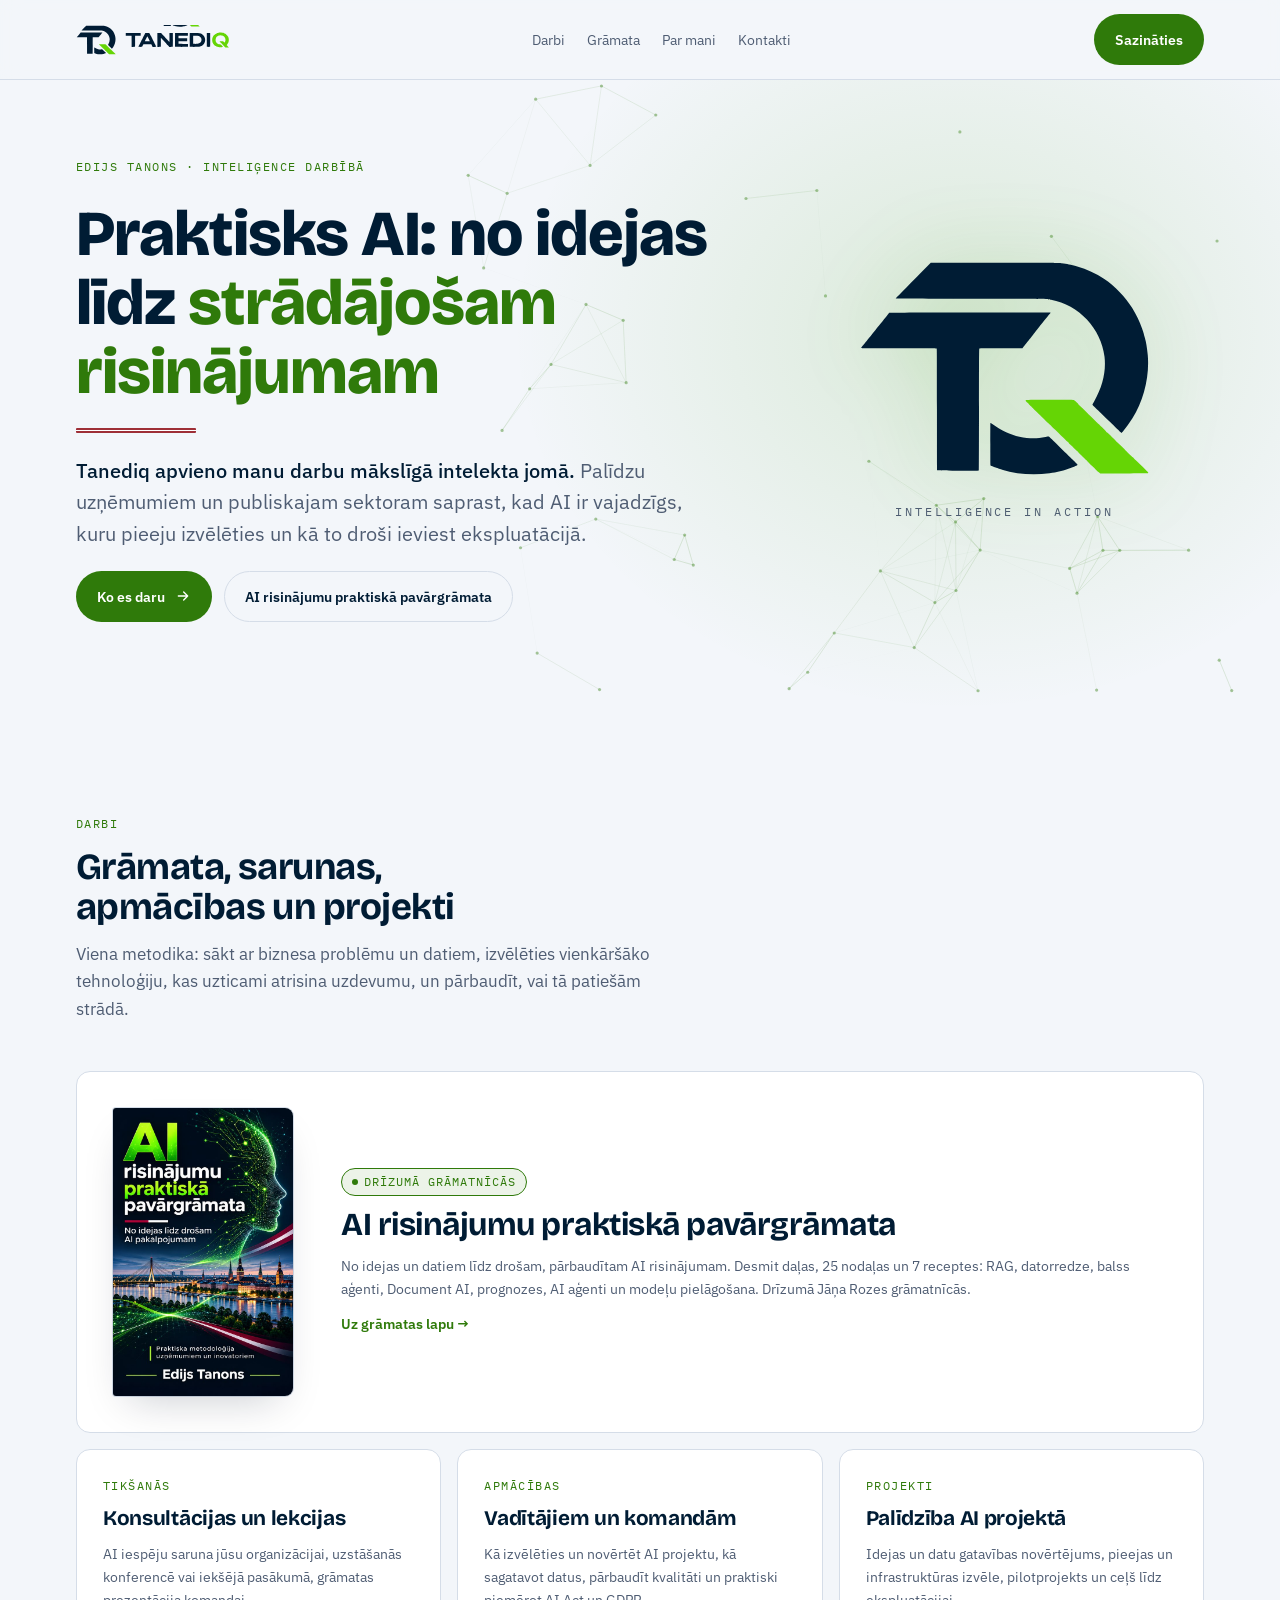
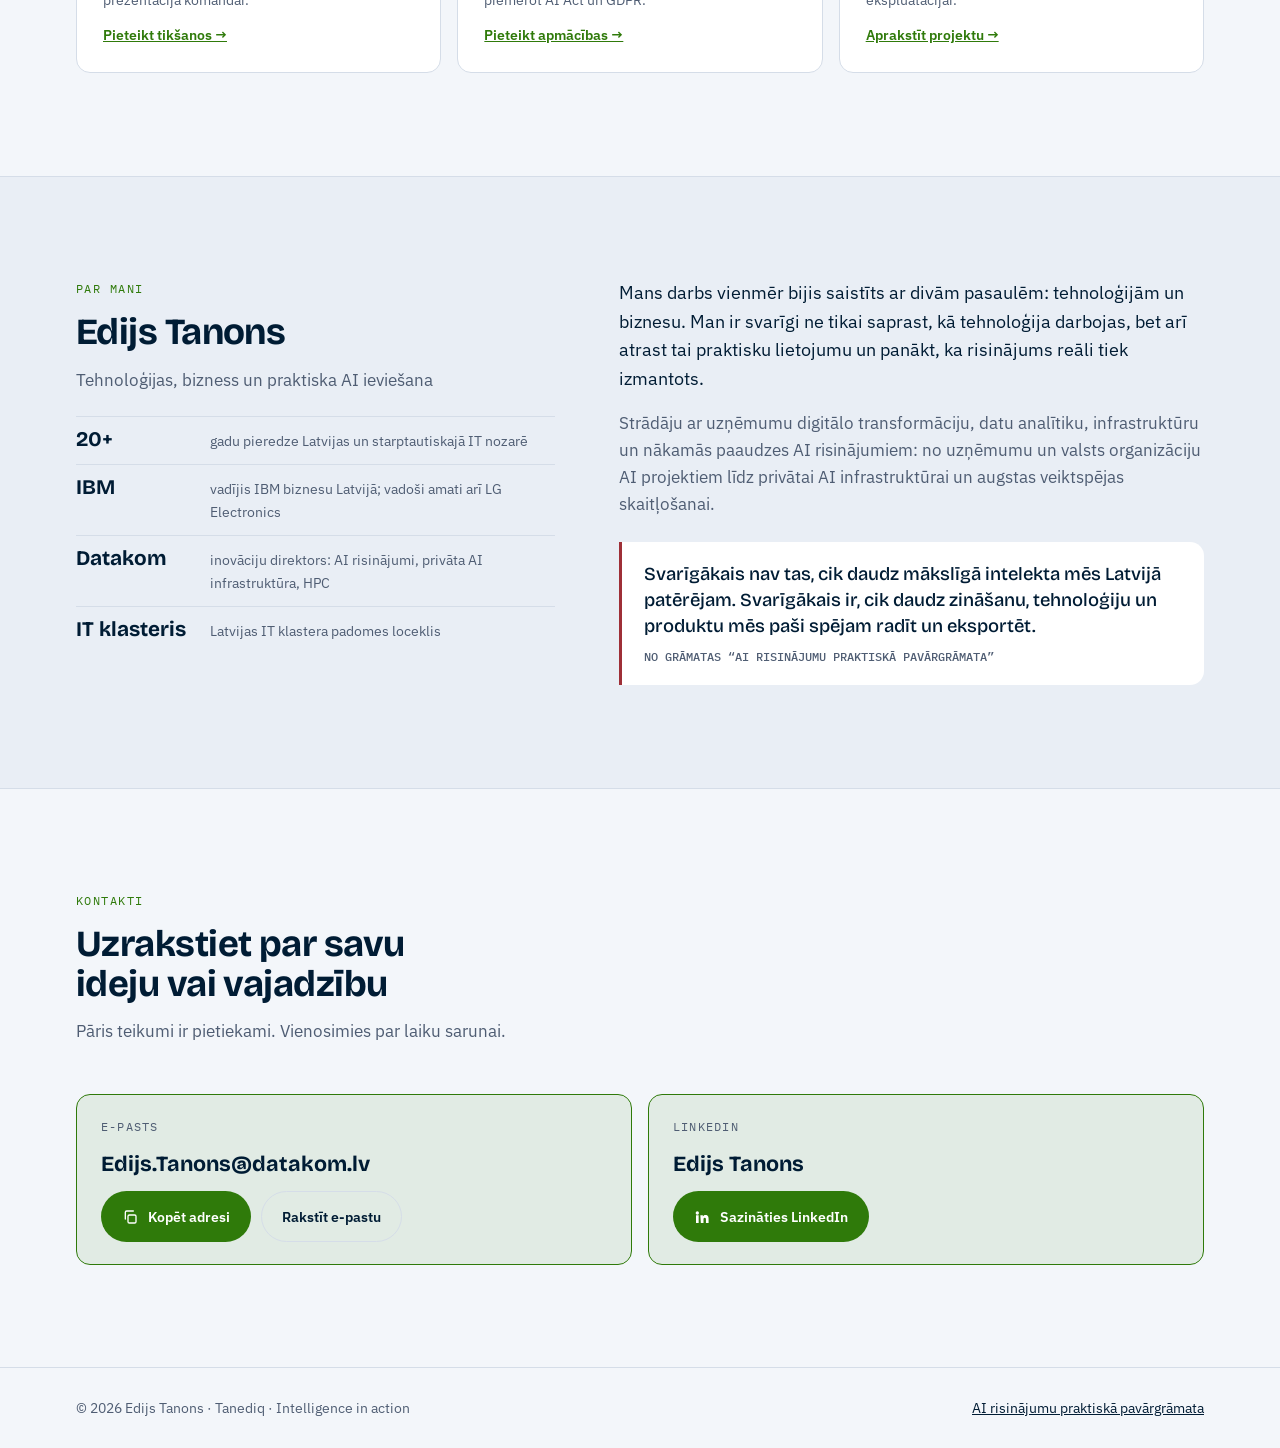
==== index.html @ 669501b0 "Sauklis "Intelligence in action" / "Inteliģence darbībā" - zem TQ zīmes sākumlapā (angliski), sākuml" ====
<!doctype html>
<html lang="lv">
<head>
<meta charset="utf-8">
<meta name="viewport" content="width=device-width, initial-scale=1, viewport-fit=cover">
<title>Tanediq · Inteliģence darbībā</title>
<meta name="description" content="Tanediq. Inteliģence darbībā: Edija Tanona darbs mākslīgā intelekta jomā. Grāmata, konsultācijas, apmācības un palīdzība AI projektiem.">
<link rel="canonical" href="https://tanediq.com/">
<meta property="og:type" content="website">
<meta property="og:title" content="Tanediq · Intelligence in action">
<meta property="og:description" content="Praktisks AI: no idejas līdz drošam, strādājošam risinājumam. Grāmata, konsultācijas, apmācības un AI projekti.">
<meta property="og:url" content="https://tanediq.com/">
<meta property="og:image" content="https://tanediq.com/assets/logo/tanediq-og.png">
<meta property="og:locale" content="lv_LV">
<link rel="preconnect" href="https://fonts.googleapis.com">
<link rel="preconnect" href="https://fonts.gstatic.com" crossorigin>
<link rel="stylesheet" href="https://fonts.googleapis.com/css2?family=Bricolage+Grotesque:opsz,wght@12..96,500;12..96,700;12..96,800&family=IBM+Plex+Sans:wght@400;500;600&family=IBM+Plex+Mono:wght@400;500&display=swap">
<link rel="stylesheet" href="assets/tanediq.css">
<link rel="icon" href="favicon.svg" type="image/svg+xml">
<link rel="icon" href="favicon.ico" sizes="any">
<link rel="apple-touch-icon" href="apple-touch-icon.png">
</head>
<body>
<header class="top">
  <div class="wrap">
    <a class="brand" href="./"><svg class="logo" viewBox="0 0 4763 929" aria-hidden="true" focusable="false"><g transform="scale(0.7938)"><g transform="translate(-1320,-756)"><g transform="translate(0.000000,3258.000000) scale(0.100000,-0.100000)" fill="currentColor"><path d="M16781 24308 c-223 -227 -617 -627 -876 -888 -468 -471 -565 -571 -565 -583 0 -4 1763 -8 3918 -10 4271 -3 3932 1 4252 -56 1460 -264 2644 -1525 2815 -2997 88 -761 -98 -1569 -540 -2339 -52 -91 -95 -174 -95 -184 0 -10 61 -75 138 -147 134 -126 260 -249 791 -769 536 -524 588 -575 598 -575 38 0 380 459 577 773 592 944 900 2205 808 3307 -21 254 -80 641 -122 800 -5 19 -25 98 -45 175 -50 197 -60 232 -85 300 -12 33 -34 96 -50 140 -137 394 -282 695 -525 1095 -332 548 -905 1142 -1461 1517 -441 297 -920 518 -1423 658 -348 97 -536 135 -821 168 -184 21 -198 21 -3535 24 l-3350 3 -404 -412z M19183 22100 c-2762 -3 -4175 -8 -4181 -15 -5 -5 -65 -80 -133 -164 -68 -85 -207 -259 -309 -385 -102 -127 -316 -393 -475 -591 -158 -198 -320 -398 -360 -445 -157 -188 -205 -250 -205 -265 0 -13 204 -15 1978 -15 1567 0 1982 -3 1995 -12 16 -12 17 -224 17 -3202 1 -2112 4 -3195 11 -3207 13 -26 2185 -30 2195 -5 3 8 6 1453 7 3211 2 2828 4 3197 17 3205 9 6 449 10 1141 10 l1127 0 55 73 c86 112 313 402 403 512 44 55 136 172 204 260 69 88 240 304 382 480 350 436 366 456 399 490 27 29 39 65 22 65 -5 1 -33 2 -63 3 -30 1 -1932 0 -4227 -3z M20320 16278 c0 -7 0 -507 -2 -1111 -1 -942 0 -1099 13 -1111 8 -7 77 -37 154 -66 192 -73 214 -81 265 -95 25 -7 110 -34 190 -60 732 -234 1656 -303 2495 -184 416 59 579 97 990 234 351 117 488 176 483 208 -2 11 -115 128 -253 261 -137 132 -472 458 -743 725 -272 267 -504 490 -515 495 -15 5 -74 -2 -177 -22 -479 -94 -859 -89 -1373 19 -458 96 -989 347 -1444 681 -53 39 -83 48 -83 26z M5845 11660 l-80 -5 0 -440 0 -440 895 -2 c819 -3 896 -4 907 -20 10 -12 13 -391 13 -1707 0 -1331 3 -1692 13 -1698 19 -12 1025 -10 1048 2 19 11 19 40 19 1703 0 1304 3 1696 12 1705 9 9 212 12 854 12 717 0 843 2 853 14 15 17 16 855 2 869 -9 9 -4396 16 -4536 7z M11839 11650 c-9 -8 -90 -159 -179 -335 -204 -401 -379 -743 -440 -860 -26 -49 -125 -243 -220 -430 -95 -187 -210 -412 -255 -500 -45 -88 -141 -275 -213 -415 -71 -140 -193 -379 -270 -530 -77 -151 -205 -403 -285 -560 -79 -157 -186 -365 -236 -463 -50 -98 -91 -184 -91 -191 0 -24 37 -26 598 -26 539 0 552 0 572 20 11 11 20 25 20 30 0 20 371 755 387 768 21 15 2403 18 2432 2 10 -5 28 -33 41 -62 12 -29 71 -149 129 -268 59 -118 131 -267 161 -330 29 -63 62 -125 73 -137 l20 -23 571 0 c354 0 577 4 586 10 17 11 -540 1134 -1180 2378 -49 94 -144 279 -211 410 -155 303 -243 470 -288 552 -20 36 -42 76 -49 90 -65 138 -440 861 -453 875 -18 18 -1199 13 -1220 -5z m891 -1566 c389 -780 492 -993 486 -1009 -5 -15 -1492 -24 -1530 -9 -9 3 -16 13 -16 21 0 14 175 368 540 1088 100 198 192 379 203 403 13 27 27 42 37 40 9 -2 120 -213 280 -534z M15568 11657 l-21 -7 5 -2146 c5 -1805 8 -2148 19 -2155 27 -17 1036 -11 1053 6 13 14 15 168 13 1396 -3 1518 -7 1430 56 1358 34 -37 363 -395 667 -723 332 -359 574 -624 794 -871 54 -60 133 -146 176 -190 42 -44 101 -107 131 -141 30 -33 180 -197 334 -364 154 -167 313 -340 354 -384 40 -45 81 -84 90 -88 27 -12 1094 -8 1109 4 18 15 18 4308 0 4309 -153 9 -1042 -2 -1049 -12 -6 -8 -7 -598 -4 -1392 7 -1563 14 -1438 -74 -1340 -25 28 -102 113 -170 190 -69 76 -154 170 -190 208 -36 39 -132 142 -212 230 -81 88 -250 272 -375 409 -126 138 -258 282 -294 321 -119 132 -394 429 -485 525 -50 52 -119 127 -155 165 -35 39 -143 153 -240 255 -97 102 -201 212 -230 245 -29 33 -83 92 -118 130 l-64 70 -550 0 c-302 0 -558 -3 -570 -8z M21065 11660 l-40 -5 -3 -2144 c-1 -1601 1 -2147 9 -2158 16 -19 3967 -19 3993 0 15 11 16 56 14 462 l-3 450 -1457 5 c-1008 3 -1460 8 -1468 16 -7 7 -9 139 -8 415 l3 404 90 7 c50 4 648 7 1330 6 682 -1 1246 1 1253 5 17 11 18 847 0 865 -9 9 -319 12 -1333 12 -1014 0 -1324 3 -1333 12 -21 21 -17 732 4 749 13 11 270 13 1443 14 784 0 1432 4 1439 8 14 10 18 862 3 871 -11 7 -3883 13 -3936 6z M25985 11662 c-246 -1 -393 -6 -399 -12 -15 -15 -19 -4279 -4 -4297 13 -17 2198 -19 2440 -3 695 47 1275 279 1707 686 645 607 812 1561 417 2389 -248 520 -753 920 -1401 1109 -33 10 -73 22 -90 28 -75 23 -275 57 -510 84 -152 18 -963 24 -2160 16z m1895 -896 c803 -18 1355 -526 1354 -1246 -1 -663 -497 -1151 -1254 -1235 -188 -21 -1317 -17 -1330 5 -12 18 -13 2449 -2 2467 12 18 601 23 1232 9z M30910 11660 l-45 -5 -3 -2144 c-1 -1576 1 -2147 9 -2157 16 -19 1018 -21 1037 -2 18 18 17 4293 0 4305 -14 9 -923 11 -998 3z"/></g><g transform="translate(0.000000,3258.000000) scale(0.100000,-0.100000)" class="logo-g"><path d="M22198 17498 c-53 -18 -13 -83 94 -155 20 -13 42 -38 48 -54 7 -16 27 -41 44 -55 33 -28 105 -98 659 -639 192 -187 358 -346 370 -355 12 -8 155 -148 318 -310 467 -465 669 -660 684 -660 7 0 25 -20 39 -44 14 -24 38 -51 53 -61 15 -10 106 -95 201 -189 95 -94 181 -175 190 -179 10 -5 26 -23 36 -40 10 -18 59 -68 108 -112 96 -86 115 -105 247 -237 47 -49 94 -90 103 -93 9 -4 20 -14 23 -24 3 -11 45 -56 93 -102 48 -46 130 -127 182 -179 52 -52 122 -121 155 -152 33 -32 80 -78 104 -103 25 -25 49 -45 54 -45 5 0 29 -16 53 -36 l44 -37 1243 -2 c683 -1 1252 1 1265 6 32 12 27 39 -16 84 -101 106 -632 617 -669 644 -23 17 -49 44 -57 60 -9 16 -30 41 -48 56 -46 37 -377 354 -408 389 -48 56 -116 122 -290 283 -96 90 -184 172 -195 184 -130 138 -437 434 -462 445 -18 8 -40 29 -49 47 -18 34 -413 425 -448 442 -12 6 -26 22 -33 35 -13 28 -412 415 -455 443 -16 10 -28 23 -28 31 0 16 -419 424 -452 440 -13 6 -30 26 -39 43 -9 18 -36 49 -60 69 -24 20 -69 62 -99 94 -40 43 -66 61 -97 69 -54 15 -2465 14 -2505 -1z M34850 11770 c-102 -4 -212 -13 -245 -19 -119 -22 -192 -39 -295 -68 -58 -17 -127 -36 -155 -44 -27 -7 -61 -21 -75 -30 -14 -10 -52 -25 -85 -35 -89 -25 -403 -194 -534 -288 -206 -146 -456 -392 -534 -525 -18 -29 -52 -83 -76 -120 -71 -106 -201 -374 -215 -445 -8 -34 -23 -94 -34 -132 -97 -323 -95 -943 3 -1174 9 -19 24 -64 34 -100 36 -122 107 -291 147 -350 17 -25 42 -65 55 -90 13 -25 41 -70 62 -100 21 -30 52 -75 69 -100 16 -25 50 -60 74 -78 24 -18 44 -39 44 -47 0 -37 420 -393 466 -395 7 0 35 -16 62 -35 248 -170 767 -333 1165 -365 259 -21 678 -6 742 27 17 8 57 17 90 19 59 5 118 16 183 36 36 11 66 56 55 84 -7 20 -76 97 -158 179 -34 33 -74 77 -89 98 -15 21 -38 43 -50 49 -13 5 -31 24 -41 41 -21 35 -264 304 -294 325 -12 9 -77 16 -183 22 -89 5 -192 16 -228 24 -312 70 -359 84 -430 126 -36 22 -76 43 -90 49 -14 5 -50 26 -80 45 -30 20 -60 36 -68 36 -17 0 -229 203 -262 251 -14 21 -48 70 -76 111 -42 61 -144 269 -144 294 0 4 -10 18 -22 31 -38 41 -63 445 -39 635 10 71 58 246 93 338 72 185 298 468 453 565 17 11 46 31 65 46 87 67 350 182 465 203 44 8 112 22 150 30 99 22 293 31 398 17 48 -6 126 -16 175 -21 98 -12 202 -35 247 -55 17 -7 59 -24 95 -36 36 -13 81 -33 100 -45 19 -12 58 -27 85 -34 28 -8 61 -24 75 -39 14 -15 48 -42 75 -60 28 -19 76 -58 107 -88 31 -29 60 -53 65 -53 5 0 23 -19 40 -42 17 -24 65 -88 107 -143 41 -55 87 -129 102 -165 15 -36 37 -83 49 -105 13 -22 26 -60 30 -85 4 -25 15 -75 25 -112 41 -151 51 -430 20 -553 -6 -22 -17 -75 -25 -118 -9 -47 -31 -114 -58 -170 -25 -51 -47 -104 -50 -118 -4 -14 -18 -38 -32 -53 -14 -15 -32 -41 -41 -59 -21 -42 -64 -87 -83 -87 -8 0 -49 35 -90 78 -42 43 -85 85 -96 93 -18 13 -46 47 -138 167 -48 64 -38 63 -590 63 -541 1 -576 -2 -577 -53 0 -10 110 -120 148 -147 18 -12 39 -36 48 -53 8 -16 77 -92 152 -168 75 -77 160 -166 187 -199 28 -34 65 -70 83 -82 18 -12 40 -33 49 -48 9 -14 40 -51 70 -81 29 -30 85 -91 124 -135 39 -44 91 -96 116 -116 24 -19 52 -49 63 -66 10 -17 35 -46 56 -65 20 -18 46 -44 58 -57 11 -13 40 -44 63 -70 22 -25 74 -84 115 -130 137 -158 420 -449 442 -455 35 -9 938 -6 980 3 51 12 63 25 45 49 -66 91 -110 145 -153 188 -105 106 -156 160 -156 167 0 5 -42 56 -94 115 -195 221 -216 247 -216 264 0 9 36 57 79 105 44 48 93 106 110 128 115 152 241 341 241 362 0 7 11 30 24 51 23 37 132 353 160 467 60 241 57 697 -5 950 -5 22 -16 67 -24 100 -18 75 -62 215 -74 229 -4 6 -20 44 -35 83 -15 40 -32 76 -37 79 -6 3 -21 29 -33 57 -23 51 -39 75 -178 269 -120 169 -319 365 -468 463 -25 16 -60 42 -78 57 -18 15 -51 38 -73 50 -22 13 -66 38 -97 55 -87 50 -218 112 -307 145 -151 58 -307 108 -336 108 -15 0 -40 5 -56 11 -30 11 -137 33 -278 55 -112 18 -459 25 -705 14z"/></g></g></g><g transform="translate(1510.7,206.4)"><g transform="translate(-546,-2052)"><g transform="translate(0.000000,3258.000000) scale(0.100000,-0.100000)" fill="currentColor"><path d="M16781 24308 c-223 -227 -617 -627 -876 -888 -468 -471 -565 -571 -565 -583 0 -4 1763 -8 3918 -10 4271 -3 3932 1 4252 -56 1460 -264 2644 -1525 2815 -2997 88 -761 -98 -1569 -540 -2339 -52 -91 -95 -174 -95 -184 0 -10 61 -75 138 -147 134 -126 260 -249 791 -769 536 -524 588 -575 598 -575 38 0 380 459 577 773 592 944 900 2205 808 3307 -21 254 -80 641 -122 800 -5 19 -25 98 -45 175 -50 197 -60 232 -85 300 -12 33 -34 96 -50 140 -137 394 -282 695 -525 1095 -332 548 -905 1142 -1461 1517 -441 297 -920 518 -1423 658 -348 97 -536 135 -821 168 -184 21 -198 21 -3535 24 l-3350 3 -404 -412z M19183 22100 c-2762 -3 -4175 -8 -4181 -15 -5 -5 -65 -80 -133 -164 -68 -85 -207 -259 -309 -385 -102 -127 -316 -393 -475 -591 -158 -198 -320 -398 -360 -445 -157 -188 -205 -250 -205 -265 0 -13 204 -15 1978 -15 1567 0 1982 -3 1995 -12 16 -12 17 -224 17 -3202 1 -2112 4 -3195 11 -3207 13 -26 2185 -30 2195 -5 3 8 6 1453 7 3211 2 2828 4 3197 17 3205 9 6 449 10 1141 10 l1127 0 55 73 c86 112 313 402 403 512 44 55 136 172 204 260 69 88 240 304 382 480 350 436 366 456 399 490 27 29 39 65 22 65 -5 1 -33 2 -63 3 -30 1 -1932 0 -4227 -3z M20320 16278 c0 -7 0 -507 -2 -1111 -1 -942 0 -1099 13 -1111 8 -7 77 -37 154 -66 192 -73 214 -81 265 -95 25 -7 110 -34 190 -60 732 -234 1656 -303 2495 -184 416 59 579 97 990 234 351 117 488 176 483 208 -2 11 -115 128 -253 261 -137 132 -472 458 -743 725 -272 267 -504 490 -515 495 -15 5 -74 -2 -177 -22 -479 -94 -859 -89 -1373 19 -458 96 -989 347 -1444 681 -53 39 -83 48 -83 26z M5845 11660 l-80 -5 0 -440 0 -440 895 -2 c819 -3 896 -4 907 -20 10 -12 13 -391 13 -1707 0 -1331 3 -1692 13 -1698 19 -12 1025 -10 1048 2 19 11 19 40 19 1703 0 1304 3 1696 12 1705 9 9 212 12 854 12 717 0 843 2 853 14 15 17 16 855 2 869 -9 9 -4396 16 -4536 7z M11839 11650 c-9 -8 -90 -159 -179 -335 -204 -401 -379 -743 -440 -860 -26 -49 -125 -243 -220 -430 -95 -187 -210 -412 -255 -500 -45 -88 -141 -275 -213 -415 -71 -140 -193 -379 -270 -530 -77 -151 -205 -403 -285 -560 -79 -157 -186 -365 -236 -463 -50 -98 -91 -184 -91 -191 0 -24 37 -26 598 -26 539 0 552 0 572 20 11 11 20 25 20 30 0 20 371 755 387 768 21 15 2403 18 2432 2 10 -5 28 -33 41 -62 12 -29 71 -149 129 -268 59 -118 131 -267 161 -330 29 -63 62 -125 73 -137 l20 -23 571 0 c354 0 577 4 586 10 17 11 -540 1134 -1180 2378 -49 94 -144 279 -211 410 -155 303 -243 470 -288 552 -20 36 -42 76 -49 90 -65 138 -440 861 -453 875 -18 18 -1199 13 -1220 -5z m891 -1566 c389 -780 492 -993 486 -1009 -5 -15 -1492 -24 -1530 -9 -9 3 -16 13 -16 21 0 14 175 368 540 1088 100 198 192 379 203 403 13 27 27 42 37 40 9 -2 120 -213 280 -534z M15568 11657 l-21 -7 5 -2146 c5 -1805 8 -2148 19 -2155 27 -17 1036 -11 1053 6 13 14 15 168 13 1396 -3 1518 -7 1430 56 1358 34 -37 363 -395 667 -723 332 -359 574 -624 794 -871 54 -60 133 -146 176 -190 42 -44 101 -107 131 -141 30 -33 180 -197 334 -364 154 -167 313 -340 354 -384 40 -45 81 -84 90 -88 27 -12 1094 -8 1109 4 18 15 18 4308 0 4309 -153 9 -1042 -2 -1049 -12 -6 -8 -7 -598 -4 -1392 7 -1563 14 -1438 -74 -1340 -25 28 -102 113 -170 190 -69 76 -154 170 -190 208 -36 39 -132 142 -212 230 -81 88 -250 272 -375 409 -126 138 -258 282 -294 321 -119 132 -394 429 -485 525 -50 52 -119 127 -155 165 -35 39 -143 153 -240 255 -97 102 -201 212 -230 245 -29 33 -83 92 -118 130 l-64 70 -550 0 c-302 0 -558 -3 -570 -8z M21065 11660 l-40 -5 -3 -2144 c-1 -1601 1 -2147 9 -2158 16 -19 3967 -19 3993 0 15 11 16 56 14 462 l-3 450 -1457 5 c-1008 3 -1460 8 -1468 16 -7 7 -9 139 -8 415 l3 404 90 7 c50 4 648 7 1330 6 682 -1 1246 1 1253 5 17 11 18 847 0 865 -9 9 -319 12 -1333 12 -1014 0 -1324 3 -1333 12 -21 21 -17 732 4 749 13 11 270 13 1443 14 784 0 1432 4 1439 8 14 10 18 862 3 871 -11 7 -3883 13 -3936 6z M25985 11662 c-246 -1 -393 -6 -399 -12 -15 -15 -19 -4279 -4 -4297 13 -17 2198 -19 2440 -3 695 47 1275 279 1707 686 645 607 812 1561 417 2389 -248 520 -753 920 -1401 1109 -33 10 -73 22 -90 28 -75 23 -275 57 -510 84 -152 18 -963 24 -2160 16z m1895 -896 c803 -18 1355 -526 1354 -1246 -1 -663 -497 -1151 -1254 -1235 -188 -21 -1317 -17 -1330 5 -12 18 -13 2449 -2 2467 12 18 601 23 1232 9z M30910 11660 l-45 -5 -3 -2144 c-1 -1576 1 -2147 9 -2157 16 -19 1018 -21 1037 -2 18 18 17 4293 0 4305 -14 9 -923 11 -998 3z"/></g><g transform="translate(0.000000,3258.000000) scale(0.100000,-0.100000)" class="logo-g"><path d="M22198 17498 c-53 -18 -13 -83 94 -155 20 -13 42 -38 48 -54 7 -16 27 -41 44 -55 33 -28 105 -98 659 -639 192 -187 358 -346 370 -355 12 -8 155 -148 318 -310 467 -465 669 -660 684 -660 7 0 25 -20 39 -44 14 -24 38 -51 53 -61 15 -10 106 -95 201 -189 95 -94 181 -175 190 -179 10 -5 26 -23 36 -40 10 -18 59 -68 108 -112 96 -86 115 -105 247 -237 47 -49 94 -90 103 -93 9 -4 20 -14 23 -24 3 -11 45 -56 93 -102 48 -46 130 -127 182 -179 52 -52 122 -121 155 -152 33 -32 80 -78 104 -103 25 -25 49 -45 54 -45 5 0 29 -16 53 -36 l44 -37 1243 -2 c683 -1 1252 1 1265 6 32 12 27 39 -16 84 -101 106 -632 617 -669 644 -23 17 -49 44 -57 60 -9 16 -30 41 -48 56 -46 37 -377 354 -408 389 -48 56 -116 122 -290 283 -96 90 -184 172 -195 184 -130 138 -437 434 -462 445 -18 8 -40 29 -49 47 -18 34 -413 425 -448 442 -12 6 -26 22 -33 35 -13 28 -412 415 -455 443 -16 10 -28 23 -28 31 0 16 -419 424 -452 440 -13 6 -30 26 -39 43 -9 18 -36 49 -60 69 -24 20 -69 62 -99 94 -40 43 -66 61 -97 69 -54 15 -2465 14 -2505 -1z M34850 11770 c-102 -4 -212 -13 -245 -19 -119 -22 -192 -39 -295 -68 -58 -17 -127 -36 -155 -44 -27 -7 -61 -21 -75 -30 -14 -10 -52 -25 -85 -35 -89 -25 -403 -194 -534 -288 -206 -146 -456 -392 -534 -525 -18 -29 -52 -83 -76 -120 -71 -106 -201 -374 -215 -445 -8 -34 -23 -94 -34 -132 -97 -323 -95 -943 3 -1174 9 -19 24 -64 34 -100 36 -122 107 -291 147 -350 17 -25 42 -65 55 -90 13 -25 41 -70 62 -100 21 -30 52 -75 69 -100 16 -25 50 -60 74 -78 24 -18 44 -39 44 -47 0 -37 420 -393 466 -395 7 0 35 -16 62 -35 248 -170 767 -333 1165 -365 259 -21 678 -6 742 27 17 8 57 17 90 19 59 5 118 16 183 36 36 11 66 56 55 84 -7 20 -76 97 -158 179 -34 33 -74 77 -89 98 -15 21 -38 43 -50 49 -13 5 -31 24 -41 41 -21 35 -264 304 -294 325 -12 9 -77 16 -183 22 -89 5 -192 16 -228 24 -312 70 -359 84 -430 126 -36 22 -76 43 -90 49 -14 5 -50 26 -80 45 -30 20 -60 36 -68 36 -17 0 -229 203 -262 251 -14 21 -48 70 -76 111 -42 61 -144 269 -144 294 0 4 -10 18 -22 31 -38 41 -63 445 -39 635 10 71 58 246 93 338 72 185 298 468 453 565 17 11 46 31 65 46 87 67 350 182 465 203 44 8 112 22 150 30 99 22 293 31 398 17 48 -6 126 -16 175 -21 98 -12 202 -35 247 -55 17 -7 59 -24 95 -36 36 -13 81 -33 100 -45 19 -12 58 -27 85 -34 28 -8 61 -24 75 -39 14 -15 48 -42 75 -60 28 -19 76 -58 107 -88 31 -29 60 -53 65 -53 5 0 23 -19 40 -42 17 -24 65 -88 107 -143 41 -55 87 -129 102 -165 15 -36 37 -83 49 -105 13 -22 26 -60 30 -85 4 -25 15 -75 25 -112 41 -151 51 -430 20 -553 -6 -22 -17 -75 -25 -118 -9 -47 -31 -114 -58 -170 -25 -51 -47 -104 -50 -118 -4 -14 -18 -38 -32 -53 -14 -15 -32 -41 -41 -59 -21 -42 -64 -87 -83 -87 -8 0 -49 35 -90 78 -42 43 -85 85 -96 93 -18 13 -46 47 -138 167 -48 64 -38 63 -590 63 -541 1 -576 -2 -577 -53 0 -10 110 -120 148 -147 18 -12 39 -36 48 -53 8 -16 77 -92 152 -168 75 -77 160 -166 187 -199 28 -34 65 -70 83 -82 18 -12 40 -33 49 -48 9 -14 40 -51 70 -81 29 -30 85 -91 124 -135 39 -44 91 -96 116 -116 24 -19 52 -49 63 -66 10 -17 35 -46 56 -65 20 -18 46 -44 58 -57 11 -13 40 -44 63 -70 22 -25 74 -84 115 -130 137 -158 420 -449 442 -455 35 -9 938 -6 980 3 51 12 63 25 45 49 -66 91 -110 145 -153 188 -105 106 -156 160 -156 167 0 5 -42 56 -94 115 -195 221 -216 247 -216 264 0 9 36 57 79 105 44 48 93 106 110 128 115 152 241 341 241 362 0 7 11 30 24 51 23 37 132 353 160 467 60 241 57 697 -5 950 -5 22 -16 67 -24 100 -18 75 -62 215 -74 229 -4 6 -20 44 -35 83 -15 40 -32 76 -37 79 -6 3 -21 29 -33 57 -23 51 -39 75 -178 269 -120 169 -319 365 -468 463 -25 16 -60 42 -78 57 -18 15 -51 38 -73 50 -22 13 -66 38 -97 55 -87 50 -218 112 -307 145 -151 58 -307 108 -336 108 -15 0 -40 5 -56 11 -30 11 -137 33 -278 55 -112 18 -459 25 -705 14z"/></g></g></g></svg><span class="sr-only">Tanediq</span></a>
    <nav class="links" aria-label="Lapas sadaļas">
      <a href="#darbi">Darbi</a>
      <a href="gramata/">Grāmata</a>
      <a href="#par-mani">Par mani</a>
      <a href="#kontakti">Kontakti</a>
    </nav>
    <a class="btn btn-primary" href="#kontakti">Sazināties</a>
  </div>
</header>

<main id="top">
  <section class="hero home-hero" aria-labelledby="hero-title">
    <canvas id="net" aria-hidden="true"></canvas>
    <div class="wrap hero-grid">
      <div class="hero-copy">
        <span class="eyebrow">Edijs Tanons · Inteliģence darbībā</span>
        <h1 id="hero-title">Praktisks AI: no idejas līdz <em>strādājošam risinājumam</em></h1>
        <span class="flag" aria-hidden="true"></span>
        <p class="lede"><strong>Tanediq apvieno manu darbu mākslīgā intelekta jomā.</strong> Palīdzu uzņēmumiem un publiskajam sektoram saprast, kad AI ir vajadzīgs, kuru pieeju izvēlēties un kā to droši ieviest ekspluatācijā.</p>
        <div class="cta-row">
          <a class="btn btn-primary" href="#darbi">Ko es daru
            <svg viewBox="0 0 24 24" fill="none" stroke="currentColor" stroke-width="2" stroke-linecap="round" stroke-linejoin="round" aria-hidden="true"><path d="M5 12h14M13 6l6 6-6 6"/></svg></a>
          <a class="btn btn-ghost" href="gramata/">AI risinājumu praktiskā pavārgrāmata</a>
        </div>
      </div>
      <div class="hero-mark"><svg class="logo-mark" viewBox="0 0 1578 1170" role="img" aria-label="Tanediq zīme"><g transform="translate(-1320,-756)"><g transform="translate(0.000000,3258.000000) scale(0.100000,-0.100000)" fill="currentColor"><path d="M16781 24308 c-223 -227 -617 -627 -876 -888 -468 -471 -565 -571 -565 -583 0 -4 1763 -8 3918 -10 4271 -3 3932 1 4252 -56 1460 -264 2644 -1525 2815 -2997 88 -761 -98 -1569 -540 -2339 -52 -91 -95 -174 -95 -184 0 -10 61 -75 138 -147 134 -126 260 -249 791 -769 536 -524 588 -575 598 -575 38 0 380 459 577 773 592 944 900 2205 808 3307 -21 254 -80 641 -122 800 -5 19 -25 98 -45 175 -50 197 -60 232 -85 300 -12 33 -34 96 -50 140 -137 394 -282 695 -525 1095 -332 548 -905 1142 -1461 1517 -441 297 -920 518 -1423 658 -348 97 -536 135 -821 168 -184 21 -198 21 -3535 24 l-3350 3 -404 -412z M19183 22100 c-2762 -3 -4175 -8 -4181 -15 -5 -5 -65 -80 -133 -164 -68 -85 -207 -259 -309 -385 -102 -127 -316 -393 -475 -591 -158 -198 -320 -398 -360 -445 -157 -188 -205 -250 -205 -265 0 -13 204 -15 1978 -15 1567 0 1982 -3 1995 -12 16 -12 17 -224 17 -3202 1 -2112 4 -3195 11 -3207 13 -26 2185 -30 2195 -5 3 8 6 1453 7 3211 2 2828 4 3197 17 3205 9 6 449 10 1141 10 l1127 0 55 73 c86 112 313 402 403 512 44 55 136 172 204 260 69 88 240 304 382 480 350 436 366 456 399 490 27 29 39 65 22 65 -5 1 -33 2 -63 3 -30 1 -1932 0 -4227 -3z M20320 16278 c0 -7 0 -507 -2 -1111 -1 -942 0 -1099 13 -1111 8 -7 77 -37 154 -66 192 -73 214 -81 265 -95 25 -7 110 -34 190 -60 732 -234 1656 -303 2495 -184 416 59 579 97 990 234 351 117 488 176 483 208 -2 11 -115 128 -253 261 -137 132 -472 458 -743 725 -272 267 -504 490 -515 495 -15 5 -74 -2 -177 -22 -479 -94 -859 -89 -1373 19 -458 96 -989 347 -1444 681 -53 39 -83 48 -83 26z M5845 11660 l-80 -5 0 -440 0 -440 895 -2 c819 -3 896 -4 907 -20 10 -12 13 -391 13 -1707 0 -1331 3 -1692 13 -1698 19 -12 1025 -10 1048 2 19 11 19 40 19 1703 0 1304 3 1696 12 1705 9 9 212 12 854 12 717 0 843 2 853 14 15 17 16 855 2 869 -9 9 -4396 16 -4536 7z M11839 11650 c-9 -8 -90 -159 -179 -335 -204 -401 -379 -743 -440 -860 -26 -49 -125 -243 -220 -430 -95 -187 -210 -412 -255 -500 -45 -88 -141 -275 -213 -415 -71 -140 -193 -379 -270 -530 -77 -151 -205 -403 -285 -560 -79 -157 -186 -365 -236 -463 -50 -98 -91 -184 -91 -191 0 -24 37 -26 598 -26 539 0 552 0 572 20 11 11 20 25 20 30 0 20 371 755 387 768 21 15 2403 18 2432 2 10 -5 28 -33 41 -62 12 -29 71 -149 129 -268 59 -118 131 -267 161 -330 29 -63 62 -125 73 -137 l20 -23 571 0 c354 0 577 4 586 10 17 11 -540 1134 -1180 2378 -49 94 -144 279 -211 410 -155 303 -243 470 -288 552 -20 36 -42 76 -49 90 -65 138 -440 861 -453 875 -18 18 -1199 13 -1220 -5z m891 -1566 c389 -780 492 -993 486 -1009 -5 -15 -1492 -24 -1530 -9 -9 3 -16 13 -16 21 0 14 175 368 540 1088 100 198 192 379 203 403 13 27 27 42 37 40 9 -2 120 -213 280 -534z M15568 11657 l-21 -7 5 -2146 c5 -1805 8 -2148 19 -2155 27 -17 1036 -11 1053 6 13 14 15 168 13 1396 -3 1518 -7 1430 56 1358 34 -37 363 -395 667 -723 332 -359 574 -624 794 -871 54 -60 133 -146 176 -190 42 -44 101 -107 131 -141 30 -33 180 -197 334 -364 154 -167 313 -340 354 -384 40 -45 81 -84 90 -88 27 -12 1094 -8 1109 4 18 15 18 4308 0 4309 -153 9 -1042 -2 -1049 -12 -6 -8 -7 -598 -4 -1392 7 -1563 14 -1438 -74 -1340 -25 28 -102 113 -170 190 -69 76 -154 170 -190 208 -36 39 -132 142 -212 230 -81 88 -250 272 -375 409 -126 138 -258 282 -294 321 -119 132 -394 429 -485 525 -50 52 -119 127 -155 165 -35 39 -143 153 -240 255 -97 102 -201 212 -230 245 -29 33 -83 92 -118 130 l-64 70 -550 0 c-302 0 -558 -3 -570 -8z M21065 11660 l-40 -5 -3 -2144 c-1 -1601 1 -2147 9 -2158 16 -19 3967 -19 3993 0 15 11 16 56 14 462 l-3 450 -1457 5 c-1008 3 -1460 8 -1468 16 -7 7 -9 139 -8 415 l3 404 90 7 c50 4 648 7 1330 6 682 -1 1246 1 1253 5 17 11 18 847 0 865 -9 9 -319 12 -1333 12 -1014 0 -1324 3 -1333 12 -21 21 -17 732 4 749 13 11 270 13 1443 14 784 0 1432 4 1439 8 14 10 18 862 3 871 -11 7 -3883 13 -3936 6z M25985 11662 c-246 -1 -393 -6 -399 -12 -15 -15 -19 -4279 -4 -4297 13 -17 2198 -19 2440 -3 695 47 1275 279 1707 686 645 607 812 1561 417 2389 -248 520 -753 920 -1401 1109 -33 10 -73 22 -90 28 -75 23 -275 57 -510 84 -152 18 -963 24 -2160 16z m1895 -896 c803 -18 1355 -526 1354 -1246 -1 -663 -497 -1151 -1254 -1235 -188 -21 -1317 -17 -1330 5 -12 18 -13 2449 -2 2467 12 18 601 23 1232 9z M30910 11660 l-45 -5 -3 -2144 c-1 -1576 1 -2147 9 -2157 16 -19 1018 -21 1037 -2 18 18 17 4293 0 4305 -14 9 -923 11 -998 3z"/></g><g transform="translate(0.000000,3258.000000) scale(0.100000,-0.100000)" class="logo-g"><path d="M22198 17498 c-53 -18 -13 -83 94 -155 20 -13 42 -38 48 -54 7 -16 27 -41 44 -55 33 -28 105 -98 659 -639 192 -187 358 -346 370 -355 12 -8 155 -148 318 -310 467 -465 669 -660 684 -660 7 0 25 -20 39 -44 14 -24 38 -51 53 -61 15 -10 106 -95 201 -189 95 -94 181 -175 190 -179 10 -5 26 -23 36 -40 10 -18 59 -68 108 -112 96 -86 115 -105 247 -237 47 -49 94 -90 103 -93 9 -4 20 -14 23 -24 3 -11 45 -56 93 -102 48 -46 130 -127 182 -179 52 -52 122 -121 155 -152 33 -32 80 -78 104 -103 25 -25 49 -45 54 -45 5 0 29 -16 53 -36 l44 -37 1243 -2 c683 -1 1252 1 1265 6 32 12 27 39 -16 84 -101 106 -632 617 -669 644 -23 17 -49 44 -57 60 -9 16 -30 41 -48 56 -46 37 -377 354 -408 389 -48 56 -116 122 -290 283 -96 90 -184 172 -195 184 -130 138 -437 434 -462 445 -18 8 -40 29 -49 47 -18 34 -413 425 -448 442 -12 6 -26 22 -33 35 -13 28 -412 415 -455 443 -16 10 -28 23 -28 31 0 16 -419 424 -452 440 -13 6 -30 26 -39 43 -9 18 -36 49 -60 69 -24 20 -69 62 -99 94 -40 43 -66 61 -97 69 -54 15 -2465 14 -2505 -1z M34850 11770 c-102 -4 -212 -13 -245 -19 -119 -22 -192 -39 -295 -68 -58 -17 -127 -36 -155 -44 -27 -7 -61 -21 -75 -30 -14 -10 -52 -25 -85 -35 -89 -25 -403 -194 -534 -288 -206 -146 -456 -392 -534 -525 -18 -29 -52 -83 -76 -120 -71 -106 -201 -374 -215 -445 -8 -34 -23 -94 -34 -132 -97 -323 -95 -943 3 -1174 9 -19 24 -64 34 -100 36 -122 107 -291 147 -350 17 -25 42 -65 55 -90 13 -25 41 -70 62 -100 21 -30 52 -75 69 -100 16 -25 50 -60 74 -78 24 -18 44 -39 44 -47 0 -37 420 -393 466 -395 7 0 35 -16 62 -35 248 -170 767 -333 1165 -365 259 -21 678 -6 742 27 17 8 57 17 90 19 59 5 118 16 183 36 36 11 66 56 55 84 -7 20 -76 97 -158 179 -34 33 -74 77 -89 98 -15 21 -38 43 -50 49 -13 5 -31 24 -41 41 -21 35 -264 304 -294 325 -12 9 -77 16 -183 22 -89 5 -192 16 -228 24 -312 70 -359 84 -430 126 -36 22 -76 43 -90 49 -14 5 -50 26 -80 45 -30 20 -60 36 -68 36 -17 0 -229 203 -262 251 -14 21 -48 70 -76 111 -42 61 -144 269 -144 294 0 4 -10 18 -22 31 -38 41 -63 445 -39 635 10 71 58 246 93 338 72 185 298 468 453 565 17 11 46 31 65 46 87 67 350 182 465 203 44 8 112 22 150 30 99 22 293 31 398 17 48 -6 126 -16 175 -21 98 -12 202 -35 247 -55 17 -7 59 -24 95 -36 36 -13 81 -33 100 -45 19 -12 58 -27 85 -34 28 -8 61 -24 75 -39 14 -15 48 -42 75 -60 28 -19 76 -58 107 -88 31 -29 60 -53 65 -53 5 0 23 -19 40 -42 17 -24 65 -88 107 -143 41 -55 87 -129 102 -165 15 -36 37 -83 49 -105 13 -22 26 -60 30 -85 4 -25 15 -75 25 -112 41 -151 51 -430 20 -553 -6 -22 -17 -75 -25 -118 -9 -47 -31 -114 -58 -170 -25 -51 -47 -104 -50 -118 -4 -14 -18 -38 -32 -53 -14 -15 -32 -41 -41 -59 -21 -42 -64 -87 -83 -87 -8 0 -49 35 -90 78 -42 43 -85 85 -96 93 -18 13 -46 47 -138 167 -48 64 -38 63 -590 63 -541 1 -576 -2 -577 -53 0 -10 110 -120 148 -147 18 -12 39 -36 48 -53 8 -16 77 -92 152 -168 75 -77 160 -166 187 -199 28 -34 65 -70 83 -82 18 -12 40 -33 49 -48 9 -14 40 -51 70 -81 29 -30 85 -91 124 -135 39 -44 91 -96 116 -116 24 -19 52 -49 63 -66 10 -17 35 -46 56 -65 20 -18 46 -44 58 -57 11 -13 40 -44 63 -70 22 -25 74 -84 115 -130 137 -158 420 -449 442 -455 35 -9 938 -6 980 3 51 12 63 25 45 49 -66 91 -110 145 -153 188 -105 106 -156 160 -156 167 0 5 -42 56 -94 115 -195 221 -216 247 -216 264 0 9 36 57 79 105 44 48 93 106 110 128 115 152 241 341 241 362 0 7 11 30 24 51 23 37 132 353 160 467 60 241 57 697 -5 950 -5 22 -16 67 -24 100 -18 75 -62 215 -74 229 -4 6 -20 44 -35 83 -15 40 -32 76 -37 79 -6 3 -21 29 -33 57 -23 51 -39 75 -178 269 -120 169 -319 365 -468 463 -25 16 -60 42 -78 57 -18 15 -51 38 -73 50 -22 13 -66 38 -97 55 -87 50 -218 112 -307 145 -151 58 -307 108 -336 108 -15 0 -40 5 -56 11 -30 11 -137 33 -278 55 -112 18 -459 25 -705 14z"/></g></g></svg><span class="tagline" lang="en">Intelligence in action</span></div>
    </div>
  </section>

  <section id="darbi" aria-labelledby="darbi-title">
    <div class="wrap">
      <div class="sec-head">
        <span class="eyebrow">Darbi</span>
        <h2 id="darbi-title">Grāmata, sarunas, apmācības un projekti</h2>
        <p>Viena metodika: sākt ar biznesa problēmu un datiem, izvēlēties vienkāršāko tehnoloģiju, kas uzticami atrisina uzdevumu, un pārbaudīt, vai tā patiešām strādā.</p>
      </div>
      <div class="works">
        <a class="work work-book" href="gramata/">
          <img src="assets/cover.jpg" alt="Grāmatas vāks: AI risinājumu praktiskā pavārgrāmata" width="620" height="991" loading="lazy">
          <div class="txt">
            <span class="chip">Drīzumā grāmatnīcās</span>
            <h3>AI risinājumu praktiskā pavārgrāmata</h3>
            <p>No idejas un datiem līdz drošam, pārbaudītam AI risinājumam. Desmit daļas, 25 nodaļas un 7 receptes: RAG, datorredze, balss aģenti, Document AI, prognozes, AI aģenti un modeļu pielāgošana. Drīzumā Jāņa Rozes grāmatnīcās.</p>
            <span class="go">Uz grāmatas lapu →</span>
          </div>
        </a>
        <article class="work">
          <span class="eyebrow">Tikšanās</span>
          <h3>Konsultācijas un lekcijas</h3>
          <p>AI iespēju saruna jūsu organizācijai, uzstāšanās konferencē vai iekšējā pasākumā, grāmatas prezentācija komandai.</p>
          <a class="go write" data-subject="Tikšanās" href="#kontakti">Pieteikt tikšanos →</a>
        </article>
        <article class="work">
          <span class="eyebrow">Apmācības</span>
          <h3>Vadītājiem un komandām</h3>
          <p>Kā izvēlēties un novērtēt AI projektu, kā sagatavot datus, pārbaudīt kvalitāti un praktiski piemērot AI Act un GDPR.</p>
          <a class="go write" data-subject="Apmācības" href="#kontakti">Pieteikt apmācības →</a>
        </article>
        <article class="work">
          <span class="eyebrow">Projekti</span>
          <h3>Palīdzība AI projektā</h3>
          <p>Idejas un datu gatavības novērtējums, pieejas un infrastruktūras izvēle, pilotprojekts un ceļš līdz ekspluatācijai.</p>
          <a class="go write" data-subject="Palīdzība AI projektā" href="#kontakti">Aprakstīt projektu →</a>
        </article>
      </div>
    </div>
  </section>

  <section id="par-mani" class="buy" aria-labelledby="par-title">
    <div class="wrap author-grid">
      <div class="author-side">
        <div class="sec-head" style="margin:0">
          <span class="eyebrow">Par mani</span>
          <h2 id="par-title">Edijs Tanons</h2>
          <p>Tehnoloģijas, bizness un praktiska AI ieviešana</p>
        </div>
        <ul class="facts">
          <li><b>20+</b><span>gadu pieredze Latvijas un starptautiskajā IT nozarē</span></li>
          <li><b>IBM</b><span>vadījis IBM biznesu Latvijā; vadoši amati arī LG Electronics</span></li>
          <li><b>Datakom</b><span>inovāciju direktors: AI risinājumi, privāta AI infrastruktūra, HPC</span></li>
          <li><b>IT klasteris</b><span>Latvijas IT klastera padomes loceklis</span></li>
        </ul>
      </div>
      <div class="bio">
        <p>Mans darbs vienmēr bijis saistīts ar divām pasaulēm: tehnoloģijām un biznesu. Man ir svarīgi ne tikai saprast, kā tehnoloģija darbojas, bet arī atrast tai praktisku lietojumu un panākt, ka risinājums reāli tiek izmantots.</p>
        <p>Strādāju ar uzņēmumu digitālo transformāciju, datu analītiku, infrastruktūru un nākamās paaudzes AI risinājumiem: no uzņēmumu un valsts organizāciju AI projektiem līdz privātai AI infrastruktūrai un augstas veiktspējas skaitļošanai.</p>
        <blockquote class="quote">Svarīgākais nav tas, cik daudz mākslīgā intelekta mēs Latvijā patērējam. Svarīgākais ir, cik daudz zināšanu, tehnoloģiju un produktu mēs paši spējam radīt un eksportēt.
          <cite>NO GRĀMATAS “AI RISINĀJUMU PRAKTISKĀ PAVĀRGRĀMATA”</cite></blockquote>
      </div>
    </div>
  </section>

  <section id="kontakti" aria-labelledby="kontakti-title">
    <div class="wrap">
      <div class="sec-head">
        <span class="eyebrow">Kontakti</span>
        <h2 id="kontakti-title">Uzrakstiet par savu ideju vai vajadzību</h2>
        <p>Pāris teikumi ir pietiekami. Vienosimies par laiku sarunai.</p>
      </div>
      <div class="contact">
        <div class="contact-card">
          <span class="label">E-pasts</span>
          <span class="value" id="email">Edijs.Tanons@datakom.lv</span>
          <div class="row">
            <button class="btn btn-primary" id="copy-email" type="button">
              <svg viewBox="0 0 24 24" fill="none" stroke="currentColor" stroke-width="2" stroke-linecap="round" stroke-linejoin="round" aria-hidden="true"><rect x="9" y="9" width="12" height="12" rx="2"/><path d="M5 15V5a2 2 0 0 1 2-2h10"/></svg>
              Kopēt adresi</button>
            <a class="btn btn-ghost" href="mailto:Edijs.Tanons@datakom.lv">Rakstīt e-pastu</a>
            <span class="copied" id="copied" role="status" aria-live="polite"></span>
          </div>
        </div>
        <div class="contact-card">
          <span class="label">LinkedIn</span>
          <span class="value">Edijs Tanons</span>
          <div class="row">
            <a class="btn btn-primary" href="https://www.linkedin.com/in/tanons" target="_blank" rel="noopener">
              <svg viewBox="0 0 24 24" fill="currentColor" aria-hidden="true"><path d="M4.98 3.5a2.5 2.5 0 1 1 0 5 2.5 2.5 0 0 1 0-5zM3 9.5h4V21H3zM9.5 9.5h3.8v1.6h.06c.53-1 1.83-2.06 3.77-2.06 4.03 0 4.77 2.65 4.77 6.1V21h-4v-5.1c0-1.22-.02-2.79-1.7-2.79-1.7 0-1.96 1.33-1.96 2.7V21h-4z"/></svg>
              Sazināties LinkedIn</a>
          </div>
        </div>
      </div>
    </div>
  </section>
</main>

<footer>
  <div class="wrap">
    <span>© 2026 Edijs Tanons · Tanediq · <span lang="en">Intelligence in action</span></span>
    <span><a href="gramata/">AI risinājumu praktiskā pavārgrāmata</a></span>
  </div>
</footer>
<script src="assets/tanediq.js"></script>
</body>
</html>
---- assets/tanediq.css ----
/* Layout: a book-launch page in the cover's world — night-blue ground, circuit-green signal,
   Latvian carmine as a thin flag rule. Hero = title + cover; then the build path, recipes,
   contents, author, cooperation. Dark-first, with a cool paper light variant. */
:root{
  --bg:#050c1b; --bg-2:#0a1528; --surface:#0e1b33; --fg:#e8eef7; --muted:#97a6bd;
  --line:#1d2c48; --accent:#65d505; --brand:#65d505; --accent-ink:#04160a; --accent-soft:rgba(101,213,5,.12);
  --carmine:#a8343c; --flag-white:#f4f4f2; --glow:rgba(101,213,5,.2); --shadow:rgba(0,0,0,.55);
  --f-display:"Bricolage Grotesque","Segoe UI",system-ui,sans-serif;
  --f-body:"IBM Plex Sans","Segoe UI",system-ui,-apple-system,sans-serif;
  --f-mono:"IBM Plex Mono",ui-monospace,"SFMono-Regular",Menlo,monospace;
  --t-xs:.78rem; --t-s:.9rem; --t-m:1.0625rem; --t-l:1.3rem; --t-xl:clamp(1.6rem,3.2vw,2.3rem); --t-hero:clamp(2.5rem,6.2vw,4.6rem);
  --r:14px; --wrap:1160px;
  color-scheme:dark;
}
@media (prefers-color-scheme: light){
  :root:not([data-theme="dark"]){
    --bg:#f3f6fa; --bg-2:#e9eef5; --surface:#ffffff; --fg:#001c34; --muted:#4f5d73;
    --line:#d5dde8; --accent:#2f7a0a; --accent-ink:#ffffff; --accent-soft:rgba(47,122,10,.09);
    --carmine:#9e2f37; --flag-white:#ffffff; --glow:rgba(70,160,20,.14); --shadow:rgba(10,20,40,.22);
    color-scheme:light;
  }
}
:root[data-theme="light"]{
  --bg:#f3f6fa; --bg-2:#e9eef5; --surface:#ffffff; --fg:#001c34; --muted:#4f5d73;
  --line:#d5dde8; --accent:#2f7a0a; --accent-ink:#ffffff; --accent-soft:rgba(47,122,10,.09);
  --carmine:#9e2f37; --flag-white:#ffffff; --glow:rgba(70,160,20,.14); --shadow:rgba(10,20,40,.22);
  color-scheme:light;
}

*{box-sizing:border-box}
html{color-scheme:dark}
:root{padding-top:env(safe-area-inset-top,0px);padding-bottom:env(safe-area-inset-bottom,0px)}
body{margin:0}
img{max-width:100%}
[hidden]{display:none!important}
html{scroll-behavior:smooth}
body{background:var(--bg);color:var(--fg);font-family:var(--f-body);font-size:var(--t-m);line-height:1.6;-webkit-font-smoothing:antialiased}
body::before{content:"";position:fixed;inset:0 0 auto;height:env(safe-area-inset-top,0px);z-index:10;background:var(--bg)}
a{color:inherit}
.wrap{max-width:var(--wrap);margin-inline:auto;padding-left:max(16px,env(safe-area-inset-left,0px));padding-right:max(16px,env(safe-area-inset-right,0px))}
h1,h2,h3{font-family:var(--f-display);line-height:1.08;text-wrap:balance;margin:0;letter-spacing:-.015em}
h2{font-size:var(--t-xl);font-weight:700}
h3{font-size:var(--t-l);font-weight:700}
p{margin:0}
.eyebrow{font-family:var(--f-mono);font-size:var(--t-xs);letter-spacing:.12em;text-transform:uppercase;color:var(--accent)}
.muted{color:var(--muted)}
section{padding-block:clamp(56px,8vw,104px)}
.sec-head{display:grid;gap:14px;max-width:62ch;margin-bottom:clamp(28px,4vw,48px)}
.sec-head p{color:var(--muted)}
:focus-visible{outline:2px solid var(--accent);outline-offset:3px;border-radius:6px}

/* flag rule — carmine / white / carmine, 2:1:2 */
.flag{display:block;width:120px;height:5px;background:linear-gradient(to bottom,var(--carmine) 0 40%,var(--flag-white) 40% 60%,var(--carmine) 60% 100%);border-radius:1px}

/* buttons */
.btn{display:inline-flex;align-items:center;gap:10px;font-family:var(--f-body);font-weight:600;font-size:var(--t-s);padding:13px 20px;border-radius:999px;text-decoration:none;border:1px solid transparent;cursor:pointer;transition:transform .15s ease,background .15s ease,border-color .15s ease}
.btn-primary{background:var(--accent);color:var(--accent-ink)}
.btn-primary:hover{transform:translateY(-1px)}
.btn-ghost{border-color:var(--line);color:var(--fg);background:transparent}
.btn-ghost:hover{border-color:var(--accent)}
.btn svg{width:16px;height:16px;flex:none}

/* header */
header.top{position:sticky;top:env(safe-area-inset-top,0px);z-index:20;background:color-mix(in srgb,var(--bg) 86%,transparent);backdrop-filter:blur(10px);-webkit-backdrop-filter:blur(10px);border-bottom:1px solid var(--line)}
header.top .wrap{display:flex;align-items:center;justify-content:space-between;gap:16px;padding-block:14px}
.brand{font-family:var(--f-display);font-weight:800;font-size:1.05rem;text-decoration:none;letter-spacing:-.01em}
.brand span{color:var(--accent)}
nav.links{display:flex;gap:22px;font-size:var(--t-s)}
nav.links a{text-decoration:none;color:var(--muted)}
nav.links a:hover{color:var(--fg)}
@media (max-width:760px){nav.links{display:none}}

/* hero */
.hero{position:relative;overflow:hidden;padding-block:clamp(40px,6vw,80px) clamp(56px,7vw,96px)}
.hero canvas{position:absolute;inset:0;width:100%;height:100%;pointer-events:none;opacity:.9}
.hero::after{content:"";position:absolute;right:-10%;top:-20%;width:70%;height:120%;background:radial-gradient(closest-side,var(--glow),transparent);pointer-events:none}
.hero-grid{position:relative;z-index:1;display:grid;grid-template-columns:minmax(0,1.15fr) minmax(0,.85fr);gap:clamp(32px,5vw,72px);align-items:center}
.hero-copy{display:grid;gap:22px;min-width:0}
.hero h1{font-size:var(--t-hero);font-weight:800}
.hero h1 .ai{color:var(--accent);display:block;font-size:1.35em;line-height:.95}
.hero .lede{font-size:clamp(1.05rem,1.6vw,1.22rem);color:var(--muted);max-width:52ch}
.hero .lede strong{color:var(--fg);font-weight:500}
.cta-row{display:flex;flex-wrap:wrap;gap:12px}
.meta{display:flex;flex-wrap:wrap;gap:8px 22px;font-family:var(--f-mono);font-size:var(--t-xs);color:var(--muted);padding-top:6px}
.meta b{color:var(--fg);font-weight:500}
.cover-wrap{justify-self:center;width:min(360px,100%);perspective:1400px}
.cover{display:block;width:100%;height:auto;aspect-ratio:620/991;border-radius:4px 10px 10px 4px;box-shadow:0 30px 60px -20px var(--shadow),0 0 0 1px var(--line),-6px 0 0 -2px rgba(0,0,0,.25) inset;transform:rotateY(-12deg) rotateX(2deg);transition:transform .6s ease;animation:rise .9s ease-out both}
.cover-wrap:hover .cover{transform:rotateY(-4deg) rotateX(1deg)}
@keyframes rise{from{transform:translateY(14px) rotateY(-18deg)}to{transform:rotateY(-12deg) rotateX(2deg)}}
@media (max-width:860px){
  .hero-grid{grid-template-columns:1fr}
  .cover-wrap{order:-1;width:min(240px,62vw)}
}

/* principle band */
.principle{background:var(--bg-2);border-block:1px solid var(--line);padding-block:clamp(36px,5vw,56px)}
.principle .wrap{display:grid;grid-template-columns:auto minmax(0,1fr);gap:24px;align-items:center}
.principle blockquote{margin:0;font-family:var(--f-display);font-weight:600;font-size:clamp(1.3rem,2.6vw,1.9rem);line-height:1.25;text-wrap:balance;max-width:40ch}
.principle cite{display:block;margin-top:10px;font-style:normal;font-family:var(--f-mono);font-size:var(--t-xs);color:var(--muted);letter-spacing:.06em}
.principle .mark{font-family:var(--f-display);font-size:5rem;line-height:.6;color:var(--accent)}
@media (max-width:560px){.principle .wrap{grid-template-columns:1fr;gap:6px}}

/* audience */
.aud{display:grid;grid-template-columns:repeat(5,minmax(0,1fr));gap:14px}
@media (max-width:1000px){.aud{grid-template-columns:repeat(auto-fit,minmax(min(100%,230px),1fr))}}
.aud div{padding:18px 20px;border:1px solid var(--line);border-radius:var(--r);background:var(--surface)}
.aud b{display:block;font-family:var(--f-display);font-size:1.08rem;margin-bottom:4px}
.aud span{color:var(--muted);font-size:var(--t-s)}

/* build path */
.path{list-style:none;margin:0;padding:0;display:grid;grid-template-columns:repeat(4,minmax(0,1fr));gap:0;counter-reset:step;border:1px solid var(--line);border-radius:var(--r);overflow:hidden;background:var(--surface)}
.path li{counter-increment:step;padding:22px 20px 24px;border-right:1px solid var(--line);border-bottom:1px solid var(--line);display:grid;gap:6px;position:relative}
.path li:nth-child(4n){border-right:0}
.path li:nth-last-child(-n+4){border-bottom:0}
.path li::before{content:counter(step,decimal-leading-zero);font-family:var(--f-mono);font-size:var(--t-xs);color:var(--accent)}
.path li b{font-family:var(--f-mono);font-weight:500;letter-spacing:.06em;font-size:.95rem}
.path li span{color:var(--muted);font-size:var(--t-s);line-height:1.45}
@media (max-width:820px){
  .path{grid-template-columns:repeat(2,minmax(0,1fr))}
  .path li:nth-child(4n){border-right:1px solid var(--line)}
  .path li:nth-child(2n){border-right:0}
  .path li:nth-last-child(-n+4){border-bottom:1px solid var(--line)}
  .path li:nth-last-child(-n+2){border-bottom:0}
}

/* recipes */
.recipes{display:grid;grid-template-columns:repeat(4,minmax(0,1fr));gap:16px}
@media (max-width:1100px){.recipes{grid-template-columns:repeat(2,minmax(0,1fr))}}
@media (max-width:620px){.recipes{grid-template-columns:1fr}}
.recipe{display:grid;grid-template-rows:auto auto 1fr auto;gap:10px;padding:22px;border:1px solid var(--line);border-radius:var(--r);background:var(--surface);transition:border-color .2s ease,transform .2s ease}
.recipe:hover{border-color:var(--accent);transform:translateY(-2px)}
.recipe .no{font-family:var(--f-mono);font-size:var(--t-xs);color:var(--accent);letter-spacing:.08em}
.recipe p{color:var(--muted);font-size:var(--t-s)}
.chain{display:flex;flex-wrap:wrap;gap:4px 6px;align-items:center;font-family:var(--f-mono);font-size:.7rem;letter-spacing:.03em;padding-top:12px;border-top:1px dashed var(--line);color:var(--fg)}
.chain i{font-style:normal;color:var(--accent)}
.recipe.more{background:transparent;border-style:dashed;align-content:center}
.recipe.more:hover{transform:none}

/* contents */
.parts{display:grid;grid-template-columns:repeat(2,minmax(0,1fr));gap:0 40px}
.part{display:grid;grid-template-columns:3.2rem minmax(0,1fr);gap:14px;padding-block:18px;border-top:1px solid var(--line)}
.part .num{font-family:var(--f-display);font-weight:800;font-size:1.5rem;color:var(--accent);line-height:1}
.part b{display:block;font-weight:600;margin-bottom:4px}
.part span{color:var(--muted);font-size:var(--t-s);line-height:1.5}
@media (max-width:760px){.parts{grid-template-columns:1fr}}

/* buy */
.buy{background:var(--bg-2);border-block:1px solid var(--line)}
.buy-grid{display:grid;grid-template-columns:minmax(0,1.2fr) minmax(0,.8fr);gap:clamp(24px,4vw,56px);align-items:center}
.buy-card{padding:28px;border-radius:var(--r);background:var(--surface);border:1px solid var(--line);display:grid;gap:14px}
.buy-card .store{font-family:var(--f-display);font-size:1.5rem;font-weight:700}
.spec{display:grid;grid-template-columns:auto 1fr;gap:6px 18px;font-size:var(--t-s);margin:0}
.spec dt{color:var(--muted);font-family:var(--f-mono);font-size:var(--t-xs);letter-spacing:.06em;text-transform:uppercase;padding-top:2px}
.spec dd{margin:0;font-variant-numeric:tabular-nums}
@media (max-width:760px){.buy-grid{grid-template-columns:1fr}}

/* author */
.author-grid{display:grid;grid-template-columns:minmax(0,.9fr) minmax(0,1.1fr);gap:clamp(28px,5vw,72px)}
.author-side{display:grid;gap:22px;align-content:start}
.monogram{width:96px;height:96px;border-radius:50%;display:grid;place-items:center;font-family:var(--f-display);font-weight:800;font-size:2rem;color:var(--accent);background:var(--accent-soft);border:1px solid var(--line)}
.facts{list-style:none;margin:0;padding:0;display:grid;gap:0}
.facts li{display:grid;grid-template-columns:7.5rem minmax(0,1fr);gap:14px;padding-block:12px;border-top:1px solid var(--line);font-size:var(--t-s)}
.facts li b{font-family:var(--f-display);font-size:1.3rem;color:var(--fg);line-height:1.1}
.facts li span{color:var(--muted)}
.bio{display:grid;gap:16px;max-width:64ch}
.bio p{color:var(--muted)}
.bio p:first-child{color:var(--fg);font-size:1.12rem}
.quote{margin:8px 0 0;padding:20px 22px;border-left:3px solid var(--carmine);background:var(--surface);border-radius:0 var(--r) var(--r) 0;font-family:var(--f-display);font-weight:500;font-size:1.15rem;line-height:1.4}
.quote cite{display:block;margin-top:8px;font-family:var(--f-mono);font-style:normal;font-size:var(--t-xs);color:var(--muted)}
@media (max-width:860px){.author-grid{grid-template-columns:1fr}}

/* cooperation */
.offers{display:grid;grid-template-columns:repeat(3,minmax(0,1fr));gap:16px;margin-bottom:28px}
.offer{display:grid;grid-template-rows:auto auto 1fr auto;gap:12px;padding:26px;border-radius:var(--r);border:1px solid var(--line);background:var(--surface)}
.offer .ico{width:40px;height:40px;border-radius:10px;display:grid;place-items:center;background:var(--accent-soft);color:var(--accent)}
.offer .ico svg{width:22px;height:22px}
.offer ul{margin:0;padding-left:1.1em;color:var(--muted);font-size:var(--t-s);display:grid;gap:4px}
.offer a.write{font-weight:600;font-size:var(--t-s);color:var(--accent);text-decoration:none}
.offer a.write:hover{text-decoration:underline}
@media (max-width:900px){.offers{grid-template-columns:1fr}}
.contact{display:grid;grid-template-columns:repeat(2,minmax(0,1fr));gap:16px}
.contact-card{display:grid;gap:10px;padding:22px 24px;border-radius:var(--r);border:1px solid var(--accent);background:var(--accent-soft);min-width:0}
.contact-card .label{font-family:var(--f-mono);font-size:var(--t-xs);letter-spacing:.1em;text-transform:uppercase;color:var(--muted)}
.contact-card .value{font-family:var(--f-display);font-weight:700;font-size:clamp(1.05rem,2.2vw,1.35rem);overflow-wrap:anywhere;user-select:all}
.contact-card .row{display:flex;flex-wrap:wrap;gap:10px}
.copied{font-size:var(--t-xs);color:var(--accent);font-family:var(--f-mono);align-self:center}
@media (max-width:700px){.contact{grid-template-columns:1fr}}

footer{border-top:1px solid var(--line);padding-block:28px;font-size:var(--t-s);color:var(--muted)}
footer .wrap{display:flex;flex-wrap:wrap;gap:10px 24px;justify-content:space-between;align-items:center}

@media (prefers-reduced-motion:reduce){
  html{scroll-behavior:auto}
  .cover{animation:none;transition:none}
  .recipe,.btn{transition:none}
}

/* ---- shared additions ---- */
.chip{display:inline-flex;align-items:center;gap:6px;width:max-content;font-family:var(--f-mono);font-size:var(--t-xs);letter-spacing:.08em;text-transform:uppercase;color:var(--accent);background:var(--accent-soft);border:1px solid var(--accent);border-radius:999px;padding:3px 10px;margin-right:8px;vertical-align:middle}
.chip::before{content:"";width:6px;height:6px;border-radius:50%;background:var(--accent)}
footer a{color:var(--fg)}

/* ---- tanediq.com home ---- */
.home-hero h1{font-size:clamp(2.2rem,5.4vw,4rem);font-weight:800;max-width:17ch}
.home-hero h1 em{font-style:normal;color:var(--accent)}
.works{display:grid;grid-template-columns:repeat(3,minmax(0,1fr));gap:16px}
.work{display:grid;grid-template-rows:auto auto 1fr auto;gap:12px;padding:26px;border-radius:var(--r);border:1px solid var(--line);background:var(--surface);text-decoration:none;color:var(--fg);transition:border-color .2s ease,transform .2s ease}
a.work:hover{border-color:var(--accent);transform:translateY(-2px)}
.work p{color:var(--muted);font-size:var(--t-s)}
.work .go{font-weight:600;font-size:var(--t-s);color:var(--accent)}
.work-book{grid-column:1/-1;grid-template-columns:minmax(0,180px) minmax(0,1fr);grid-template-rows:auto;align-items:center;gap:clamp(20px,4vw,48px);padding:clamp(22px,3vw,36px)}
.work-book img{width:100%;height:auto;border-radius:3px 8px 8px 3px;box-shadow:0 18px 40px -16px var(--shadow),0 0 0 1px var(--line)}
.work-book .txt{display:grid;gap:12px;min-width:0}
.work-book h3{font-size:clamp(1.4rem,2.6vw,2rem)}
@media (max-width:900px){.works{grid-template-columns:1fr}}
@media (max-width:560px){.work-book{grid-template-columns:1fr}.work-book img{width:150px}}

/* ---- logo ---- */
.sr-only{position:absolute;width:1px;height:1px;padding:0;margin:-1px;overflow:hidden;clip:rect(0,0,0,0);white-space:nowrap;border:0}
.brand{display:inline-flex;align-items:center;color:var(--fg)}
.brand .logo{display:block;height:30px;width:auto}
.logo-g{fill:var(--brand)}
.hero-mark{justify-self:center;width:min(300px,100%);color:var(--fg);display:grid;justify-items:center;gap:22px}
.tagline{font-family:var(--f-mono);font-size:var(--t-xs);letter-spacing:.24em;text-transform:uppercase;color:var(--muted);text-align:center;white-space:nowrap}
.hero-mark .logo-mark{display:block;width:100%;height:auto;filter:drop-shadow(0 0 40px var(--glow))}
.home-hero .hero-grid{grid-template-columns:minmax(0,1.25fr) minmax(0,.75fr)}
@media (max-width:860px){.home-hero .hero-grid{grid-template-columns:1fr}.hero-mark{order:-1;width:120px;justify-self:start;justify-items:start;gap:10px}.tagline{font-size:.62rem;letter-spacing:.16em}}
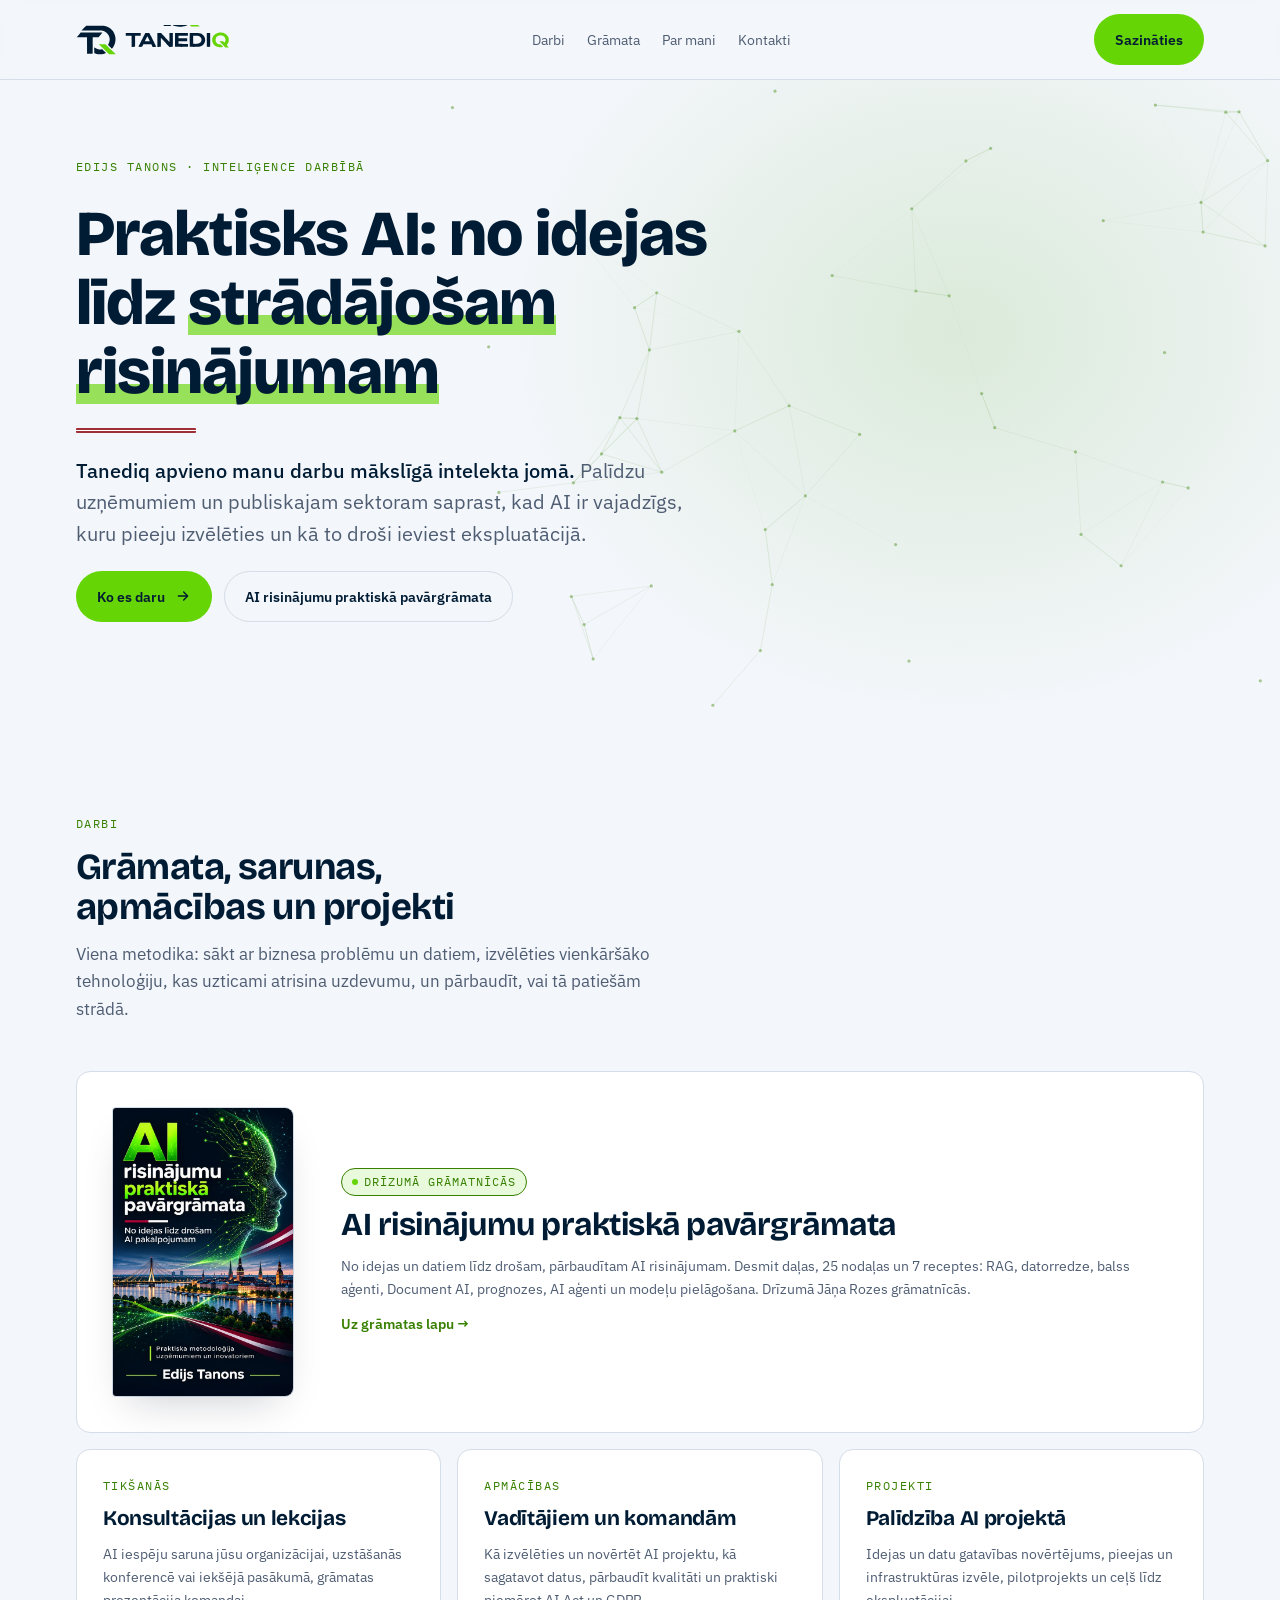
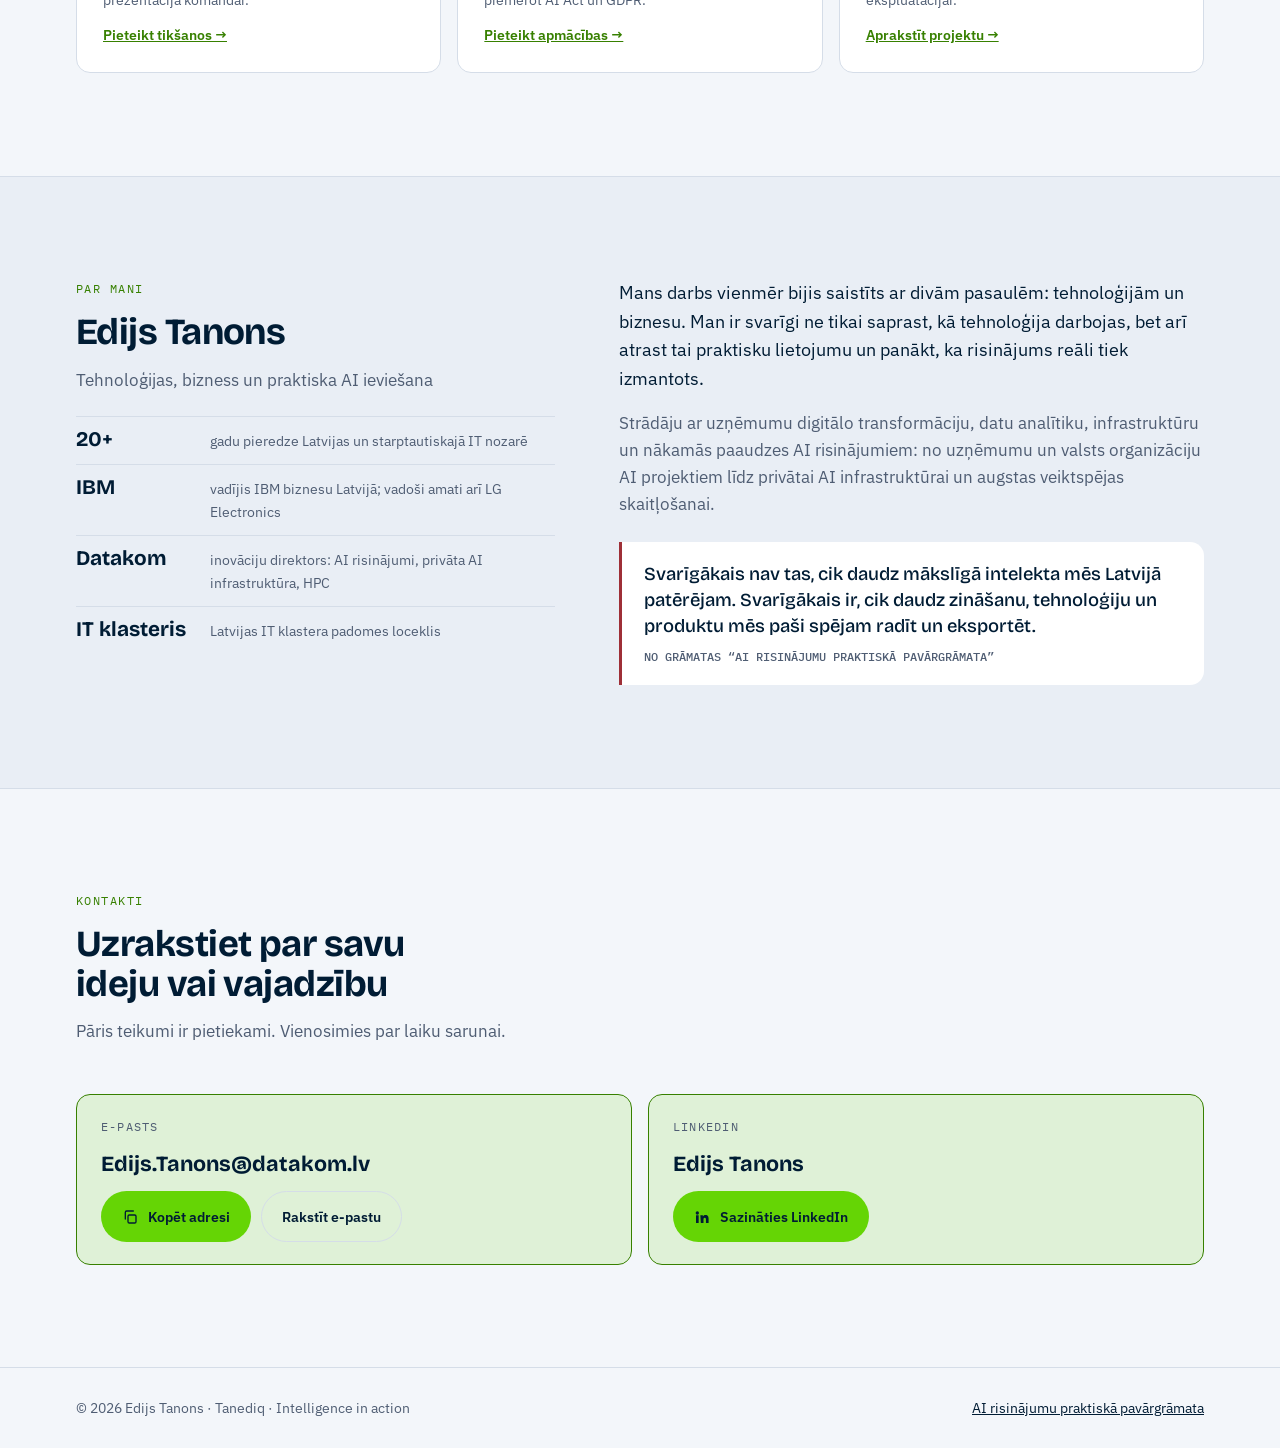
==== commit 4af17d44: "Noņemta lielā logotipa zīme; zīmola zaļā arī gaišajā režīmā - sākumlapas augšdaļā vairs nav lielās T" ====
--- a/index.html
+++ b/index.html
@@ -15,7 +15,7 @@
 <link rel="preconnect" href="https://fonts.googleapis.com">
 <link rel="preconnect" href="https://fonts.gstatic.com" crossorigin>
 <link rel="stylesheet" href="https://fonts.googleapis.com/css2?family=Bricolage+Grotesque:opsz,wght@12..96,500;12..96,700;12..96,800&family=IBM+Plex+Sans:wght@400;500;600&family=IBM+Plex+Mono:wght@400;500&display=swap">
-<link rel="stylesheet" href="assets/tanediq.css">
+<link rel="stylesheet" href="assets/tanediq.css?v=4">
 <link rel="icon" href="favicon.svg" type="image/svg+xml">
 <link rel="icon" href="favicon.ico" sizes="any">
 <link rel="apple-touch-icon" href="apple-touch-icon.png">
@@ -49,7 +49,6 @@
           <a class="btn btn-ghost" href="gramata/">AI risinājumu praktiskā pavārgrāmata</a>
         </div>
       </div>
-      <div class="hero-mark"><svg class="logo-mark" viewBox="0 0 1578 1170" role="img" aria-label="Tanediq zīme"><g transform="translate(-1320,-756)"><g transform="translate(0.000000,3258.000000) scale(0.100000,-0.100000)" fill="currentColor"><path d="M16781 24308 c-223 -227 -617 -627 -876 -888 -468 -471 -565 -571 -565 -583 0 -4 1763 -8 3918 -10 4271 -3 3932 1 4252 -56 1460 -264 2644 -1525 2815 -2997 88 -761 -98 -1569 -540 -2339 -52 -91 -95 -174 -95 -184 0 -10 61 -75 138 -147 134 -126 260 -249 791 -769 536 -524 588 -575 598 -575 38 0 380 459 577 773 592 944 900 2205 808 3307 -21 254 -80 641 -122 800 -5 19 -25 98 -45 175 -50 197 -60 232 -85 300 -12 33 -34 96 -50 140 -137 394 -282 695 -525 1095 -332 548 -905 1142 -1461 1517 -441 297 -920 518 -1423 658 -348 97 -536 135 -821 168 -184 21 -198 21 -3535 24 l-3350 3 -404 -412z M19183 22100 c-2762 -3 -4175 -8 -4181 -15 -5 -5 -65 -80 -133 -164 -68 -85 -207 -259 -309 -385 -102 -127 -316 -393 -475 -591 -158 -198 -320 -398 -360 -445 -157 -188 -205 -250 -205 -265 0 -13 204 -15 1978 -15 1567 0 1982 -3 1995 -12 16 -12 17 -224 17 -3202 1 -2112 4 -3195 11 -3207 13 -26 2185 -30 2195 -5 3 8 6 1453 7 3211 2 2828 4 3197 17 3205 9 6 449 10 1141 10 l1127 0 55 73 c86 112 313 402 403 512 44 55 136 172 204 260 69 88 240 304 382 480 350 436 366 456 399 490 27 29 39 65 22 65 -5 1 -33 2 -63 3 -30 1 -1932 0 -4227 -3z M20320 16278 c0 -7 0 -507 -2 -1111 -1 -942 0 -1099 13 -1111 8 -7 77 -37 154 -66 192 -73 214 -81 265 -95 25 -7 110 -34 190 -60 732 -234 1656 -303 2495 -184 416 59 579 97 990 234 351 117 488 176 483 208 -2 11 -115 128 -253 261 -137 132 -472 458 -743 725 -272 267 -504 490 -515 495 -15 5 -74 -2 -177 -22 -479 -94 -859 -89 -1373 19 -458 96 -989 347 -1444 681 -53 39 -83 48 -83 26z M5845 11660 l-80 -5 0 -440 0 -440 895 -2 c819 -3 896 -4 907 -20 10 -12 13 -391 13 -1707 0 -1331 3 -1692 13 -1698 19 -12 1025 -10 1048 2 19 11 19 40 19 1703 0 1304 3 1696 12 1705 9 9 212 12 854 12 717 0 843 2 853 14 15 17 16 855 2 869 -9 9 -4396 16 -4536 7z M11839 11650 c-9 -8 -90 -159 -179 -335 -204 -401 -379 -743 -440 -860 -26 -49 -125 -243 -220 -430 -95 -187 -210 -412 -255 -500 -45 -88 -141 -275 -213 -415 -71 -140 -193 -379 -270 -530 -77 -151 -205 -403 -285 -560 -79 -157 -186 -365 -236 -463 -50 -98 -91 -184 -91 -191 0 -24 37 -26 598 -26 539 0 552 0 572 20 11 11 20 25 20 30 0 20 371 755 387 768 21 15 2403 18 2432 2 10 -5 28 -33 41 -62 12 -29 71 -149 129 -268 59 -118 131 -267 161 -330 29 -63 62 -125 73 -137 l20 -23 571 0 c354 0 577 4 586 10 17 11 -540 1134 -1180 2378 -49 94 -144 279 -211 410 -155 303 -243 470 -288 552 -20 36 -42 76 -49 90 -65 138 -440 861 -453 875 -18 18 -1199 13 -1220 -5z m891 -1566 c389 -780 492 -993 486 -1009 -5 -15 -1492 -24 -1530 -9 -9 3 -16 13 -16 21 0 14 175 368 540 1088 100 198 192 379 203 403 13 27 27 42 37 40 9 -2 120 -213 280 -534z M15568 11657 l-21 -7 5 -2146 c5 -1805 8 -2148 19 -2155 27 -17 1036 -11 1053 6 13 14 15 168 13 1396 -3 1518 -7 1430 56 1358 34 -37 363 -395 667 -723 332 -359 574 -624 794 -871 54 -60 133 -146 176 -190 42 -44 101 -107 131 -141 30 -33 180 -197 334 -364 154 -167 313 -340 354 -384 40 -45 81 -84 90 -88 27 -12 1094 -8 1109 4 18 15 18 4308 0 4309 -153 9 -1042 -2 -1049 -12 -6 -8 -7 -598 -4 -1392 7 -1563 14 -1438 -74 -1340 -25 28 -102 113 -170 190 -69 76 -154 170 -190 208 -36 39 -132 142 -212 230 -81 88 -250 272 -375 409 -126 138 -258 282 -294 321 -119 132 -394 429 -485 525 -50 52 -119 127 -155 165 -35 39 -143 153 -240 255 -97 102 -201 212 -230 245 -29 33 -83 92 -118 130 l-64 70 -550 0 c-302 0 -558 -3 -570 -8z M21065 11660 l-40 -5 -3 -2144 c-1 -1601 1 -2147 9 -2158 16 -19 3967 -19 3993 0 15 11 16 56 14 462 l-3 450 -1457 5 c-1008 3 -1460 8 -1468 16 -7 7 -9 139 -8 415 l3 404 90 7 c50 4 648 7 1330 6 682 -1 1246 1 1253 5 17 11 18 847 0 865 -9 9 -319 12 -1333 12 -1014 0 -1324 3 -1333 12 -21 21 -17 732 4 749 13 11 270 13 1443 14 784 0 1432 4 1439 8 14 10 18 862 3 871 -11 7 -3883 13 -3936 6z M25985 11662 c-246 -1 -393 -6 -399 -12 -15 -15 -19 -4279 -4 -4297 13 -17 2198 -19 2440 -3 695 47 1275 279 1707 686 645 607 812 1561 417 2389 -248 520 -753 920 -1401 1109 -33 10 -73 22 -90 28 -75 23 -275 57 -510 84 -152 18 -963 24 -2160 16z m1895 -896 c803 -18 1355 -526 1354 -1246 -1 -663 -497 -1151 -1254 -1235 -188 -21 -1317 -17 -1330 5 -12 18 -13 2449 -2 2467 12 18 601 23 1232 9z M30910 11660 l-45 -5 -3 -2144 c-1 -1576 1 -2147 9 -2157 16 -19 1018 -21 1037 -2 18 18 17 4293 0 4305 -14 9 -923 11 -998 3z"/></g><g transform="translate(0.000000,3258.000000) scale(0.100000,-0.100000)" class="logo-g"><path d="M22198 17498 c-53 -18 -13 -83 94 -155 20 -13 42 -38 48 -54 7 -16 27 -41 44 -55 33 -28 105 -98 659 -639 192 -187 358 -346 370 -355 12 -8 155 -148 318 -310 467 -465 669 -660 684 -660 7 0 25 -20 39 -44 14 -24 38 -51 53 -61 15 -10 106 -95 201 -189 95 -94 181 -175 190 -179 10 -5 26 -23 36 -40 10 -18 59 -68 108 -112 96 -86 115 -105 247 -237 47 -49 94 -90 103 -93 9 -4 20 -14 23 -24 3 -11 45 -56 93 -102 48 -46 130 -127 182 -179 52 -52 122 -121 155 -152 33 -32 80 -78 104 -103 25 -25 49 -45 54 -45 5 0 29 -16 53 -36 l44 -37 1243 -2 c683 -1 1252 1 1265 6 32 12 27 39 -16 84 -101 106 -632 617 -669 644 -23 17 -49 44 -57 60 -9 16 -30 41 -48 56 -46 37 -377 354 -408 389 -48 56 -116 122 -290 283 -96 90 -184 172 -195 184 -130 138 -437 434 -462 445 -18 8 -40 29 -49 47 -18 34 -413 425 -448 442 -12 6 -26 22 -33 35 -13 28 -412 415 -455 443 -16 10 -28 23 -28 31 0 16 -419 424 -452 440 -13 6 -30 26 -39 43 -9 18 -36 49 -60 69 -24 20 -69 62 -99 94 -40 43 -66 61 -97 69 -54 15 -2465 14 -2505 -1z M34850 11770 c-102 -4 -212 -13 -245 -19 -119 -22 -192 -39 -295 -68 -58 -17 -127 -36 -155 -44 -27 -7 -61 -21 -75 -30 -14 -10 -52 -25 -85 -35 -89 -25 -403 -194 -534 -288 -206 -146 -456 -392 -534 -525 -18 -29 -52 -83 -76 -120 -71 -106 -201 -374 -215 -445 -8 -34 -23 -94 -34 -132 -97 -323 -95 -943 3 -1174 9 -19 24 -64 34 -100 36 -122 107 -291 147 -350 17 -25 42 -65 55 -90 13 -25 41 -70 62 -100 21 -30 52 -75 69 -100 16 -25 50 -60 74 -78 24 -18 44 -39 44 -47 0 -37 420 -393 466 -395 7 0 35 -16 62 -35 248 -170 767 -333 1165 -365 259 -21 678 -6 742 27 17 8 57 17 90 19 59 5 118 16 183 36 36 11 66 56 55 84 -7 20 -76 97 -158 179 -34 33 -74 77 -89 98 -15 21 -38 43 -50 49 -13 5 -31 24 -41 41 -21 35 -264 304 -294 325 -12 9 -77 16 -183 22 -89 5 -192 16 -228 24 -312 70 -359 84 -430 126 -36 22 -76 43 -90 49 -14 5 -50 26 -80 45 -30 20 -60 36 -68 36 -17 0 -229 203 -262 251 -14 21 -48 70 -76 111 -42 61 -144 269 -144 294 0 4 -10 18 -22 31 -38 41 -63 445 -39 635 10 71 58 246 93 338 72 185 298 468 453 565 17 11 46 31 65 46 87 67 350 182 465 203 44 8 112 22 150 30 99 22 293 31 398 17 48 -6 126 -16 175 -21 98 -12 202 -35 247 -55 17 -7 59 -24 95 -36 36 -13 81 -33 100 -45 19 -12 58 -27 85 -34 28 -8 61 -24 75 -39 14 -15 48 -42 75 -60 28 -19 76 -58 107 -88 31 -29 60 -53 65 -53 5 0 23 -19 40 -42 17 -24 65 -88 107 -143 41 -55 87 -129 102 -165 15 -36 37 -83 49 -105 13 -22 26 -60 30 -85 4 -25 15 -75 25 -112 41 -151 51 -430 20 -553 -6 -22 -17 -75 -25 -118 -9 -47 -31 -114 -58 -170 -25 -51 -47 -104 -50 -118 -4 -14 -18 -38 -32 -53 -14 -15 -32 -41 -41 -59 -21 -42 -64 -87 -83 -87 -8 0 -49 35 -90 78 -42 43 -85 85 -96 93 -18 13 -46 47 -138 167 -48 64 -38 63 -590 63 -541 1 -576 -2 -577 -53 0 -10 110 -120 148 -147 18 -12 39 -36 48 -53 8 -16 77 -92 152 -168 75 -77 160 -166 187 -199 28 -34 65 -70 83 -82 18 -12 40 -33 49 -48 9 -14 40 -51 70 -81 29 -30 85 -91 124 -135 39 -44 91 -96 116 -116 24 -19 52 -49 63 -66 10 -17 35 -46 56 -65 20 -18 46 -44 58 -57 11 -13 40 -44 63 -70 22 -25 74 -84 115 -130 137 -158 420 -449 442 -455 35 -9 938 -6 980 3 51 12 63 25 45 49 -66 91 -110 145 -153 188 -105 106 -156 160 -156 167 0 5 -42 56 -94 115 -195 221 -216 247 -216 264 0 9 36 57 79 105 44 48 93 106 110 128 115 152 241 341 241 362 0 7 11 30 24 51 23 37 132 353 160 467 60 241 57 697 -5 950 -5 22 -16 67 -24 100 -18 75 -62 215 -74 229 -4 6 -20 44 -35 83 -15 40 -32 76 -37 79 -6 3 -21 29 -33 57 -23 51 -39 75 -178 269 -120 169 -319 365 -468 463 -25 16 -60 42 -78 57 -18 15 -51 38 -73 50 -22 13 -66 38 -97 55 -87 50 -218 112 -307 145 -151 58 -307 108 -336 108 -15 0 -40 5 -56 11 -30 11 -137 33 -278 55 -112 18 -459 25 -705 14z"/></g></g></svg><span class="tagline" lang="en">Intelligence in action</span></div>
     </div>
   </section>
 
@@ -155,6 +154,6 @@
     <span><a href="gramata/">AI risinājumu praktiskā pavārgrāmata</a></span>
   </div>
 </footer>
-<script src="assets/tanediq.js"></script>
+<script src="assets/tanediq.js?v=4"></script>
 </body>
 </html>
--- a/assets/tanediq.css
+++ b/assets/tanediq.css
@@ -4,6 +4,7 @@
 :root{
   --bg:#050c1b; --bg-2:#0a1528; --surface:#0e1b33; --fg:#e8eef7; --muted:#97a6bd;
   --line:#1d2c48; --accent:#65d505; --brand:#65d505; --accent-ink:#04160a; --accent-soft:rgba(101,213,5,.12);
+  --fill:#65d505; --fill-ink:#001c34; --em-fg:#65d505; --em-mark:transparent;
   --carmine:#a8343c; --flag-white:#f4f4f2; --glow:rgba(101,213,5,.2); --shadow:rgba(0,0,0,.55);
   --f-display:"Bricolage Grotesque","Segoe UI",system-ui,sans-serif;
   --f-body:"IBM Plex Sans","Segoe UI",system-ui,-apple-system,sans-serif;
@@ -15,14 +16,14 @@
 @media (prefers-color-scheme: light){
   :root:not([data-theme="dark"]){
     --bg:#f3f6fa; --bg-2:#e9eef5; --surface:#ffffff; --fg:#001c34; --muted:#4f5d73;
-    --line:#d5dde8; --accent:#2f7a0a; --accent-ink:#ffffff; --accent-soft:rgba(47,122,10,.09);
+    --line:#d5dde8; --accent:#378000; --accent-ink:#001c34; --accent-soft:rgba(101,213,5,.14); --em-fg:#001c34; --em-mark:rgba(101,213,5,.65);
     --carmine:#9e2f37; --flag-white:#ffffff; --glow:rgba(70,160,20,.14); --shadow:rgba(10,20,40,.22);
     color-scheme:light;
   }
 }
 :root[data-theme="light"]{
   --bg:#f3f6fa; --bg-2:#e9eef5; --surface:#ffffff; --fg:#001c34; --muted:#4f5d73;
-  --line:#d5dde8; --accent:#2f7a0a; --accent-ink:#ffffff; --accent-soft:rgba(47,122,10,.09);
+  --line:#d5dde8; --accent:#378000; --accent-ink:#001c34; --accent-soft:rgba(101,213,5,.14); --em-fg:#001c34; --em-mark:rgba(101,213,5,.65);
   --carmine:#9e2f37; --flag-white:#ffffff; --glow:rgba(70,160,20,.14); --shadow:rgba(10,20,40,.22);
   color-scheme:light;
 }
@@ -54,7 +55,7 @@
 
 /* buttons */
 .btn{display:inline-flex;align-items:center;gap:10px;font-family:var(--f-body);font-weight:600;font-size:var(--t-s);padding:13px 20px;border-radius:999px;text-decoration:none;border:1px solid transparent;cursor:pointer;transition:transform .15s ease,background .15s ease,border-color .15s ease}
-.btn-primary{background:var(--accent);color:var(--accent-ink)}
+.btn-primary{background:var(--fill);color:var(--fill-ink)}
 .btn-primary:hover{transform:translateY(-1px)}
 .btn-ghost{border-color:var(--line);color:var(--fg);background:transparent}
 .btn-ghost:hover{border-color:var(--accent)}
@@ -77,7 +78,7 @@
 .hero-grid{position:relative;z-index:1;display:grid;grid-template-columns:minmax(0,1.15fr) minmax(0,.85fr);gap:clamp(32px,5vw,72px);align-items:center}
 .hero-copy{display:grid;gap:22px;min-width:0}
 .hero h1{font-size:var(--t-hero);font-weight:800}
-.hero h1 .ai{color:var(--accent);display:block;font-size:1.35em;line-height:.95}
+.hero h1 .ai{color:var(--em-fg);display:block;width:max-content;font-size:1.35em;line-height:.95;background:linear-gradient(transparent 68%,var(--em-mark) 68%,var(--em-mark) 90%,transparent 90%)}
 .hero .lede{font-size:clamp(1.05rem,1.6vw,1.22rem);color:var(--muted);max-width:52ch}
 .hero .lede strong{color:var(--fg);font-weight:500}
 .cta-row{display:flex;flex-wrap:wrap;gap:12px}
@@ -197,12 +198,12 @@
 
 /* ---- shared additions ---- */
 .chip{display:inline-flex;align-items:center;gap:6px;width:max-content;font-family:var(--f-mono);font-size:var(--t-xs);letter-spacing:.08em;text-transform:uppercase;color:var(--accent);background:var(--accent-soft);border:1px solid var(--accent);border-radius:999px;padding:3px 10px;margin-right:8px;vertical-align:middle}
-.chip::before{content:"";width:6px;height:6px;border-radius:50%;background:var(--accent)}
+.chip::before{content:"";width:6px;height:6px;border-radius:50%;background:var(--brand)}
 footer a{color:var(--fg)}
 
 /* ---- tanediq.com home ---- */
 .home-hero h1{font-size:clamp(2.2rem,5.4vw,4rem);font-weight:800;max-width:17ch}
-.home-hero h1 em{font-style:normal;color:var(--accent)}
+.home-hero h1 em{font-style:normal;color:var(--em-fg);background:linear-gradient(transparent 66%,var(--em-mark) 66%,var(--em-mark) 92%,transparent 92%);-webkit-box-decoration-break:clone;box-decoration-break:clone}
 .works{display:grid;grid-template-columns:repeat(3,minmax(0,1fr));gap:16px}
 .work{display:grid;grid-template-rows:auto auto 1fr auto;gap:12px;padding:26px;border-radius:var(--r);border:1px solid var(--line);background:var(--surface);text-decoration:none;color:var(--fg);transition:border-color .2s ease,transform .2s ease}
 a.work:hover{border-color:var(--accent);transform:translateY(-2px)}
@@ -220,8 +221,4 @@
 .brand{display:inline-flex;align-items:center;color:var(--fg)}
 .brand .logo{display:block;height:30px;width:auto}
 .logo-g{fill:var(--brand)}
-.hero-mark{justify-self:center;width:min(300px,100%);color:var(--fg);display:grid;justify-items:center;gap:22px}
-.tagline{font-family:var(--f-mono);font-size:var(--t-xs);letter-spacing:.24em;text-transform:uppercase;color:var(--muted);text-align:center;white-space:nowrap}
-.hero-mark .logo-mark{display:block;width:100%;height:auto;filter:drop-shadow(0 0 40px var(--glow))}
-.home-hero .hero-grid{grid-template-columns:minmax(0,1.25fr) minmax(0,.75fr)}
-@media (max-width:860px){.home-hero .hero-grid{grid-template-columns:1fr}.hero-mark{order:-1;width:120px;justify-self:start;justify-items:start;gap:10px}.tagline{font-size:.62rem;letter-spacing:.16em}}
+.home-hero .hero-grid{grid-template-columns:minmax(0,1fr)}
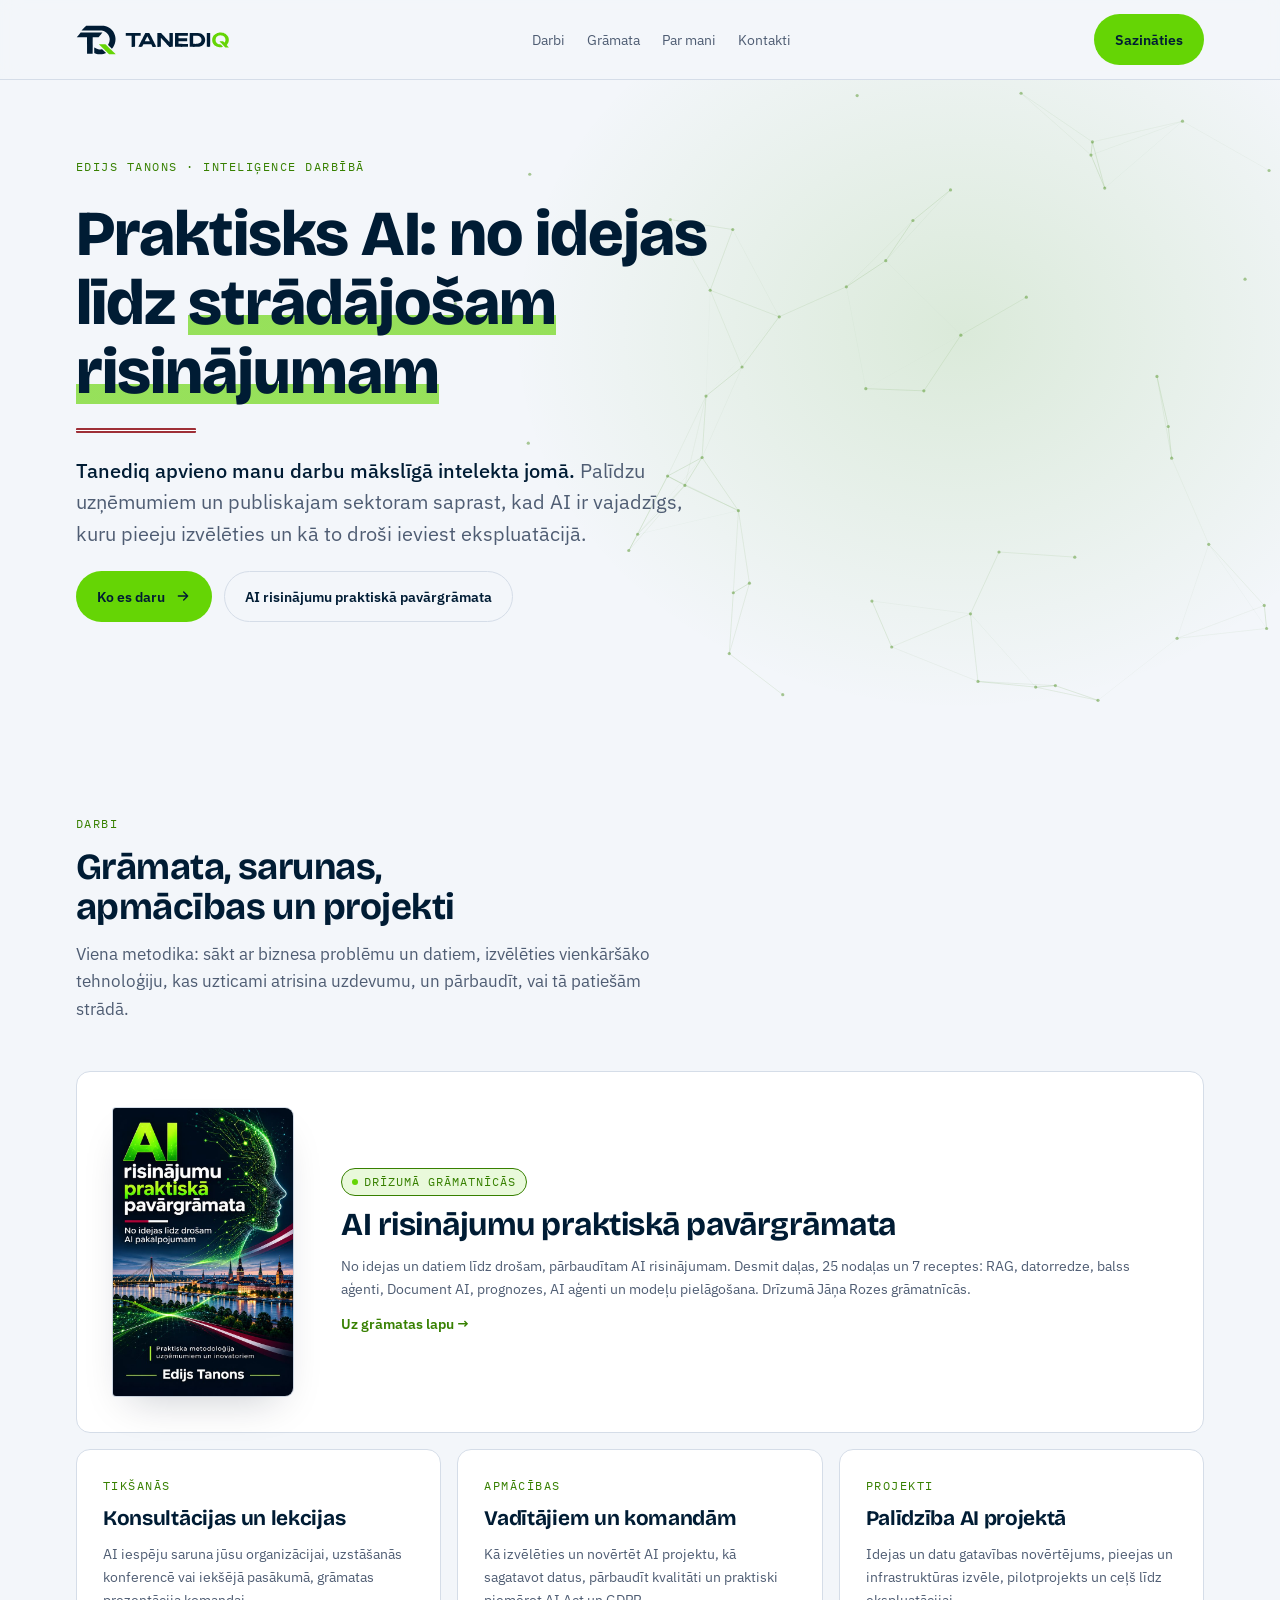
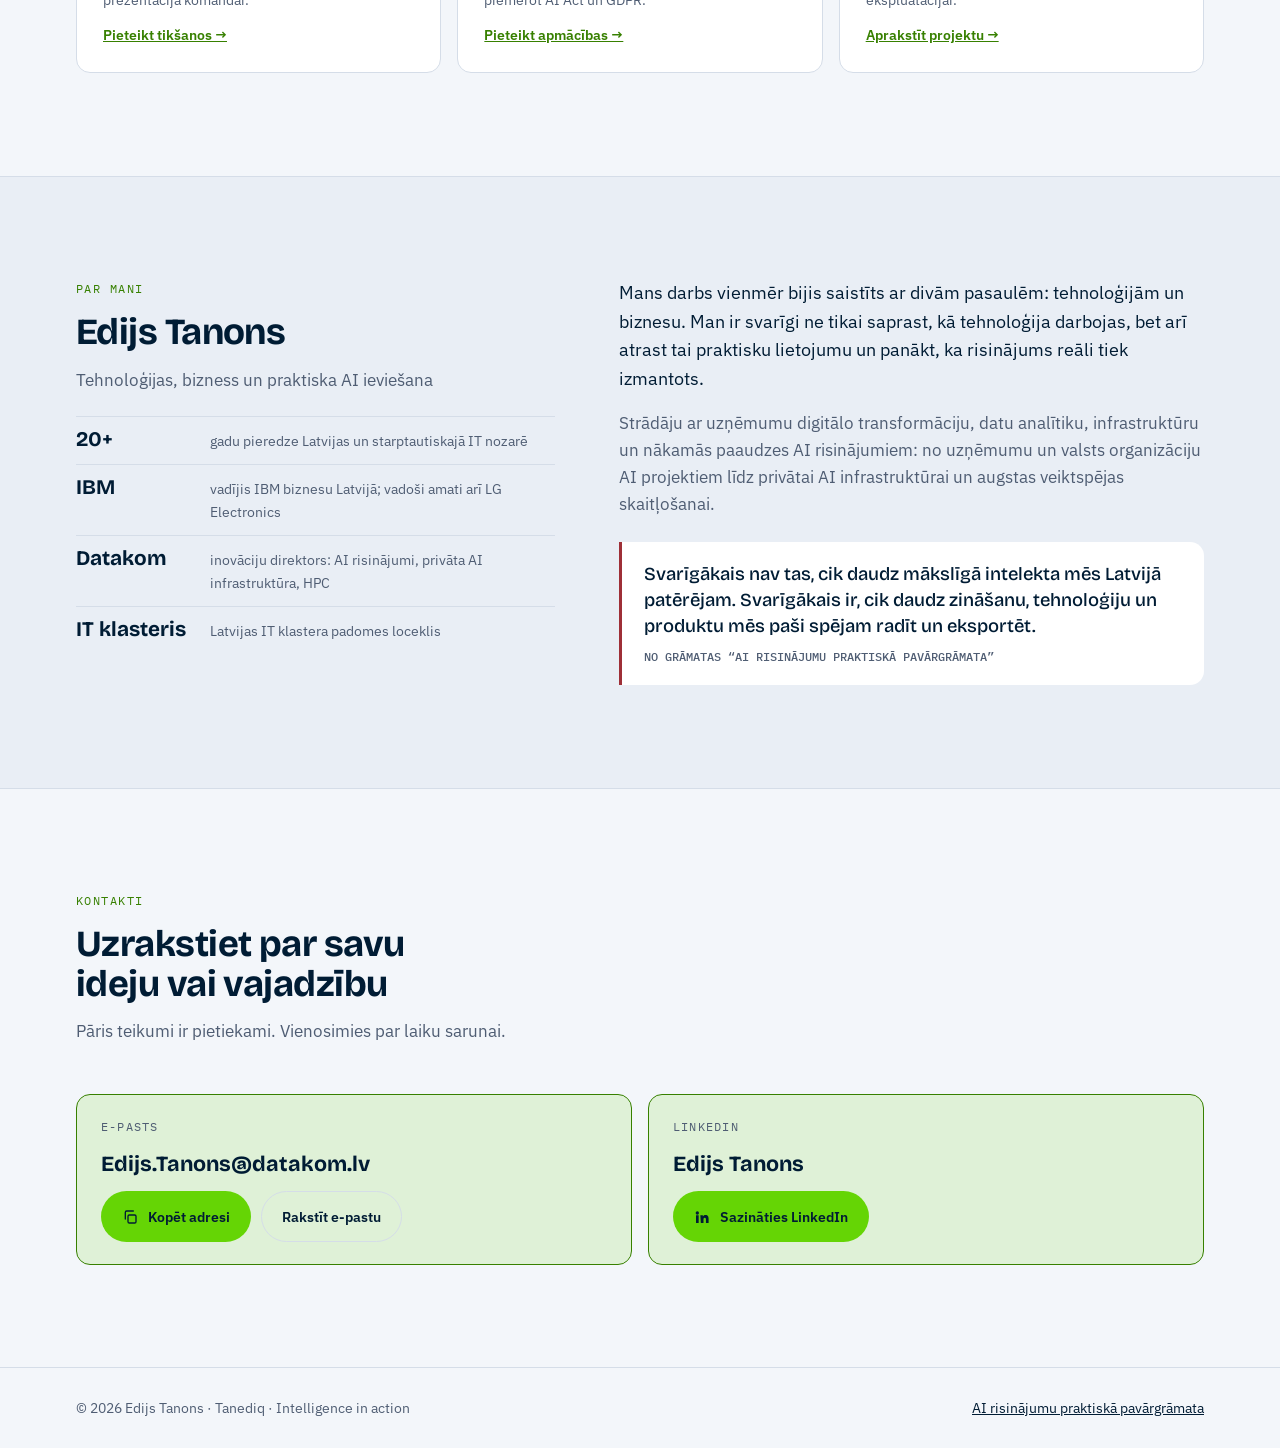
==== commit 36e5e4a9: "Logotipa labojums: horizontālajā versijā vairs nav lieku fragmentu virs NED Horizontālajā logotipā (" ====
--- a/index.html
+++ b/index.html
@@ -15,7 +15,7 @@
 <link rel="preconnect" href="https://fonts.googleapis.com">
 <link rel="preconnect" href="https://fonts.gstatic.com" crossorigin>
 <link rel="stylesheet" href="https://fonts.googleapis.com/css2?family=Bricolage+Grotesque:opsz,wght@12..96,500;12..96,700;12..96,800&family=IBM+Plex+Sans:wght@400;500;600&family=IBM+Plex+Mono:wght@400;500&display=swap">
-<link rel="stylesheet" href="assets/tanediq.css?v=4">
+<link rel="stylesheet" href="assets/tanediq.css?v=5">
 <link rel="icon" href="favicon.svg" type="image/svg+xml">
 <link rel="icon" href="favicon.ico" sizes="any">
 <link rel="apple-touch-icon" href="apple-touch-icon.png">
@@ -23,7 +23,7 @@
 <body>
 <header class="top">
   <div class="wrap">
-    <a class="brand" href="./"><svg class="logo" viewBox="0 0 4763 929" aria-hidden="true" focusable="false"><g transform="scale(0.7938)"><g transform="translate(-1320,-756)"><g transform="translate(0.000000,3258.000000) scale(0.100000,-0.100000)" fill="currentColor"><path d="M16781 24308 c-223 -227 -617 -627 -876 -888 -468 -471 -565 -571 -565 -583 0 -4 1763 -8 3918 -10 4271 -3 3932 1 4252 -56 1460 -264 2644 -1525 2815 -2997 88 -761 -98 -1569 -540 -2339 -52 -91 -95 -174 -95 -184 0 -10 61 -75 138 -147 134 -126 260 -249 791 -769 536 -524 588 -575 598 -575 38 0 380 459 577 773 592 944 900 2205 808 3307 -21 254 -80 641 -122 800 -5 19 -25 98 -45 175 -50 197 -60 232 -85 300 -12 33 -34 96 -50 140 -137 394 -282 695 -525 1095 -332 548 -905 1142 -1461 1517 -441 297 -920 518 -1423 658 -348 97 -536 135 -821 168 -184 21 -198 21 -3535 24 l-3350 3 -404 -412z M19183 22100 c-2762 -3 -4175 -8 -4181 -15 -5 -5 -65 -80 -133 -164 -68 -85 -207 -259 -309 -385 -102 -127 -316 -393 -475 -591 -158 -198 -320 -398 -360 -445 -157 -188 -205 -250 -205 -265 0 -13 204 -15 1978 -15 1567 0 1982 -3 1995 -12 16 -12 17 -224 17 -3202 1 -2112 4 -3195 11 -3207 13 -26 2185 -30 2195 -5 3 8 6 1453 7 3211 2 2828 4 3197 17 3205 9 6 449 10 1141 10 l1127 0 55 73 c86 112 313 402 403 512 44 55 136 172 204 260 69 88 240 304 382 480 350 436 366 456 399 490 27 29 39 65 22 65 -5 1 -33 2 -63 3 -30 1 -1932 0 -4227 -3z M20320 16278 c0 -7 0 -507 -2 -1111 -1 -942 0 -1099 13 -1111 8 -7 77 -37 154 -66 192 -73 214 -81 265 -95 25 -7 110 -34 190 -60 732 -234 1656 -303 2495 -184 416 59 579 97 990 234 351 117 488 176 483 208 -2 11 -115 128 -253 261 -137 132 -472 458 -743 725 -272 267 -504 490 -515 495 -15 5 -74 -2 -177 -22 -479 -94 -859 -89 -1373 19 -458 96 -989 347 -1444 681 -53 39 -83 48 -83 26z M5845 11660 l-80 -5 0 -440 0 -440 895 -2 c819 -3 896 -4 907 -20 10 -12 13 -391 13 -1707 0 -1331 3 -1692 13 -1698 19 -12 1025 -10 1048 2 19 11 19 40 19 1703 0 1304 3 1696 12 1705 9 9 212 12 854 12 717 0 843 2 853 14 15 17 16 855 2 869 -9 9 -4396 16 -4536 7z M11839 11650 c-9 -8 -90 -159 -179 -335 -204 -401 -379 -743 -440 -860 -26 -49 -125 -243 -220 -430 -95 -187 -210 -412 -255 -500 -45 -88 -141 -275 -213 -415 -71 -140 -193 -379 -270 -530 -77 -151 -205 -403 -285 -560 -79 -157 -186 -365 -236 -463 -50 -98 -91 -184 -91 -191 0 -24 37 -26 598 -26 539 0 552 0 572 20 11 11 20 25 20 30 0 20 371 755 387 768 21 15 2403 18 2432 2 10 -5 28 -33 41 -62 12 -29 71 -149 129 -268 59 -118 131 -267 161 -330 29 -63 62 -125 73 -137 l20 -23 571 0 c354 0 577 4 586 10 17 11 -540 1134 -1180 2378 -49 94 -144 279 -211 410 -155 303 -243 470 -288 552 -20 36 -42 76 -49 90 -65 138 -440 861 -453 875 -18 18 -1199 13 -1220 -5z m891 -1566 c389 -780 492 -993 486 -1009 -5 -15 -1492 -24 -1530 -9 -9 3 -16 13 -16 21 0 14 175 368 540 1088 100 198 192 379 203 403 13 27 27 42 37 40 9 -2 120 -213 280 -534z M15568 11657 l-21 -7 5 -2146 c5 -1805 8 -2148 19 -2155 27 -17 1036 -11 1053 6 13 14 15 168 13 1396 -3 1518 -7 1430 56 1358 34 -37 363 -395 667 -723 332 -359 574 -624 794 -871 54 -60 133 -146 176 -190 42 -44 101 -107 131 -141 30 -33 180 -197 334 -364 154 -167 313 -340 354 -384 40 -45 81 -84 90 -88 27 -12 1094 -8 1109 4 18 15 18 4308 0 4309 -153 9 -1042 -2 -1049 -12 -6 -8 -7 -598 -4 -1392 7 -1563 14 -1438 -74 -1340 -25 28 -102 113 -170 190 -69 76 -154 170 -190 208 -36 39 -132 142 -212 230 -81 88 -250 272 -375 409 -126 138 -258 282 -294 321 -119 132 -394 429 -485 525 -50 52 -119 127 -155 165 -35 39 -143 153 -240 255 -97 102 -201 212 -230 245 -29 33 -83 92 -118 130 l-64 70 -550 0 c-302 0 -558 -3 -570 -8z M21065 11660 l-40 -5 -3 -2144 c-1 -1601 1 -2147 9 -2158 16 -19 3967 -19 3993 0 15 11 16 56 14 462 l-3 450 -1457 5 c-1008 3 -1460 8 -1468 16 -7 7 -9 139 -8 415 l3 404 90 7 c50 4 648 7 1330 6 682 -1 1246 1 1253 5 17 11 18 847 0 865 -9 9 -319 12 -1333 12 -1014 0 -1324 3 -1333 12 -21 21 -17 732 4 749 13 11 270 13 1443 14 784 0 1432 4 1439 8 14 10 18 862 3 871 -11 7 -3883 13 -3936 6z M25985 11662 c-246 -1 -393 -6 -399 -12 -15 -15 -19 -4279 -4 -4297 13 -17 2198 -19 2440 -3 695 47 1275 279 1707 686 645 607 812 1561 417 2389 -248 520 -753 920 -1401 1109 -33 10 -73 22 -90 28 -75 23 -275 57 -510 84 -152 18 -963 24 -2160 16z m1895 -896 c803 -18 1355 -526 1354 -1246 -1 -663 -497 -1151 -1254 -1235 -188 -21 -1317 -17 -1330 5 -12 18 -13 2449 -2 2467 12 18 601 23 1232 9z M30910 11660 l-45 -5 -3 -2144 c-1 -1576 1 -2147 9 -2157 16 -19 1018 -21 1037 -2 18 18 17 4293 0 4305 -14 9 -923 11 -998 3z"/></g><g transform="translate(0.000000,3258.000000) scale(0.100000,-0.100000)" class="logo-g"><path d="M22198 17498 c-53 -18 -13 -83 94 -155 20 -13 42 -38 48 -54 7 -16 27 -41 44 -55 33 -28 105 -98 659 -639 192 -187 358 -346 370 -355 12 -8 155 -148 318 -310 467 -465 669 -660 684 -660 7 0 25 -20 39 -44 14 -24 38 -51 53 -61 15 -10 106 -95 201 -189 95 -94 181 -175 190 -179 10 -5 26 -23 36 -40 10 -18 59 -68 108 -112 96 -86 115 -105 247 -237 47 -49 94 -90 103 -93 9 -4 20 -14 23 -24 3 -11 45 -56 93 -102 48 -46 130 -127 182 -179 52 -52 122 -121 155 -152 33 -32 80 -78 104 -103 25 -25 49 -45 54 -45 5 0 29 -16 53 -36 l44 -37 1243 -2 c683 -1 1252 1 1265 6 32 12 27 39 -16 84 -101 106 -632 617 -669 644 -23 17 -49 44 -57 60 -9 16 -30 41 -48 56 -46 37 -377 354 -408 389 -48 56 -116 122 -290 283 -96 90 -184 172 -195 184 -130 138 -437 434 -462 445 -18 8 -40 29 -49 47 -18 34 -413 425 -448 442 -12 6 -26 22 -33 35 -13 28 -412 415 -455 443 -16 10 -28 23 -28 31 0 16 -419 424 -452 440 -13 6 -30 26 -39 43 -9 18 -36 49 -60 69 -24 20 -69 62 -99 94 -40 43 -66 61 -97 69 -54 15 -2465 14 -2505 -1z M34850 11770 c-102 -4 -212 -13 -245 -19 -119 -22 -192 -39 -295 -68 -58 -17 -127 -36 -155 -44 -27 -7 -61 -21 -75 -30 -14 -10 -52 -25 -85 -35 -89 -25 -403 -194 -534 -288 -206 -146 -456 -392 -534 -525 -18 -29 -52 -83 -76 -120 -71 -106 -201 -374 -215 -445 -8 -34 -23 -94 -34 -132 -97 -323 -95 -943 3 -1174 9 -19 24 -64 34 -100 36 -122 107 -291 147 -350 17 -25 42 -65 55 -90 13 -25 41 -70 62 -100 21 -30 52 -75 69 -100 16 -25 50 -60 74 -78 24 -18 44 -39 44 -47 0 -37 420 -393 466 -395 7 0 35 -16 62 -35 248 -170 767 -333 1165 -365 259 -21 678 -6 742 27 17 8 57 17 90 19 59 5 118 16 183 36 36 11 66 56 55 84 -7 20 -76 97 -158 179 -34 33 -74 77 -89 98 -15 21 -38 43 -50 49 -13 5 -31 24 -41 41 -21 35 -264 304 -294 325 -12 9 -77 16 -183 22 -89 5 -192 16 -228 24 -312 70 -359 84 -430 126 -36 22 -76 43 -90 49 -14 5 -50 26 -80 45 -30 20 -60 36 -68 36 -17 0 -229 203 -262 251 -14 21 -48 70 -76 111 -42 61 -144 269 -144 294 0 4 -10 18 -22 31 -38 41 -63 445 -39 635 10 71 58 246 93 338 72 185 298 468 453 565 17 11 46 31 65 46 87 67 350 182 465 203 44 8 112 22 150 30 99 22 293 31 398 17 48 -6 126 -16 175 -21 98 -12 202 -35 247 -55 17 -7 59 -24 95 -36 36 -13 81 -33 100 -45 19 -12 58 -27 85 -34 28 -8 61 -24 75 -39 14 -15 48 -42 75 -60 28 -19 76 -58 107 -88 31 -29 60 -53 65 -53 5 0 23 -19 40 -42 17 -24 65 -88 107 -143 41 -55 87 -129 102 -165 15 -36 37 -83 49 -105 13 -22 26 -60 30 -85 4 -25 15 -75 25 -112 41 -151 51 -430 20 -553 -6 -22 -17 -75 -25 -118 -9 -47 -31 -114 -58 -170 -25 -51 -47 -104 -50 -118 -4 -14 -18 -38 -32 -53 -14 -15 -32 -41 -41 -59 -21 -42 -64 -87 -83 -87 -8 0 -49 35 -90 78 -42 43 -85 85 -96 93 -18 13 -46 47 -138 167 -48 64 -38 63 -590 63 -541 1 -576 -2 -577 -53 0 -10 110 -120 148 -147 18 -12 39 -36 48 -53 8 -16 77 -92 152 -168 75 -77 160 -166 187 -199 28 -34 65 -70 83 -82 18 -12 40 -33 49 -48 9 -14 40 -51 70 -81 29 -30 85 -91 124 -135 39 -44 91 -96 116 -116 24 -19 52 -49 63 -66 10 -17 35 -46 56 -65 20 -18 46 -44 58 -57 11 -13 40 -44 63 -70 22 -25 74 -84 115 -130 137 -158 420 -449 442 -455 35 -9 938 -6 980 3 51 12 63 25 45 49 -66 91 -110 145 -153 188 -105 106 -156 160 -156 167 0 5 -42 56 -94 115 -195 221 -216 247 -216 264 0 9 36 57 79 105 44 48 93 106 110 128 115 152 241 341 241 362 0 7 11 30 24 51 23 37 132 353 160 467 60 241 57 697 -5 950 -5 22 -16 67 -24 100 -18 75 -62 215 -74 229 -4 6 -20 44 -35 83 -15 40 -32 76 -37 79 -6 3 -21 29 -33 57 -23 51 -39 75 -178 269 -120 169 -319 365 -468 463 -25 16 -60 42 -78 57 -18 15 -51 38 -73 50 -22 13 -66 38 -97 55 -87 50 -218 112 -307 145 -151 58 -307 108 -336 108 -15 0 -40 5 -56 11 -30 11 -137 33 -278 55 -112 18 -459 25 -705 14z"/></g></g></g><g transform="translate(1510.7,206.4)"><g transform="translate(-546,-2052)"><g transform="translate(0.000000,3258.000000) scale(0.100000,-0.100000)" fill="currentColor"><path d="M16781 24308 c-223 -227 -617 -627 -876 -888 -468 -471 -565 -571 -565 -583 0 -4 1763 -8 3918 -10 4271 -3 3932 1 4252 -56 1460 -264 2644 -1525 2815 -2997 88 -761 -98 -1569 -540 -2339 -52 -91 -95 -174 -95 -184 0 -10 61 -75 138 -147 134 -126 260 -249 791 -769 536 -524 588 -575 598 -575 38 0 380 459 577 773 592 944 900 2205 808 3307 -21 254 -80 641 -122 800 -5 19 -25 98 -45 175 -50 197 -60 232 -85 300 -12 33 -34 96 -50 140 -137 394 -282 695 -525 1095 -332 548 -905 1142 -1461 1517 -441 297 -920 518 -1423 658 -348 97 -536 135 -821 168 -184 21 -198 21 -3535 24 l-3350 3 -404 -412z M19183 22100 c-2762 -3 -4175 -8 -4181 -15 -5 -5 -65 -80 -133 -164 -68 -85 -207 -259 -309 -385 -102 -127 -316 -393 -475 -591 -158 -198 -320 -398 -360 -445 -157 -188 -205 -250 -205 -265 0 -13 204 -15 1978 -15 1567 0 1982 -3 1995 -12 16 -12 17 -224 17 -3202 1 -2112 4 -3195 11 -3207 13 -26 2185 -30 2195 -5 3 8 6 1453 7 3211 2 2828 4 3197 17 3205 9 6 449 10 1141 10 l1127 0 55 73 c86 112 313 402 403 512 44 55 136 172 204 260 69 88 240 304 382 480 350 436 366 456 399 490 27 29 39 65 22 65 -5 1 -33 2 -63 3 -30 1 -1932 0 -4227 -3z M20320 16278 c0 -7 0 -507 -2 -1111 -1 -942 0 -1099 13 -1111 8 -7 77 -37 154 -66 192 -73 214 -81 265 -95 25 -7 110 -34 190 -60 732 -234 1656 -303 2495 -184 416 59 579 97 990 234 351 117 488 176 483 208 -2 11 -115 128 -253 261 -137 132 -472 458 -743 725 -272 267 -504 490 -515 495 -15 5 -74 -2 -177 -22 -479 -94 -859 -89 -1373 19 -458 96 -989 347 -1444 681 -53 39 -83 48 -83 26z M5845 11660 l-80 -5 0 -440 0 -440 895 -2 c819 -3 896 -4 907 -20 10 -12 13 -391 13 -1707 0 -1331 3 -1692 13 -1698 19 -12 1025 -10 1048 2 19 11 19 40 19 1703 0 1304 3 1696 12 1705 9 9 212 12 854 12 717 0 843 2 853 14 15 17 16 855 2 869 -9 9 -4396 16 -4536 7z M11839 11650 c-9 -8 -90 -159 -179 -335 -204 -401 -379 -743 -440 -860 -26 -49 -125 -243 -220 -430 -95 -187 -210 -412 -255 -500 -45 -88 -141 -275 -213 -415 -71 -140 -193 -379 -270 -530 -77 -151 -205 -403 -285 -560 -79 -157 -186 -365 -236 -463 -50 -98 -91 -184 -91 -191 0 -24 37 -26 598 -26 539 0 552 0 572 20 11 11 20 25 20 30 0 20 371 755 387 768 21 15 2403 18 2432 2 10 -5 28 -33 41 -62 12 -29 71 -149 129 -268 59 -118 131 -267 161 -330 29 -63 62 -125 73 -137 l20 -23 571 0 c354 0 577 4 586 10 17 11 -540 1134 -1180 2378 -49 94 -144 279 -211 410 -155 303 -243 470 -288 552 -20 36 -42 76 -49 90 -65 138 -440 861 -453 875 -18 18 -1199 13 -1220 -5z m891 -1566 c389 -780 492 -993 486 -1009 -5 -15 -1492 -24 -1530 -9 -9 3 -16 13 -16 21 0 14 175 368 540 1088 100 198 192 379 203 403 13 27 27 42 37 40 9 -2 120 -213 280 -534z M15568 11657 l-21 -7 5 -2146 c5 -1805 8 -2148 19 -2155 27 -17 1036 -11 1053 6 13 14 15 168 13 1396 -3 1518 -7 1430 56 1358 34 -37 363 -395 667 -723 332 -359 574 -624 794 -871 54 -60 133 -146 176 -190 42 -44 101 -107 131 -141 30 -33 180 -197 334 -364 154 -167 313 -340 354 -384 40 -45 81 -84 90 -88 27 -12 1094 -8 1109 4 18 15 18 4308 0 4309 -153 9 -1042 -2 -1049 -12 -6 -8 -7 -598 -4 -1392 7 -1563 14 -1438 -74 -1340 -25 28 -102 113 -170 190 -69 76 -154 170 -190 208 -36 39 -132 142 -212 230 -81 88 -250 272 -375 409 -126 138 -258 282 -294 321 -119 132 -394 429 -485 525 -50 52 -119 127 -155 165 -35 39 -143 153 -240 255 -97 102 -201 212 -230 245 -29 33 -83 92 -118 130 l-64 70 -550 0 c-302 0 -558 -3 -570 -8z M21065 11660 l-40 -5 -3 -2144 c-1 -1601 1 -2147 9 -2158 16 -19 3967 -19 3993 0 15 11 16 56 14 462 l-3 450 -1457 5 c-1008 3 -1460 8 -1468 16 -7 7 -9 139 -8 415 l3 404 90 7 c50 4 648 7 1330 6 682 -1 1246 1 1253 5 17 11 18 847 0 865 -9 9 -319 12 -1333 12 -1014 0 -1324 3 -1333 12 -21 21 -17 732 4 749 13 11 270 13 1443 14 784 0 1432 4 1439 8 14 10 18 862 3 871 -11 7 -3883 13 -3936 6z M25985 11662 c-246 -1 -393 -6 -399 -12 -15 -15 -19 -4279 -4 -4297 13 -17 2198 -19 2440 -3 695 47 1275 279 1707 686 645 607 812 1561 417 2389 -248 520 -753 920 -1401 1109 -33 10 -73 22 -90 28 -75 23 -275 57 -510 84 -152 18 -963 24 -2160 16z m1895 -896 c803 -18 1355 -526 1354 -1246 -1 -663 -497 -1151 -1254 -1235 -188 -21 -1317 -17 -1330 5 -12 18 -13 2449 -2 2467 12 18 601 23 1232 9z M30910 11660 l-45 -5 -3 -2144 c-1 -1576 1 -2147 9 -2157 16 -19 1018 -21 1037 -2 18 18 17 4293 0 4305 -14 9 -923 11 -998 3z"/></g><g transform="translate(0.000000,3258.000000) scale(0.100000,-0.100000)" class="logo-g"><path d="M22198 17498 c-53 -18 -13 -83 94 -155 20 -13 42 -38 48 -54 7 -16 27 -41 44 -55 33 -28 105 -98 659 -639 192 -187 358 -346 370 -355 12 -8 155 -148 318 -310 467 -465 669 -660 684 -660 7 0 25 -20 39 -44 14 -24 38 -51 53 -61 15 -10 106 -95 201 -189 95 -94 181 -175 190 -179 10 -5 26 -23 36 -40 10 -18 59 -68 108 -112 96 -86 115 -105 247 -237 47 -49 94 -90 103 -93 9 -4 20 -14 23 -24 3 -11 45 -56 93 -102 48 -46 130 -127 182 -179 52 -52 122 -121 155 -152 33 -32 80 -78 104 -103 25 -25 49 -45 54 -45 5 0 29 -16 53 -36 l44 -37 1243 -2 c683 -1 1252 1 1265 6 32 12 27 39 -16 84 -101 106 -632 617 -669 644 -23 17 -49 44 -57 60 -9 16 -30 41 -48 56 -46 37 -377 354 -408 389 -48 56 -116 122 -290 283 -96 90 -184 172 -195 184 -130 138 -437 434 -462 445 -18 8 -40 29 -49 47 -18 34 -413 425 -448 442 -12 6 -26 22 -33 35 -13 28 -412 415 -455 443 -16 10 -28 23 -28 31 0 16 -419 424 -452 440 -13 6 -30 26 -39 43 -9 18 -36 49 -60 69 -24 20 -69 62 -99 94 -40 43 -66 61 -97 69 -54 15 -2465 14 -2505 -1z M34850 11770 c-102 -4 -212 -13 -245 -19 -119 -22 -192 -39 -295 -68 -58 -17 -127 -36 -155 -44 -27 -7 -61 -21 -75 -30 -14 -10 -52 -25 -85 -35 -89 -25 -403 -194 -534 -288 -206 -146 -456 -392 -534 -525 -18 -29 -52 -83 -76 -120 -71 -106 -201 -374 -215 -445 -8 -34 -23 -94 -34 -132 -97 -323 -95 -943 3 -1174 9 -19 24 -64 34 -100 36 -122 107 -291 147 -350 17 -25 42 -65 55 -90 13 -25 41 -70 62 -100 21 -30 52 -75 69 -100 16 -25 50 -60 74 -78 24 -18 44 -39 44 -47 0 -37 420 -393 466 -395 7 0 35 -16 62 -35 248 -170 767 -333 1165 -365 259 -21 678 -6 742 27 17 8 57 17 90 19 59 5 118 16 183 36 36 11 66 56 55 84 -7 20 -76 97 -158 179 -34 33 -74 77 -89 98 -15 21 -38 43 -50 49 -13 5 -31 24 -41 41 -21 35 -264 304 -294 325 -12 9 -77 16 -183 22 -89 5 -192 16 -228 24 -312 70 -359 84 -430 126 -36 22 -76 43 -90 49 -14 5 -50 26 -80 45 -30 20 -60 36 -68 36 -17 0 -229 203 -262 251 -14 21 -48 70 -76 111 -42 61 -144 269 -144 294 0 4 -10 18 -22 31 -38 41 -63 445 -39 635 10 71 58 246 93 338 72 185 298 468 453 565 17 11 46 31 65 46 87 67 350 182 465 203 44 8 112 22 150 30 99 22 293 31 398 17 48 -6 126 -16 175 -21 98 -12 202 -35 247 -55 17 -7 59 -24 95 -36 36 -13 81 -33 100 -45 19 -12 58 -27 85 -34 28 -8 61 -24 75 -39 14 -15 48 -42 75 -60 28 -19 76 -58 107 -88 31 -29 60 -53 65 -53 5 0 23 -19 40 -42 17 -24 65 -88 107 -143 41 -55 87 -129 102 -165 15 -36 37 -83 49 -105 13 -22 26 -60 30 -85 4 -25 15 -75 25 -112 41 -151 51 -430 20 -553 -6 -22 -17 -75 -25 -118 -9 -47 -31 -114 -58 -170 -25 -51 -47 -104 -50 -118 -4 -14 -18 -38 -32 -53 -14 -15 -32 -41 -41 -59 -21 -42 -64 -87 -83 -87 -8 0 -49 35 -90 78 -42 43 -85 85 -96 93 -18 13 -46 47 -138 167 -48 64 -38 63 -590 63 -541 1 -576 -2 -577 -53 0 -10 110 -120 148 -147 18 -12 39 -36 48 -53 8 -16 77 -92 152 -168 75 -77 160 -166 187 -199 28 -34 65 -70 83 -82 18 -12 40 -33 49 -48 9 -14 40 -51 70 -81 29 -30 85 -91 124 -135 39 -44 91 -96 116 -116 24 -19 52 -49 63 -66 10 -17 35 -46 56 -65 20 -18 46 -44 58 -57 11 -13 40 -44 63 -70 22 -25 74 -84 115 -130 137 -158 420 -449 442 -455 35 -9 938 -6 980 3 51 12 63 25 45 49 -66 91 -110 145 -153 188 -105 106 -156 160 -156 167 0 5 -42 56 -94 115 -195 221 -216 247 -216 264 0 9 36 57 79 105 44 48 93 106 110 128 115 152 241 341 241 362 0 7 11 30 24 51 23 37 132 353 160 467 60 241 57 697 -5 950 -5 22 -16 67 -24 100 -18 75 -62 215 -74 229 -4 6 -20 44 -35 83 -15 40 -32 76 -37 79 -6 3 -21 29 -33 57 -23 51 -39 75 -178 269 -120 169 -319 365 -468 463 -25 16 -60 42 -78 57 -18 15 -51 38 -73 50 -22 13 -66 38 -97 55 -87 50 -218 112 -307 145 -151 58 -307 108 -336 108 -15 0 -40 5 -56 11 -30 11 -137 33 -278 55 -112 18 -459 25 -705 14z"/></g></g></g></svg><span class="sr-only">Tanediq</span></a>
+    <a class="brand" href="./"><svg class="logo" viewBox="0 0 4763 929" aria-hidden="true" focusable="false"><g transform="scale(0.7938)"><clipPath id="tqlm"><rect width="1578" height="1170"/></clipPath><g clip-path="url(#tqlm)"><g transform="translate(-1320,-756)"><g transform="translate(0.000000,3258.000000) scale(0.100000,-0.100000)" fill="currentColor"><path d="M16781 24308 c-223 -227 -617 -627 -876 -888 -468 -471 -565 -571 -565 -583 0 -4 1763 -8 3918 -10 4271 -3 3932 1 4252 -56 1460 -264 2644 -1525 2815 -2997 88 -761 -98 -1569 -540 -2339 -52 -91 -95 -174 -95 -184 0 -10 61 -75 138 -147 134 -126 260 -249 791 -769 536 -524 588 -575 598 -575 38 0 380 459 577 773 592 944 900 2205 808 3307 -21 254 -80 641 -122 800 -5 19 -25 98 -45 175 -50 197 -60 232 -85 300 -12 33 -34 96 -50 140 -137 394 -282 695 -525 1095 -332 548 -905 1142 -1461 1517 -441 297 -920 518 -1423 658 -348 97 -536 135 -821 168 -184 21 -198 21 -3535 24 l-3350 3 -404 -412z M19183 22100 c-2762 -3 -4175 -8 -4181 -15 -5 -5 -65 -80 -133 -164 -68 -85 -207 -259 -309 -385 -102 -127 -316 -393 -475 -591 -158 -198 -320 -398 -360 -445 -157 -188 -205 -250 -205 -265 0 -13 204 -15 1978 -15 1567 0 1982 -3 1995 -12 16 -12 17 -224 17 -3202 1 -2112 4 -3195 11 -3207 13 -26 2185 -30 2195 -5 3 8 6 1453 7 3211 2 2828 4 3197 17 3205 9 6 449 10 1141 10 l1127 0 55 73 c86 112 313 402 403 512 44 55 136 172 204 260 69 88 240 304 382 480 350 436 366 456 399 490 27 29 39 65 22 65 -5 1 -33 2 -63 3 -30 1 -1932 0 -4227 -3z M20320 16278 c0 -7 0 -507 -2 -1111 -1 -942 0 -1099 13 -1111 8 -7 77 -37 154 -66 192 -73 214 -81 265 -95 25 -7 110 -34 190 -60 732 -234 1656 -303 2495 -184 416 59 579 97 990 234 351 117 488 176 483 208 -2 11 -115 128 -253 261 -137 132 -472 458 -743 725 -272 267 -504 490 -515 495 -15 5 -74 -2 -177 -22 -479 -94 -859 -89 -1373 19 -458 96 -989 347 -1444 681 -53 39 -83 48 -83 26z M5845 11660 l-80 -5 0 -440 0 -440 895 -2 c819 -3 896 -4 907 -20 10 -12 13 -391 13 -1707 0 -1331 3 -1692 13 -1698 19 -12 1025 -10 1048 2 19 11 19 40 19 1703 0 1304 3 1696 12 1705 9 9 212 12 854 12 717 0 843 2 853 14 15 17 16 855 2 869 -9 9 -4396 16 -4536 7z M11839 11650 c-9 -8 -90 -159 -179 -335 -204 -401 -379 -743 -440 -860 -26 -49 -125 -243 -220 -430 -95 -187 -210 -412 -255 -500 -45 -88 -141 -275 -213 -415 -71 -140 -193 -379 -270 -530 -77 -151 -205 -403 -285 -560 -79 -157 -186 -365 -236 -463 -50 -98 -91 -184 -91 -191 0 -24 37 -26 598 -26 539 0 552 0 572 20 11 11 20 25 20 30 0 20 371 755 387 768 21 15 2403 18 2432 2 10 -5 28 -33 41 -62 12 -29 71 -149 129 -268 59 -118 131 -267 161 -330 29 -63 62 -125 73 -137 l20 -23 571 0 c354 0 577 4 586 10 17 11 -540 1134 -1180 2378 -49 94 -144 279 -211 410 -155 303 -243 470 -288 552 -20 36 -42 76 -49 90 -65 138 -440 861 -453 875 -18 18 -1199 13 -1220 -5z m891 -1566 c389 -780 492 -993 486 -1009 -5 -15 -1492 -24 -1530 -9 -9 3 -16 13 -16 21 0 14 175 368 540 1088 100 198 192 379 203 403 13 27 27 42 37 40 9 -2 120 -213 280 -534z M15568 11657 l-21 -7 5 -2146 c5 -1805 8 -2148 19 -2155 27 -17 1036 -11 1053 6 13 14 15 168 13 1396 -3 1518 -7 1430 56 1358 34 -37 363 -395 667 -723 332 -359 574 -624 794 -871 54 -60 133 -146 176 -190 42 -44 101 -107 131 -141 30 -33 180 -197 334 -364 154 -167 313 -340 354 -384 40 -45 81 -84 90 -88 27 -12 1094 -8 1109 4 18 15 18 4308 0 4309 -153 9 -1042 -2 -1049 -12 -6 -8 -7 -598 -4 -1392 7 -1563 14 -1438 -74 -1340 -25 28 -102 113 -170 190 -69 76 -154 170 -190 208 -36 39 -132 142 -212 230 -81 88 -250 272 -375 409 -126 138 -258 282 -294 321 -119 132 -394 429 -485 525 -50 52 -119 127 -155 165 -35 39 -143 153 -240 255 -97 102 -201 212 -230 245 -29 33 -83 92 -118 130 l-64 70 -550 0 c-302 0 -558 -3 -570 -8z M21065 11660 l-40 -5 -3 -2144 c-1 -1601 1 -2147 9 -2158 16 -19 3967 -19 3993 0 15 11 16 56 14 462 l-3 450 -1457 5 c-1008 3 -1460 8 -1468 16 -7 7 -9 139 -8 415 l3 404 90 7 c50 4 648 7 1330 6 682 -1 1246 1 1253 5 17 11 18 847 0 865 -9 9 -319 12 -1333 12 -1014 0 -1324 3 -1333 12 -21 21 -17 732 4 749 13 11 270 13 1443 14 784 0 1432 4 1439 8 14 10 18 862 3 871 -11 7 -3883 13 -3936 6z M25985 11662 c-246 -1 -393 -6 -399 -12 -15 -15 -19 -4279 -4 -4297 13 -17 2198 -19 2440 -3 695 47 1275 279 1707 686 645 607 812 1561 417 2389 -248 520 -753 920 -1401 1109 -33 10 -73 22 -90 28 -75 23 -275 57 -510 84 -152 18 -963 24 -2160 16z m1895 -896 c803 -18 1355 -526 1354 -1246 -1 -663 -497 -1151 -1254 -1235 -188 -21 -1317 -17 -1330 5 -12 18 -13 2449 -2 2467 12 18 601 23 1232 9z M30910 11660 l-45 -5 -3 -2144 c-1 -1576 1 -2147 9 -2157 16 -19 1018 -21 1037 -2 18 18 17 4293 0 4305 -14 9 -923 11 -998 3z"/></g><g transform="translate(0.000000,3258.000000) scale(0.100000,-0.100000)" class="logo-g"><path d="M22198 17498 c-53 -18 -13 -83 94 -155 20 -13 42 -38 48 -54 7 -16 27 -41 44 -55 33 -28 105 -98 659 -639 192 -187 358 -346 370 -355 12 -8 155 -148 318 -310 467 -465 669 -660 684 -660 7 0 25 -20 39 -44 14 -24 38 -51 53 -61 15 -10 106 -95 201 -189 95 -94 181 -175 190 -179 10 -5 26 -23 36 -40 10 -18 59 -68 108 -112 96 -86 115 -105 247 -237 47 -49 94 -90 103 -93 9 -4 20 -14 23 -24 3 -11 45 -56 93 -102 48 -46 130 -127 182 -179 52 -52 122 -121 155 -152 33 -32 80 -78 104 -103 25 -25 49 -45 54 -45 5 0 29 -16 53 -36 l44 -37 1243 -2 c683 -1 1252 1 1265 6 32 12 27 39 -16 84 -101 106 -632 617 -669 644 -23 17 -49 44 -57 60 -9 16 -30 41 -48 56 -46 37 -377 354 -408 389 -48 56 -116 122 -290 283 -96 90 -184 172 -195 184 -130 138 -437 434 -462 445 -18 8 -40 29 -49 47 -18 34 -413 425 -448 442 -12 6 -26 22 -33 35 -13 28 -412 415 -455 443 -16 10 -28 23 -28 31 0 16 -419 424 -452 440 -13 6 -30 26 -39 43 -9 18 -36 49 -60 69 -24 20 -69 62 -99 94 -40 43 -66 61 -97 69 -54 15 -2465 14 -2505 -1z M34850 11770 c-102 -4 -212 -13 -245 -19 -119 -22 -192 -39 -295 -68 -58 -17 -127 -36 -155 -44 -27 -7 -61 -21 -75 -30 -14 -10 -52 -25 -85 -35 -89 -25 -403 -194 -534 -288 -206 -146 -456 -392 -534 -525 -18 -29 -52 -83 -76 -120 -71 -106 -201 -374 -215 -445 -8 -34 -23 -94 -34 -132 -97 -323 -95 -943 3 -1174 9 -19 24 -64 34 -100 36 -122 107 -291 147 -350 17 -25 42 -65 55 -90 13 -25 41 -70 62 -100 21 -30 52 -75 69 -100 16 -25 50 -60 74 -78 24 -18 44 -39 44 -47 0 -37 420 -393 466 -395 7 0 35 -16 62 -35 248 -170 767 -333 1165 -365 259 -21 678 -6 742 27 17 8 57 17 90 19 59 5 118 16 183 36 36 11 66 56 55 84 -7 20 -76 97 -158 179 -34 33 -74 77 -89 98 -15 21 -38 43 -50 49 -13 5 -31 24 -41 41 -21 35 -264 304 -294 325 -12 9 -77 16 -183 22 -89 5 -192 16 -228 24 -312 70 -359 84 -430 126 -36 22 -76 43 -90 49 -14 5 -50 26 -80 45 -30 20 -60 36 -68 36 -17 0 -229 203 -262 251 -14 21 -48 70 -76 111 -42 61 -144 269 -144 294 0 4 -10 18 -22 31 -38 41 -63 445 -39 635 10 71 58 246 93 338 72 185 298 468 453 565 17 11 46 31 65 46 87 67 350 182 465 203 44 8 112 22 150 30 99 22 293 31 398 17 48 -6 126 -16 175 -21 98 -12 202 -35 247 -55 17 -7 59 -24 95 -36 36 -13 81 -33 100 -45 19 -12 58 -27 85 -34 28 -8 61 -24 75 -39 14 -15 48 -42 75 -60 28 -19 76 -58 107 -88 31 -29 60 -53 65 -53 5 0 23 -19 40 -42 17 -24 65 -88 107 -143 41 -55 87 -129 102 -165 15 -36 37 -83 49 -105 13 -22 26 -60 30 -85 4 -25 15 -75 25 -112 41 -151 51 -430 20 -553 -6 -22 -17 -75 -25 -118 -9 -47 -31 -114 -58 -170 -25 -51 -47 -104 -50 -118 -4 -14 -18 -38 -32 -53 -14 -15 -32 -41 -41 -59 -21 -42 -64 -87 -83 -87 -8 0 -49 35 -90 78 -42 43 -85 85 -96 93 -18 13 -46 47 -138 167 -48 64 -38 63 -590 63 -541 1 -576 -2 -577 -53 0 -10 110 -120 148 -147 18 -12 39 -36 48 -53 8 -16 77 -92 152 -168 75 -77 160 -166 187 -199 28 -34 65 -70 83 -82 18 -12 40 -33 49 -48 9 -14 40 -51 70 -81 29 -30 85 -91 124 -135 39 -44 91 -96 116 -116 24 -19 52 -49 63 -66 10 -17 35 -46 56 -65 20 -18 46 -44 58 -57 11 -13 40 -44 63 -70 22 -25 74 -84 115 -130 137 -158 420 -449 442 -455 35 -9 938 -6 980 3 51 12 63 25 45 49 -66 91 -110 145 -153 188 -105 106 -156 160 -156 167 0 5 -42 56 -94 115 -195 221 -216 247 -216 264 0 9 36 57 79 105 44 48 93 106 110 128 115 152 241 341 241 362 0 7 11 30 24 51 23 37 132 353 160 467 60 241 57 697 -5 950 -5 22 -16 67 -24 100 -18 75 -62 215 -74 229 -4 6 -20 44 -35 83 -15 40 -32 76 -37 79 -6 3 -21 29 -33 57 -23 51 -39 75 -178 269 -120 169 -319 365 -468 463 -25 16 -60 42 -78 57 -18 15 -51 38 -73 50 -22 13 -66 38 -97 55 -87 50 -218 112 -307 145 -151 58 -307 108 -336 108 -15 0 -40 5 -56 11 -30 11 -137 33 -278 55 -112 18 -459 25 -705 14z"/></g></g></g></g><g transform="translate(1510.7,206.4)"><clipPath id="tqlw"><rect width="3252" height="516"/></clipPath><g clip-path="url(#tqlw)"><g transform="translate(-546,-2052)"><g transform="translate(0.000000,3258.000000) scale(0.100000,-0.100000)" fill="currentColor"><path d="M16781 24308 c-223 -227 -617 -627 -876 -888 -468 -471 -565 -571 -565 -583 0 -4 1763 -8 3918 -10 4271 -3 3932 1 4252 -56 1460 -264 2644 -1525 2815 -2997 88 -761 -98 -1569 -540 -2339 -52 -91 -95 -174 -95 -184 0 -10 61 -75 138 -147 134 -126 260 -249 791 -769 536 -524 588 -575 598 -575 38 0 380 459 577 773 592 944 900 2205 808 3307 -21 254 -80 641 -122 800 -5 19 -25 98 -45 175 -50 197 -60 232 -85 300 -12 33 -34 96 -50 140 -137 394 -282 695 -525 1095 -332 548 -905 1142 -1461 1517 -441 297 -920 518 -1423 658 -348 97 -536 135 -821 168 -184 21 -198 21 -3535 24 l-3350 3 -404 -412z M19183 22100 c-2762 -3 -4175 -8 -4181 -15 -5 -5 -65 -80 -133 -164 -68 -85 -207 -259 -309 -385 -102 -127 -316 -393 -475 -591 -158 -198 -320 -398 -360 -445 -157 -188 -205 -250 -205 -265 0 -13 204 -15 1978 -15 1567 0 1982 -3 1995 -12 16 -12 17 -224 17 -3202 1 -2112 4 -3195 11 -3207 13 -26 2185 -30 2195 -5 3 8 6 1453 7 3211 2 2828 4 3197 17 3205 9 6 449 10 1141 10 l1127 0 55 73 c86 112 313 402 403 512 44 55 136 172 204 260 69 88 240 304 382 480 350 436 366 456 399 490 27 29 39 65 22 65 -5 1 -33 2 -63 3 -30 1 -1932 0 -4227 -3z M20320 16278 c0 -7 0 -507 -2 -1111 -1 -942 0 -1099 13 -1111 8 -7 77 -37 154 -66 192 -73 214 -81 265 -95 25 -7 110 -34 190 -60 732 -234 1656 -303 2495 -184 416 59 579 97 990 234 351 117 488 176 483 208 -2 11 -115 128 -253 261 -137 132 -472 458 -743 725 -272 267 -504 490 -515 495 -15 5 -74 -2 -177 -22 -479 -94 -859 -89 -1373 19 -458 96 -989 347 -1444 681 -53 39 -83 48 -83 26z M5845 11660 l-80 -5 0 -440 0 -440 895 -2 c819 -3 896 -4 907 -20 10 -12 13 -391 13 -1707 0 -1331 3 -1692 13 -1698 19 -12 1025 -10 1048 2 19 11 19 40 19 1703 0 1304 3 1696 12 1705 9 9 212 12 854 12 717 0 843 2 853 14 15 17 16 855 2 869 -9 9 -4396 16 -4536 7z M11839 11650 c-9 -8 -90 -159 -179 -335 -204 -401 -379 -743 -440 -860 -26 -49 -125 -243 -220 -430 -95 -187 -210 -412 -255 -500 -45 -88 -141 -275 -213 -415 -71 -140 -193 -379 -270 -530 -77 -151 -205 -403 -285 -560 -79 -157 -186 -365 -236 -463 -50 -98 -91 -184 -91 -191 0 -24 37 -26 598 -26 539 0 552 0 572 20 11 11 20 25 20 30 0 20 371 755 387 768 21 15 2403 18 2432 2 10 -5 28 -33 41 -62 12 -29 71 -149 129 -268 59 -118 131 -267 161 -330 29 -63 62 -125 73 -137 l20 -23 571 0 c354 0 577 4 586 10 17 11 -540 1134 -1180 2378 -49 94 -144 279 -211 410 -155 303 -243 470 -288 552 -20 36 -42 76 -49 90 -65 138 -440 861 -453 875 -18 18 -1199 13 -1220 -5z m891 -1566 c389 -780 492 -993 486 -1009 -5 -15 -1492 -24 -1530 -9 -9 3 -16 13 -16 21 0 14 175 368 540 1088 100 198 192 379 203 403 13 27 27 42 37 40 9 -2 120 -213 280 -534z M15568 11657 l-21 -7 5 -2146 c5 -1805 8 -2148 19 -2155 27 -17 1036 -11 1053 6 13 14 15 168 13 1396 -3 1518 -7 1430 56 1358 34 -37 363 -395 667 -723 332 -359 574 -624 794 -871 54 -60 133 -146 176 -190 42 -44 101 -107 131 -141 30 -33 180 -197 334 -364 154 -167 313 -340 354 -384 40 -45 81 -84 90 -88 27 -12 1094 -8 1109 4 18 15 18 4308 0 4309 -153 9 -1042 -2 -1049 -12 -6 -8 -7 -598 -4 -1392 7 -1563 14 -1438 -74 -1340 -25 28 -102 113 -170 190 -69 76 -154 170 -190 208 -36 39 -132 142 -212 230 -81 88 -250 272 -375 409 -126 138 -258 282 -294 321 -119 132 -394 429 -485 525 -50 52 -119 127 -155 165 -35 39 -143 153 -240 255 -97 102 -201 212 -230 245 -29 33 -83 92 -118 130 l-64 70 -550 0 c-302 0 -558 -3 -570 -8z M21065 11660 l-40 -5 -3 -2144 c-1 -1601 1 -2147 9 -2158 16 -19 3967 -19 3993 0 15 11 16 56 14 462 l-3 450 -1457 5 c-1008 3 -1460 8 -1468 16 -7 7 -9 139 -8 415 l3 404 90 7 c50 4 648 7 1330 6 682 -1 1246 1 1253 5 17 11 18 847 0 865 -9 9 -319 12 -1333 12 -1014 0 -1324 3 -1333 12 -21 21 -17 732 4 749 13 11 270 13 1443 14 784 0 1432 4 1439 8 14 10 18 862 3 871 -11 7 -3883 13 -3936 6z M25985 11662 c-246 -1 -393 -6 -399 -12 -15 -15 -19 -4279 -4 -4297 13 -17 2198 -19 2440 -3 695 47 1275 279 1707 686 645 607 812 1561 417 2389 -248 520 -753 920 -1401 1109 -33 10 -73 22 -90 28 -75 23 -275 57 -510 84 -152 18 -963 24 -2160 16z m1895 -896 c803 -18 1355 -526 1354 -1246 -1 -663 -497 -1151 -1254 -1235 -188 -21 -1317 -17 -1330 5 -12 18 -13 2449 -2 2467 12 18 601 23 1232 9z M30910 11660 l-45 -5 -3 -2144 c-1 -1576 1 -2147 9 -2157 16 -19 1018 -21 1037 -2 18 18 17 4293 0 4305 -14 9 -923 11 -998 3z"/></g><g transform="translate(0.000000,3258.000000) scale(0.100000,-0.100000)" class="logo-g"><path d="M22198 17498 c-53 -18 -13 -83 94 -155 20 -13 42 -38 48 -54 7 -16 27 -41 44 -55 33 -28 105 -98 659 -639 192 -187 358 -346 370 -355 12 -8 155 -148 318 -310 467 -465 669 -660 684 -660 7 0 25 -20 39 -44 14 -24 38 -51 53 -61 15 -10 106 -95 201 -189 95 -94 181 -175 190 -179 10 -5 26 -23 36 -40 10 -18 59 -68 108 -112 96 -86 115 -105 247 -237 47 -49 94 -90 103 -93 9 -4 20 -14 23 -24 3 -11 45 -56 93 -102 48 -46 130 -127 182 -179 52 -52 122 -121 155 -152 33 -32 80 -78 104 -103 25 -25 49 -45 54 -45 5 0 29 -16 53 -36 l44 -37 1243 -2 c683 -1 1252 1 1265 6 32 12 27 39 -16 84 -101 106 -632 617 -669 644 -23 17 -49 44 -57 60 -9 16 -30 41 -48 56 -46 37 -377 354 -408 389 -48 56 -116 122 -290 283 -96 90 -184 172 -195 184 -130 138 -437 434 -462 445 -18 8 -40 29 -49 47 -18 34 -413 425 -448 442 -12 6 -26 22 -33 35 -13 28 -412 415 -455 443 -16 10 -28 23 -28 31 0 16 -419 424 -452 440 -13 6 -30 26 -39 43 -9 18 -36 49 -60 69 -24 20 -69 62 -99 94 -40 43 -66 61 -97 69 -54 15 -2465 14 -2505 -1z M34850 11770 c-102 -4 -212 -13 -245 -19 -119 -22 -192 -39 -295 -68 -58 -17 -127 -36 -155 -44 -27 -7 -61 -21 -75 -30 -14 -10 -52 -25 -85 -35 -89 -25 -403 -194 -534 -288 -206 -146 -456 -392 -534 -525 -18 -29 -52 -83 -76 -120 -71 -106 -201 -374 -215 -445 -8 -34 -23 -94 -34 -132 -97 -323 -95 -943 3 -1174 9 -19 24 -64 34 -100 36 -122 107 -291 147 -350 17 -25 42 -65 55 -90 13 -25 41 -70 62 -100 21 -30 52 -75 69 -100 16 -25 50 -60 74 -78 24 -18 44 -39 44 -47 0 -37 420 -393 466 -395 7 0 35 -16 62 -35 248 -170 767 -333 1165 -365 259 -21 678 -6 742 27 17 8 57 17 90 19 59 5 118 16 183 36 36 11 66 56 55 84 -7 20 -76 97 -158 179 -34 33 -74 77 -89 98 -15 21 -38 43 -50 49 -13 5 -31 24 -41 41 -21 35 -264 304 -294 325 -12 9 -77 16 -183 22 -89 5 -192 16 -228 24 -312 70 -359 84 -430 126 -36 22 -76 43 -90 49 -14 5 -50 26 -80 45 -30 20 -60 36 -68 36 -17 0 -229 203 -262 251 -14 21 -48 70 -76 111 -42 61 -144 269 -144 294 0 4 -10 18 -22 31 -38 41 -63 445 -39 635 10 71 58 246 93 338 72 185 298 468 453 565 17 11 46 31 65 46 87 67 350 182 465 203 44 8 112 22 150 30 99 22 293 31 398 17 48 -6 126 -16 175 -21 98 -12 202 -35 247 -55 17 -7 59 -24 95 -36 36 -13 81 -33 100 -45 19 -12 58 -27 85 -34 28 -8 61 -24 75 -39 14 -15 48 -42 75 -60 28 -19 76 -58 107 -88 31 -29 60 -53 65 -53 5 0 23 -19 40 -42 17 -24 65 -88 107 -143 41 -55 87 -129 102 -165 15 -36 37 -83 49 -105 13 -22 26 -60 30 -85 4 -25 15 -75 25 -112 41 -151 51 -430 20 -553 -6 -22 -17 -75 -25 -118 -9 -47 -31 -114 -58 -170 -25 -51 -47 -104 -50 -118 -4 -14 -18 -38 -32 -53 -14 -15 -32 -41 -41 -59 -21 -42 -64 -87 -83 -87 -8 0 -49 35 -90 78 -42 43 -85 85 -96 93 -18 13 -46 47 -138 167 -48 64 -38 63 -590 63 -541 1 -576 -2 -577 -53 0 -10 110 -120 148 -147 18 -12 39 -36 48 -53 8 -16 77 -92 152 -168 75 -77 160 -166 187 -199 28 -34 65 -70 83 -82 18 -12 40 -33 49 -48 9 -14 40 -51 70 -81 29 -30 85 -91 124 -135 39 -44 91 -96 116 -116 24 -19 52 -49 63 -66 10 -17 35 -46 56 -65 20 -18 46 -44 58 -57 11 -13 40 -44 63 -70 22 -25 74 -84 115 -130 137 -158 420 -449 442 -455 35 -9 938 -6 980 3 51 12 63 25 45 49 -66 91 -110 145 -153 188 -105 106 -156 160 -156 167 0 5 -42 56 -94 115 -195 221 -216 247 -216 264 0 9 36 57 79 105 44 48 93 106 110 128 115 152 241 341 241 362 0 7 11 30 24 51 23 37 132 353 160 467 60 241 57 697 -5 950 -5 22 -16 67 -24 100 -18 75 -62 215 -74 229 -4 6 -20 44 -35 83 -15 40 -32 76 -37 79 -6 3 -21 29 -33 57 -23 51 -39 75 -178 269 -120 169 -319 365 -468 463 -25 16 -60 42 -78 57 -18 15 -51 38 -73 50 -22 13 -66 38 -97 55 -87 50 -218 112 -307 145 -151 58 -307 108 -336 108 -15 0 -40 5 -56 11 -30 11 -137 33 -278 55 -112 18 -459 25 -705 14z"/></g></g></g></g></svg><span class="sr-only">Tanediq</span></a>
     <nav class="links" aria-label="Lapas sadaļas">
       <a href="#darbi">Darbi</a>
       <a href="gramata/">Grāmata</a>
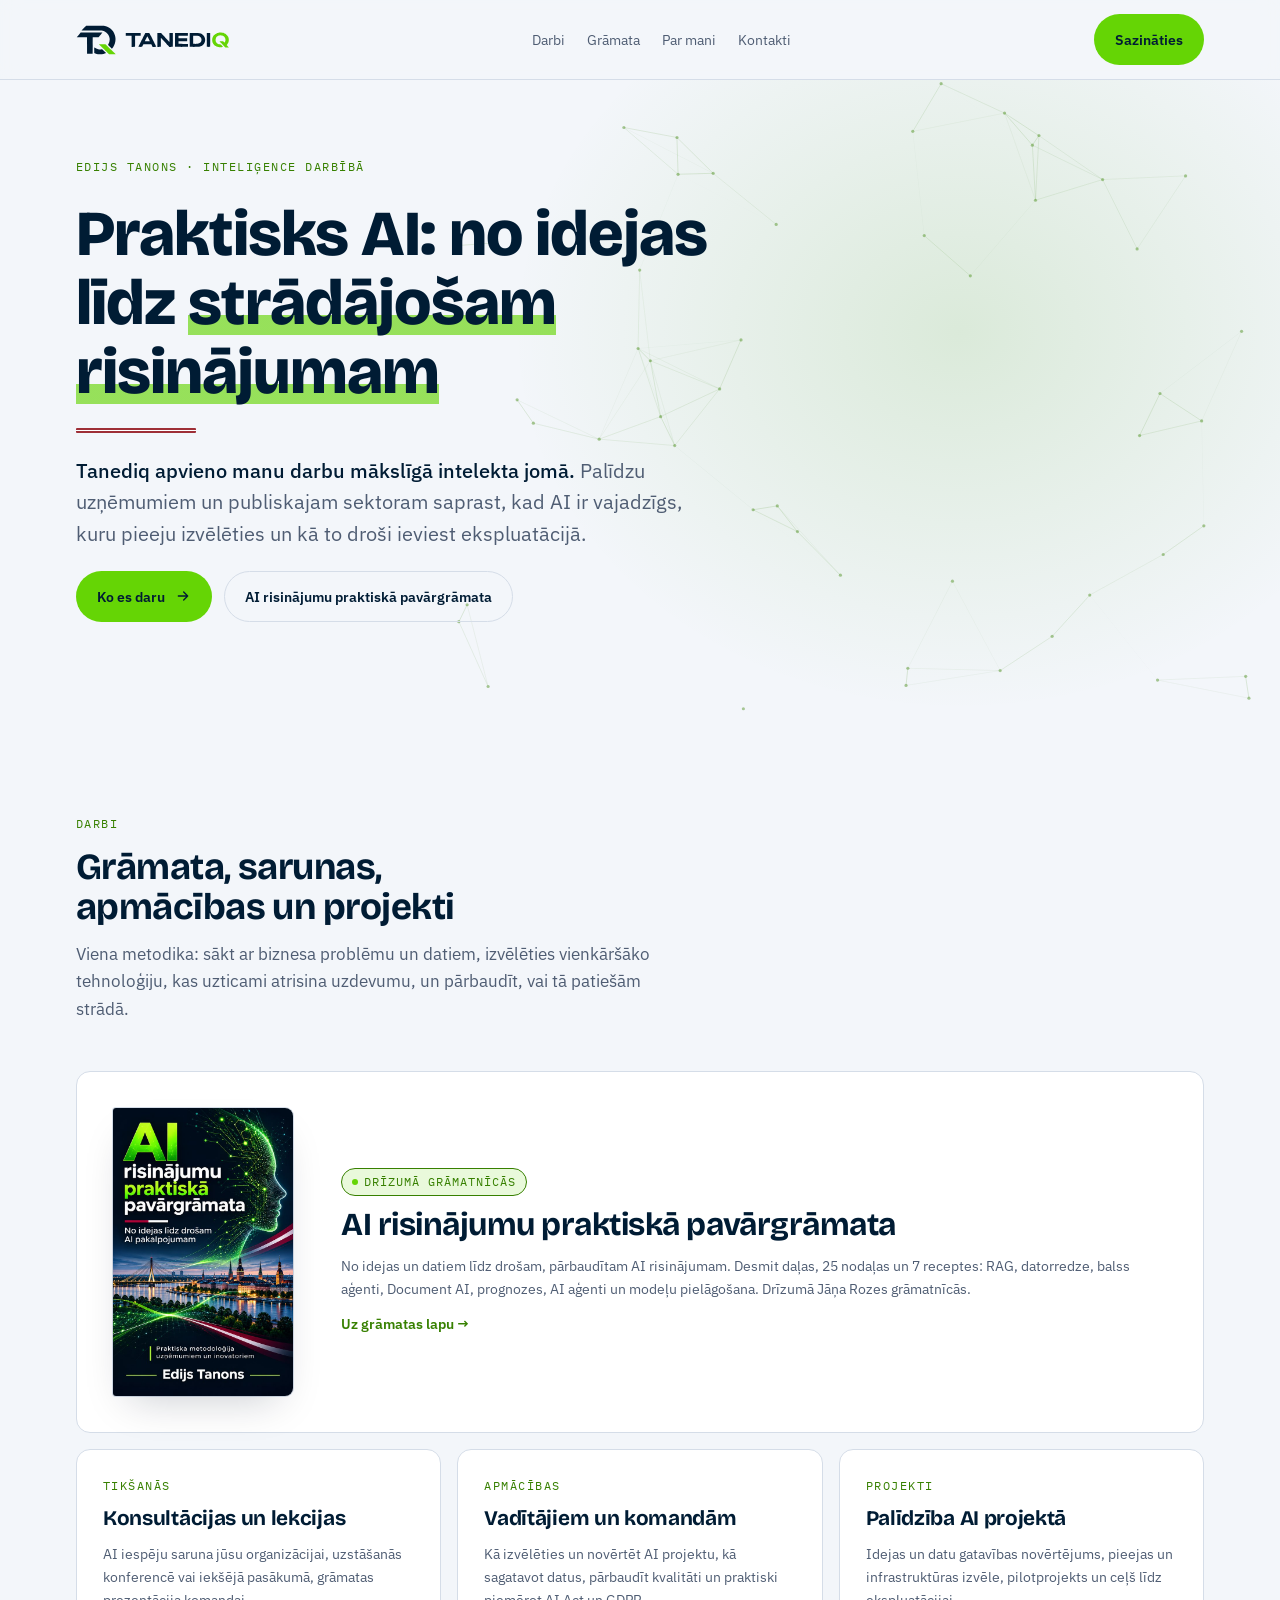
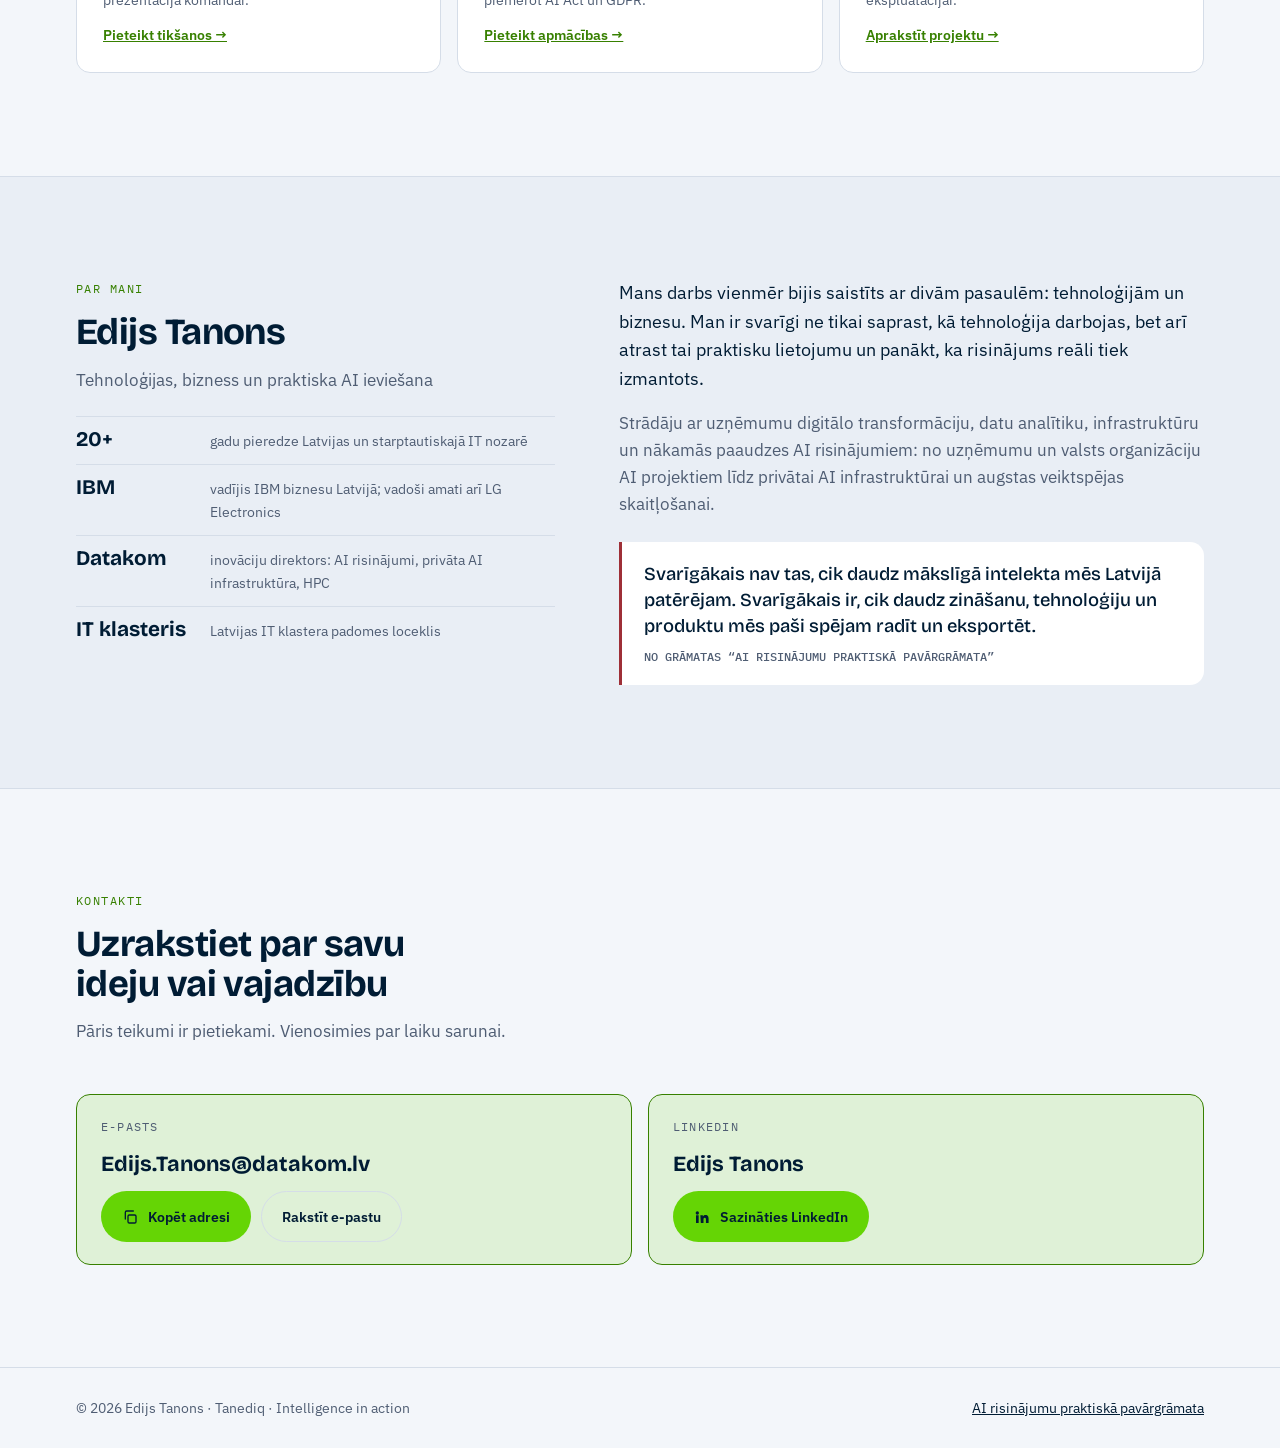
==== commit eacd05c1: "GoatCounter apmeklējumu statistika (bez sīkdatnēm) - skaitītājs abām lapām: tanediq.goatcounter.com " ====
--- a/index.html
+++ b/index.html
@@ -26,11 +26,11 @@
     <a class="brand" href="./"><svg class="logo" viewBox="0 0 4763 929" aria-hidden="true" focusable="false"><g transform="scale(0.7938)"><clipPath id="tqlm"><rect width="1578" height="1170"/></clipPath><g clip-path="url(#tqlm)"><g transform="translate(-1320,-756)"><g transform="translate(0.000000,3258.000000) scale(0.100000,-0.100000)" fill="currentColor"><path d="M16781 24308 c-223 -227 -617 -627 -876 -888 -468 -471 -565 -571 -565 -583 0 -4 1763 -8 3918 -10 4271 -3 3932 1 4252 -56 1460 -264 2644 -1525 2815 -2997 88 -761 -98 -1569 -540 -2339 -52 -91 -95 -174 -95 -184 0 -10 61 -75 138 -147 134 -126 260 -249 791 -769 536 -524 588 -575 598 -575 38 0 380 459 577 773 592 944 900 2205 808 3307 -21 254 -80 641 -122 800 -5 19 -25 98 -45 175 -50 197 -60 232 -85 300 -12 33 -34 96 -50 140 -137 394 -282 695 -525 1095 -332 548 -905 1142 -1461 1517 -441 297 -920 518 -1423 658 -348 97 -536 135 -821 168 -184 21 -198 21 -3535 24 l-3350 3 -404 -412z M19183 22100 c-2762 -3 -4175 -8 -4181 -15 -5 -5 -65 -80 -133 -164 -68 -85 -207 -259 -309 -385 -102 -127 -316 -393 -475 -591 -158 -198 -320 -398 -360 -445 -157 -188 -205 -250 -205 -265 0 -13 204 -15 1978 -15 1567 0 1982 -3 1995 -12 16 -12 17 -224 17 -3202 1 -2112 4 -3195 11 -3207 13 -26 2185 -30 2195 -5 3 8 6 1453 7 3211 2 2828 4 3197 17 3205 9 6 449 10 1141 10 l1127 0 55 73 c86 112 313 402 403 512 44 55 136 172 204 260 69 88 240 304 382 480 350 436 366 456 399 490 27 29 39 65 22 65 -5 1 -33 2 -63 3 -30 1 -1932 0 -4227 -3z M20320 16278 c0 -7 0 -507 -2 -1111 -1 -942 0 -1099 13 -1111 8 -7 77 -37 154 -66 192 -73 214 -81 265 -95 25 -7 110 -34 190 -60 732 -234 1656 -303 2495 -184 416 59 579 97 990 234 351 117 488 176 483 208 -2 11 -115 128 -253 261 -137 132 -472 458 -743 725 -272 267 -504 490 -515 495 -15 5 -74 -2 -177 -22 -479 -94 -859 -89 -1373 19 -458 96 -989 347 -1444 681 -53 39 -83 48 -83 26z M5845 11660 l-80 -5 0 -440 0 -440 895 -2 c819 -3 896 -4 907 -20 10 -12 13 -391 13 -1707 0 -1331 3 -1692 13 -1698 19 -12 1025 -10 1048 2 19 11 19 40 19 1703 0 1304 3 1696 12 1705 9 9 212 12 854 12 717 0 843 2 853 14 15 17 16 855 2 869 -9 9 -4396 16 -4536 7z M11839 11650 c-9 -8 -90 -159 -179 -335 -204 -401 -379 -743 -440 -860 -26 -49 -125 -243 -220 -430 -95 -187 -210 -412 -255 -500 -45 -88 -141 -275 -213 -415 -71 -140 -193 -379 -270 -530 -77 -151 -205 -403 -285 -560 -79 -157 -186 -365 -236 -463 -50 -98 -91 -184 -91 -191 0 -24 37 -26 598 -26 539 0 552 0 572 20 11 11 20 25 20 30 0 20 371 755 387 768 21 15 2403 18 2432 2 10 -5 28 -33 41 -62 12 -29 71 -149 129 -268 59 -118 131 -267 161 -330 29 -63 62 -125 73 -137 l20 -23 571 0 c354 0 577 4 586 10 17 11 -540 1134 -1180 2378 -49 94 -144 279 -211 410 -155 303 -243 470 -288 552 -20 36 -42 76 -49 90 -65 138 -440 861 -453 875 -18 18 -1199 13 -1220 -5z m891 -1566 c389 -780 492 -993 486 -1009 -5 -15 -1492 -24 -1530 -9 -9 3 -16 13 -16 21 0 14 175 368 540 1088 100 198 192 379 203 403 13 27 27 42 37 40 9 -2 120 -213 280 -534z M15568 11657 l-21 -7 5 -2146 c5 -1805 8 -2148 19 -2155 27 -17 1036 -11 1053 6 13 14 15 168 13 1396 -3 1518 -7 1430 56 1358 34 -37 363 -395 667 -723 332 -359 574 -624 794 -871 54 -60 133 -146 176 -190 42 -44 101 -107 131 -141 30 -33 180 -197 334 -364 154 -167 313 -340 354 -384 40 -45 81 -84 90 -88 27 -12 1094 -8 1109 4 18 15 18 4308 0 4309 -153 9 -1042 -2 -1049 -12 -6 -8 -7 -598 -4 -1392 7 -1563 14 -1438 -74 -1340 -25 28 -102 113 -170 190 -69 76 -154 170 -190 208 -36 39 -132 142 -212 230 -81 88 -250 272 -375 409 -126 138 -258 282 -294 321 -119 132 -394 429 -485 525 -50 52 -119 127 -155 165 -35 39 -143 153 -240 255 -97 102 -201 212 -230 245 -29 33 -83 92 -118 130 l-64 70 -550 0 c-302 0 -558 -3 -570 -8z M21065 11660 l-40 -5 -3 -2144 c-1 -1601 1 -2147 9 -2158 16 -19 3967 -19 3993 0 15 11 16 56 14 462 l-3 450 -1457 5 c-1008 3 -1460 8 -1468 16 -7 7 -9 139 -8 415 l3 404 90 7 c50 4 648 7 1330 6 682 -1 1246 1 1253 5 17 11 18 847 0 865 -9 9 -319 12 -1333 12 -1014 0 -1324 3 -1333 12 -21 21 -17 732 4 749 13 11 270 13 1443 14 784 0 1432 4 1439 8 14 10 18 862 3 871 -11 7 -3883 13 -3936 6z M25985 11662 c-246 -1 -393 -6 -399 -12 -15 -15 -19 -4279 -4 -4297 13 -17 2198 -19 2440 -3 695 47 1275 279 1707 686 645 607 812 1561 417 2389 -248 520 -753 920 -1401 1109 -33 10 -73 22 -90 28 -75 23 -275 57 -510 84 -152 18 -963 24 -2160 16z m1895 -896 c803 -18 1355 -526 1354 -1246 -1 -663 -497 -1151 -1254 -1235 -188 -21 -1317 -17 -1330 5 -12 18 -13 2449 -2 2467 12 18 601 23 1232 9z M30910 11660 l-45 -5 -3 -2144 c-1 -1576 1 -2147 9 -2157 16 -19 1018 -21 1037 -2 18 18 17 4293 0 4305 -14 9 -923 11 -998 3z"/></g><g transform="translate(0.000000,3258.000000) scale(0.100000,-0.100000)" class="logo-g"><path d="M22198 17498 c-53 -18 -13 -83 94 -155 20 -13 42 -38 48 -54 7 -16 27 -41 44 -55 33 -28 105 -98 659 -639 192 -187 358 -346 370 -355 12 -8 155 -148 318 -310 467 -465 669 -660 684 -660 7 0 25 -20 39 -44 14 -24 38 -51 53 -61 15 -10 106 -95 201 -189 95 -94 181 -175 190 -179 10 -5 26 -23 36 -40 10 -18 59 -68 108 -112 96 -86 115 -105 247 -237 47 -49 94 -90 103 -93 9 -4 20 -14 23 -24 3 -11 45 -56 93 -102 48 -46 130 -127 182 -179 52 -52 122 -121 155 -152 33 -32 80 -78 104 -103 25 -25 49 -45 54 -45 5 0 29 -16 53 -36 l44 -37 1243 -2 c683 -1 1252 1 1265 6 32 12 27 39 -16 84 -101 106 -632 617 -669 644 -23 17 -49 44 -57 60 -9 16 -30 41 -48 56 -46 37 -377 354 -408 389 -48 56 -116 122 -290 283 -96 90 -184 172 -195 184 -130 138 -437 434 -462 445 -18 8 -40 29 -49 47 -18 34 -413 425 -448 442 -12 6 -26 22 -33 35 -13 28 -412 415 -455 443 -16 10 -28 23 -28 31 0 16 -419 424 -452 440 -13 6 -30 26 -39 43 -9 18 -36 49 -60 69 -24 20 -69 62 -99 94 -40 43 -66 61 -97 69 -54 15 -2465 14 -2505 -1z M34850 11770 c-102 -4 -212 -13 -245 -19 -119 -22 -192 -39 -295 -68 -58 -17 -127 -36 -155 -44 -27 -7 -61 -21 -75 -30 -14 -10 -52 -25 -85 -35 -89 -25 -403 -194 -534 -288 -206 -146 -456 -392 -534 -525 -18 -29 -52 -83 -76 -120 -71 -106 -201 -374 -215 -445 -8 -34 -23 -94 -34 -132 -97 -323 -95 -943 3 -1174 9 -19 24 -64 34 -100 36 -122 107 -291 147 -350 17 -25 42 -65 55 -90 13 -25 41 -70 62 -100 21 -30 52 -75 69 -100 16 -25 50 -60 74 -78 24 -18 44 -39 44 -47 0 -37 420 -393 466 -395 7 0 35 -16 62 -35 248 -170 767 -333 1165 -365 259 -21 678 -6 742 27 17 8 57 17 90 19 59 5 118 16 183 36 36 11 66 56 55 84 -7 20 -76 97 -158 179 -34 33 -74 77 -89 98 -15 21 -38 43 -50 49 -13 5 -31 24 -41 41 -21 35 -264 304 -294 325 -12 9 -77 16 -183 22 -89 5 -192 16 -228 24 -312 70 -359 84 -430 126 -36 22 -76 43 -90 49 -14 5 -50 26 -80 45 -30 20 -60 36 -68 36 -17 0 -229 203 -262 251 -14 21 -48 70 -76 111 -42 61 -144 269 -144 294 0 4 -10 18 -22 31 -38 41 -63 445 -39 635 10 71 58 246 93 338 72 185 298 468 453 565 17 11 46 31 65 46 87 67 350 182 465 203 44 8 112 22 150 30 99 22 293 31 398 17 48 -6 126 -16 175 -21 98 -12 202 -35 247 -55 17 -7 59 -24 95 -36 36 -13 81 -33 100 -45 19 -12 58 -27 85 -34 28 -8 61 -24 75 -39 14 -15 48 -42 75 -60 28 -19 76 -58 107 -88 31 -29 60 -53 65 -53 5 0 23 -19 40 -42 17 -24 65 -88 107 -143 41 -55 87 -129 102 -165 15 -36 37 -83 49 -105 13 -22 26 -60 30 -85 4 -25 15 -75 25 -112 41 -151 51 -430 20 -553 -6 -22 -17 -75 -25 -118 -9 -47 -31 -114 -58 -170 -25 -51 -47 -104 -50 -118 -4 -14 -18 -38 -32 -53 -14 -15 -32 -41 -41 -59 -21 -42 -64 -87 -83 -87 -8 0 -49 35 -90 78 -42 43 -85 85 -96 93 -18 13 -46 47 -138 167 -48 64 -38 63 -590 63 -541 1 -576 -2 -577 -53 0 -10 110 -120 148 -147 18 -12 39 -36 48 -53 8 -16 77 -92 152 -168 75 -77 160 -166 187 -199 28 -34 65 -70 83 -82 18 -12 40 -33 49 -48 9 -14 40 -51 70 -81 29 -30 85 -91 124 -135 39 -44 91 -96 116 -116 24 -19 52 -49 63 -66 10 -17 35 -46 56 -65 20 -18 46 -44 58 -57 11 -13 40 -44 63 -70 22 -25 74 -84 115 -130 137 -158 420 -449 442 -455 35 -9 938 -6 980 3 51 12 63 25 45 49 -66 91 -110 145 -153 188 -105 106 -156 160 -156 167 0 5 -42 56 -94 115 -195 221 -216 247 -216 264 0 9 36 57 79 105 44 48 93 106 110 128 115 152 241 341 241 362 0 7 11 30 24 51 23 37 132 353 160 467 60 241 57 697 -5 950 -5 22 -16 67 -24 100 -18 75 -62 215 -74 229 -4 6 -20 44 -35 83 -15 40 -32 76 -37 79 -6 3 -21 29 -33 57 -23 51 -39 75 -178 269 -120 169 -319 365 -468 463 -25 16 -60 42 -78 57 -18 15 -51 38 -73 50 -22 13 -66 38 -97 55 -87 50 -218 112 -307 145 -151 58 -307 108 -336 108 -15 0 -40 5 -56 11 -30 11 -137 33 -278 55 -112 18 -459 25 -705 14z"/></g></g></g></g><g transform="translate(1510.7,206.4)"><clipPath id="tqlw"><rect width="3252" height="516"/></clipPath><g clip-path="url(#tqlw)"><g transform="translate(-546,-2052)"><g transform="translate(0.000000,3258.000000) scale(0.100000,-0.100000)" fill="currentColor"><path d="M16781 24308 c-223 -227 -617 -627 -876 -888 -468 -471 -565 -571 -565 -583 0 -4 1763 -8 3918 -10 4271 -3 3932 1 4252 -56 1460 -264 2644 -1525 2815 -2997 88 -761 -98 -1569 -540 -2339 -52 -91 -95 -174 -95 -184 0 -10 61 -75 138 -147 134 -126 260 -249 791 -769 536 -524 588 -575 598 -575 38 0 380 459 577 773 592 944 900 2205 808 3307 -21 254 -80 641 -122 800 -5 19 -25 98 -45 175 -50 197 -60 232 -85 300 -12 33 -34 96 -50 140 -137 394 -282 695 -525 1095 -332 548 -905 1142 -1461 1517 -441 297 -920 518 -1423 658 -348 97 -536 135 -821 168 -184 21 -198 21 -3535 24 l-3350 3 -404 -412z M19183 22100 c-2762 -3 -4175 -8 -4181 -15 -5 -5 -65 -80 -133 -164 -68 -85 -207 -259 -309 -385 -102 -127 -316 -393 -475 -591 -158 -198 -320 -398 -360 -445 -157 -188 -205 -250 -205 -265 0 -13 204 -15 1978 -15 1567 0 1982 -3 1995 -12 16 -12 17 -224 17 -3202 1 -2112 4 -3195 11 -3207 13 -26 2185 -30 2195 -5 3 8 6 1453 7 3211 2 2828 4 3197 17 3205 9 6 449 10 1141 10 l1127 0 55 73 c86 112 313 402 403 512 44 55 136 172 204 260 69 88 240 304 382 480 350 436 366 456 399 490 27 29 39 65 22 65 -5 1 -33 2 -63 3 -30 1 -1932 0 -4227 -3z M20320 16278 c0 -7 0 -507 -2 -1111 -1 -942 0 -1099 13 -1111 8 -7 77 -37 154 -66 192 -73 214 -81 265 -95 25 -7 110 -34 190 -60 732 -234 1656 -303 2495 -184 416 59 579 97 990 234 351 117 488 176 483 208 -2 11 -115 128 -253 261 -137 132 -472 458 -743 725 -272 267 -504 490 -515 495 -15 5 -74 -2 -177 -22 -479 -94 -859 -89 -1373 19 -458 96 -989 347 -1444 681 -53 39 -83 48 -83 26z M5845 11660 l-80 -5 0 -440 0 -440 895 -2 c819 -3 896 -4 907 -20 10 -12 13 -391 13 -1707 0 -1331 3 -1692 13 -1698 19 -12 1025 -10 1048 2 19 11 19 40 19 1703 0 1304 3 1696 12 1705 9 9 212 12 854 12 717 0 843 2 853 14 15 17 16 855 2 869 -9 9 -4396 16 -4536 7z M11839 11650 c-9 -8 -90 -159 -179 -335 -204 -401 -379 -743 -440 -860 -26 -49 -125 -243 -220 -430 -95 -187 -210 -412 -255 -500 -45 -88 -141 -275 -213 -415 -71 -140 -193 -379 -270 -530 -77 -151 -205 -403 -285 -560 -79 -157 -186 -365 -236 -463 -50 -98 -91 -184 -91 -191 0 -24 37 -26 598 -26 539 0 552 0 572 20 11 11 20 25 20 30 0 20 371 755 387 768 21 15 2403 18 2432 2 10 -5 28 -33 41 -62 12 -29 71 -149 129 -268 59 -118 131 -267 161 -330 29 -63 62 -125 73 -137 l20 -23 571 0 c354 0 577 4 586 10 17 11 -540 1134 -1180 2378 -49 94 -144 279 -211 410 -155 303 -243 470 -288 552 -20 36 -42 76 -49 90 -65 138 -440 861 -453 875 -18 18 -1199 13 -1220 -5z m891 -1566 c389 -780 492 -993 486 -1009 -5 -15 -1492 -24 -1530 -9 -9 3 -16 13 -16 21 0 14 175 368 540 1088 100 198 192 379 203 403 13 27 27 42 37 40 9 -2 120 -213 280 -534z M15568 11657 l-21 -7 5 -2146 c5 -1805 8 -2148 19 -2155 27 -17 1036 -11 1053 6 13 14 15 168 13 1396 -3 1518 -7 1430 56 1358 34 -37 363 -395 667 -723 332 -359 574 -624 794 -871 54 -60 133 -146 176 -190 42 -44 101 -107 131 -141 30 -33 180 -197 334 -364 154 -167 313 -340 354 -384 40 -45 81 -84 90 -88 27 -12 1094 -8 1109 4 18 15 18 4308 0 4309 -153 9 -1042 -2 -1049 -12 -6 -8 -7 -598 -4 -1392 7 -1563 14 -1438 -74 -1340 -25 28 -102 113 -170 190 -69 76 -154 170 -190 208 -36 39 -132 142 -212 230 -81 88 -250 272 -375 409 -126 138 -258 282 -294 321 -119 132 -394 429 -485 525 -50 52 -119 127 -155 165 -35 39 -143 153 -240 255 -97 102 -201 212 -230 245 -29 33 -83 92 -118 130 l-64 70 -550 0 c-302 0 -558 -3 -570 -8z M21065 11660 l-40 -5 -3 -2144 c-1 -1601 1 -2147 9 -2158 16 -19 3967 -19 3993 0 15 11 16 56 14 462 l-3 450 -1457 5 c-1008 3 -1460 8 -1468 16 -7 7 -9 139 -8 415 l3 404 90 7 c50 4 648 7 1330 6 682 -1 1246 1 1253 5 17 11 18 847 0 865 -9 9 -319 12 -1333 12 -1014 0 -1324 3 -1333 12 -21 21 -17 732 4 749 13 11 270 13 1443 14 784 0 1432 4 1439 8 14 10 18 862 3 871 -11 7 -3883 13 -3936 6z M25985 11662 c-246 -1 -393 -6 -399 -12 -15 -15 -19 -4279 -4 -4297 13 -17 2198 -19 2440 -3 695 47 1275 279 1707 686 645 607 812 1561 417 2389 -248 520 -753 920 -1401 1109 -33 10 -73 22 -90 28 -75 23 -275 57 -510 84 -152 18 -963 24 -2160 16z m1895 -896 c803 -18 1355 -526 1354 -1246 -1 -663 -497 -1151 -1254 -1235 -188 -21 -1317 -17 -1330 5 -12 18 -13 2449 -2 2467 12 18 601 23 1232 9z M30910 11660 l-45 -5 -3 -2144 c-1 -1576 1 -2147 9 -2157 16 -19 1018 -21 1037 -2 18 18 17 4293 0 4305 -14 9 -923 11 -998 3z"/></g><g transform="translate(0.000000,3258.000000) scale(0.100000,-0.100000)" class="logo-g"><path d="M22198 17498 c-53 -18 -13 -83 94 -155 20 -13 42 -38 48 -54 7 -16 27 -41 44 -55 33 -28 105 -98 659 -639 192 -187 358 -346 370 -355 12 -8 155 -148 318 -310 467 -465 669 -660 684 -660 7 0 25 -20 39 -44 14 -24 38 -51 53 -61 15 -10 106 -95 201 -189 95 -94 181 -175 190 -179 10 -5 26 -23 36 -40 10 -18 59 -68 108 -112 96 -86 115 -105 247 -237 47 -49 94 -90 103 -93 9 -4 20 -14 23 -24 3 -11 45 -56 93 -102 48 -46 130 -127 182 -179 52 -52 122 -121 155 -152 33 -32 80 -78 104 -103 25 -25 49 -45 54 -45 5 0 29 -16 53 -36 l44 -37 1243 -2 c683 -1 1252 1 1265 6 32 12 27 39 -16 84 -101 106 -632 617 -669 644 -23 17 -49 44 -57 60 -9 16 -30 41 -48 56 -46 37 -377 354 -408 389 -48 56 -116 122 -290 283 -96 90 -184 172 -195 184 -130 138 -437 434 -462 445 -18 8 -40 29 -49 47 -18 34 -413 425 -448 442 -12 6 -26 22 -33 35 -13 28 -412 415 -455 443 -16 10 -28 23 -28 31 0 16 -419 424 -452 440 -13 6 -30 26 -39 43 -9 18 -36 49 -60 69 -24 20 -69 62 -99 94 -40 43 -66 61 -97 69 -54 15 -2465 14 -2505 -1z M34850 11770 c-102 -4 -212 -13 -245 -19 -119 -22 -192 -39 -295 -68 -58 -17 -127 -36 -155 -44 -27 -7 -61 -21 -75 -30 -14 -10 -52 -25 -85 -35 -89 -25 -403 -194 -534 -288 -206 -146 -456 -392 -534 -525 -18 -29 -52 -83 -76 -120 -71 -106 -201 -374 -215 -445 -8 -34 -23 -94 -34 -132 -97 -323 -95 -943 3 -1174 9 -19 24 -64 34 -100 36 -122 107 -291 147 -350 17 -25 42 -65 55 -90 13 -25 41 -70 62 -100 21 -30 52 -75 69 -100 16 -25 50 -60 74 -78 24 -18 44 -39 44 -47 0 -37 420 -393 466 -395 7 0 35 -16 62 -35 248 -170 767 -333 1165 -365 259 -21 678 -6 742 27 17 8 57 17 90 19 59 5 118 16 183 36 36 11 66 56 55 84 -7 20 -76 97 -158 179 -34 33 -74 77 -89 98 -15 21 -38 43 -50 49 -13 5 -31 24 -41 41 -21 35 -264 304 -294 325 -12 9 -77 16 -183 22 -89 5 -192 16 -228 24 -312 70 -359 84 -430 126 -36 22 -76 43 -90 49 -14 5 -50 26 -80 45 -30 20 -60 36 -68 36 -17 0 -229 203 -262 251 -14 21 -48 70 -76 111 -42 61 -144 269 -144 294 0 4 -10 18 -22 31 -38 41 -63 445 -39 635 10 71 58 246 93 338 72 185 298 468 453 565 17 11 46 31 65 46 87 67 350 182 465 203 44 8 112 22 150 30 99 22 293 31 398 17 48 -6 126 -16 175 -21 98 -12 202 -35 247 -55 17 -7 59 -24 95 -36 36 -13 81 -33 100 -45 19 -12 58 -27 85 -34 28 -8 61 -24 75 -39 14 -15 48 -42 75 -60 28 -19 76 -58 107 -88 31 -29 60 -53 65 -53 5 0 23 -19 40 -42 17 -24 65 -88 107 -143 41 -55 87 -129 102 -165 15 -36 37 -83 49 -105 13 -22 26 -60 30 -85 4 -25 15 -75 25 -112 41 -151 51 -430 20 -553 -6 -22 -17 -75 -25 -118 -9 -47 -31 -114 -58 -170 -25 -51 -47 -104 -50 -118 -4 -14 -18 -38 -32 -53 -14 -15 -32 -41 -41 -59 -21 -42 -64 -87 -83 -87 -8 0 -49 35 -90 78 -42 43 -85 85 -96 93 -18 13 -46 47 -138 167 -48 64 -38 63 -590 63 -541 1 -576 -2 -577 -53 0 -10 110 -120 148 -147 18 -12 39 -36 48 -53 8 -16 77 -92 152 -168 75 -77 160 -166 187 -199 28 -34 65 -70 83 -82 18 -12 40 -33 49 -48 9 -14 40 -51 70 -81 29 -30 85 -91 124 -135 39 -44 91 -96 116 -116 24 -19 52 -49 63 -66 10 -17 35 -46 56 -65 20 -18 46 -44 58 -57 11 -13 40 -44 63 -70 22 -25 74 -84 115 -130 137 -158 420 -449 442 -455 35 -9 938 -6 980 3 51 12 63 25 45 49 -66 91 -110 145 -153 188 -105 106 -156 160 -156 167 0 5 -42 56 -94 115 -195 221 -216 247 -216 264 0 9 36 57 79 105 44 48 93 106 110 128 115 152 241 341 241 362 0 7 11 30 24 51 23 37 132 353 160 467 60 241 57 697 -5 950 -5 22 -16 67 -24 100 -18 75 -62 215 -74 229 -4 6 -20 44 -35 83 -15 40 -32 76 -37 79 -6 3 -21 29 -33 57 -23 51 -39 75 -178 269 -120 169 -319 365 -468 463 -25 16 -60 42 -78 57 -18 15 -51 38 -73 50 -22 13 -66 38 -97 55 -87 50 -218 112 -307 145 -151 58 -307 108 -336 108 -15 0 -40 5 -56 11 -30 11 -137 33 -278 55 -112 18 -459 25 -705 14z"/></g></g></g></g></svg><span class="sr-only">Tanediq</span></a>
     <nav class="links" aria-label="Lapas sadaļas">
       <a href="#darbi">Darbi</a>
-      <a href="gramata/">Grāmata</a>
+      <a data-goatcounter-click="sakums/izvelne-gramata" href="gramata/">Grāmata</a>
       <a href="#par-mani">Par mani</a>
       <a href="#kontakti">Kontakti</a>
     </nav>
-    <a class="btn btn-primary" href="#kontakti">Sazināties</a>
+    <a class="btn btn-primary" data-goatcounter-click="sakums/galvene-sazinaties" href="#kontakti">Sazināties</a>
   </div>
 </header>
 
@@ -46,7 +46,7 @@
         <div class="cta-row">
           <a class="btn btn-primary" href="#darbi">Ko es daru
             <svg viewBox="0 0 24 24" fill="none" stroke="currentColor" stroke-width="2" stroke-linecap="round" stroke-linejoin="round" aria-hidden="true"><path d="M5 12h14M13 6l6 6-6 6"/></svg></a>
-          <a class="btn btn-ghost" href="gramata/">AI risinājumu praktiskā pavārgrāmata</a>
+          <a class="btn btn-ghost" data-goatcounter-click="sakums/hero-gramata" href="gramata/">AI risinājumu praktiskā pavārgrāmata</a>
         </div>
       </div>
     </div>
@@ -60,7 +60,7 @@
         <p>Viena metodika: sākt ar biznesa problēmu un datiem, izvēlēties vienkāršāko tehnoloģiju, kas uzticami atrisina uzdevumu, un pārbaudīt, vai tā patiešām strādā.</p>
       </div>
       <div class="works">
-        <a class="work work-book" href="gramata/">
+        <a class="work work-book" data-goatcounter-click="sakums/darbi-gramata" href="gramata/">
           <img src="assets/cover.jpg" alt="Grāmatas vāks: AI risinājumu praktiskā pavārgrāmata" width="620" height="991" loading="lazy">
           <div class="txt">
             <span class="chip">Drīzumā grāmatnīcās</span>
@@ -73,19 +73,19 @@
           <span class="eyebrow">Tikšanās</span>
           <h3>Konsultācijas un lekcijas</h3>
           <p>AI iespēju saruna jūsu organizācijai, uzstāšanās konferencē vai iekšējā pasākumā, grāmatas prezentācija komandai.</p>
-          <a class="go write" data-subject="Tikšanās" href="#kontakti">Pieteikt tikšanos →</a>
+          <a class="go write" data-goatcounter-click="sakums/pieteikt-tiksanos" data-subject="Tikšanās" href="#kontakti">Pieteikt tikšanos →</a>
         </article>
         <article class="work">
           <span class="eyebrow">Apmācības</span>
           <h3>Vadītājiem un komandām</h3>
           <p>Kā izvēlēties un novērtēt AI projektu, kā sagatavot datus, pārbaudīt kvalitāti un praktiski piemērot AI Act un GDPR.</p>
-          <a class="go write" data-subject="Apmācības" href="#kontakti">Pieteikt apmācības →</a>
+          <a class="go write" data-goatcounter-click="sakums/pieteikt-apmacibas" data-subject="Apmācības" href="#kontakti">Pieteikt apmācības →</a>
         </article>
         <article class="work">
           <span class="eyebrow">Projekti</span>
           <h3>Palīdzība AI projektā</h3>
           <p>Idejas un datu gatavības novērtējums, pieejas un infrastruktūras izvēle, pilotprojekts un ceļš līdz ekspluatācijai.</p>
-          <a class="go write" data-subject="Palīdzība AI projektā" href="#kontakti">Aprakstīt projektu →</a>
+          <a class="go write" data-goatcounter-click="sakums/aprakstit-projektu" data-subject="Palīdzība AI projektā" href="#kontakti">Aprakstīt projektu →</a>
         </article>
       </div>
     </div>
@@ -127,10 +127,10 @@
           <span class="label">E-pasts</span>
           <span class="value" id="email">Edijs.Tanons@datakom.lv</span>
           <div class="row">
-            <button class="btn btn-primary" id="copy-email" type="button">
+            <button class="btn btn-primary" data-goatcounter-click="sakums/kopet-epastu" id="copy-email" type="button">
               <svg viewBox="0 0 24 24" fill="none" stroke="currentColor" stroke-width="2" stroke-linecap="round" stroke-linejoin="round" aria-hidden="true"><rect x="9" y="9" width="12" height="12" rx="2"/><path d="M5 15V5a2 2 0 0 1 2-2h10"/></svg>
               Kopēt adresi</button>
-            <a class="btn btn-ghost" href="mailto:Edijs.Tanons@datakom.lv">Rakstīt e-pastu</a>
+            <a class="btn btn-ghost" data-goatcounter-click="sakums/rakstit-epastu" href="mailto:Edijs.Tanons@datakom.lv">Rakstīt e-pastu</a>
             <span class="copied" id="copied" role="status" aria-live="polite"></span>
           </div>
         </div>
@@ -138,7 +138,7 @@
           <span class="label">LinkedIn</span>
           <span class="value">Edijs Tanons</span>
           <div class="row">
-            <a class="btn btn-primary" href="https://www.linkedin.com/in/tanons" target="_blank" rel="noopener">
+            <a class="btn btn-primary" data-goatcounter-click="sakums/linkedin" href="https://www.linkedin.com/in/tanons" target="_blank" rel="noopener">
               <svg viewBox="0 0 24 24" fill="currentColor" aria-hidden="true"><path d="M4.98 3.5a2.5 2.5 0 1 1 0 5 2.5 2.5 0 0 1 0-5zM3 9.5h4V21H3zM9.5 9.5h3.8v1.6h.06c.53-1 1.83-2.06 3.77-2.06 4.03 0 4.77 2.65 4.77 6.1V21h-4v-5.1c0-1.22-.02-2.79-1.7-2.79-1.7 0-1.96 1.33-1.96 2.7V21h-4z"/></svg>
               Sazināties LinkedIn</a>
           </div>
@@ -151,9 +151,10 @@
 <footer>
   <div class="wrap">
     <span>© 2026 Edijs Tanons · Tanediq · <span lang="en">Intelligence in action</span></span>
-    <span><a href="gramata/">AI risinājumu praktiskā pavārgrāmata</a></span>
+    <span><a data-goatcounter-click="sakums/kajene-gramata" href="gramata/">AI risinājumu praktiskā pavārgrāmata</a></span>
   </div>
 </footer>
+<script data-goatcounter="https://tanediq.goatcounter.com/count" async src="https://gc.zgo.at/count.js"></script>
 <script src="assets/tanediq.js?v=4"></script>
 </body>
 </html>
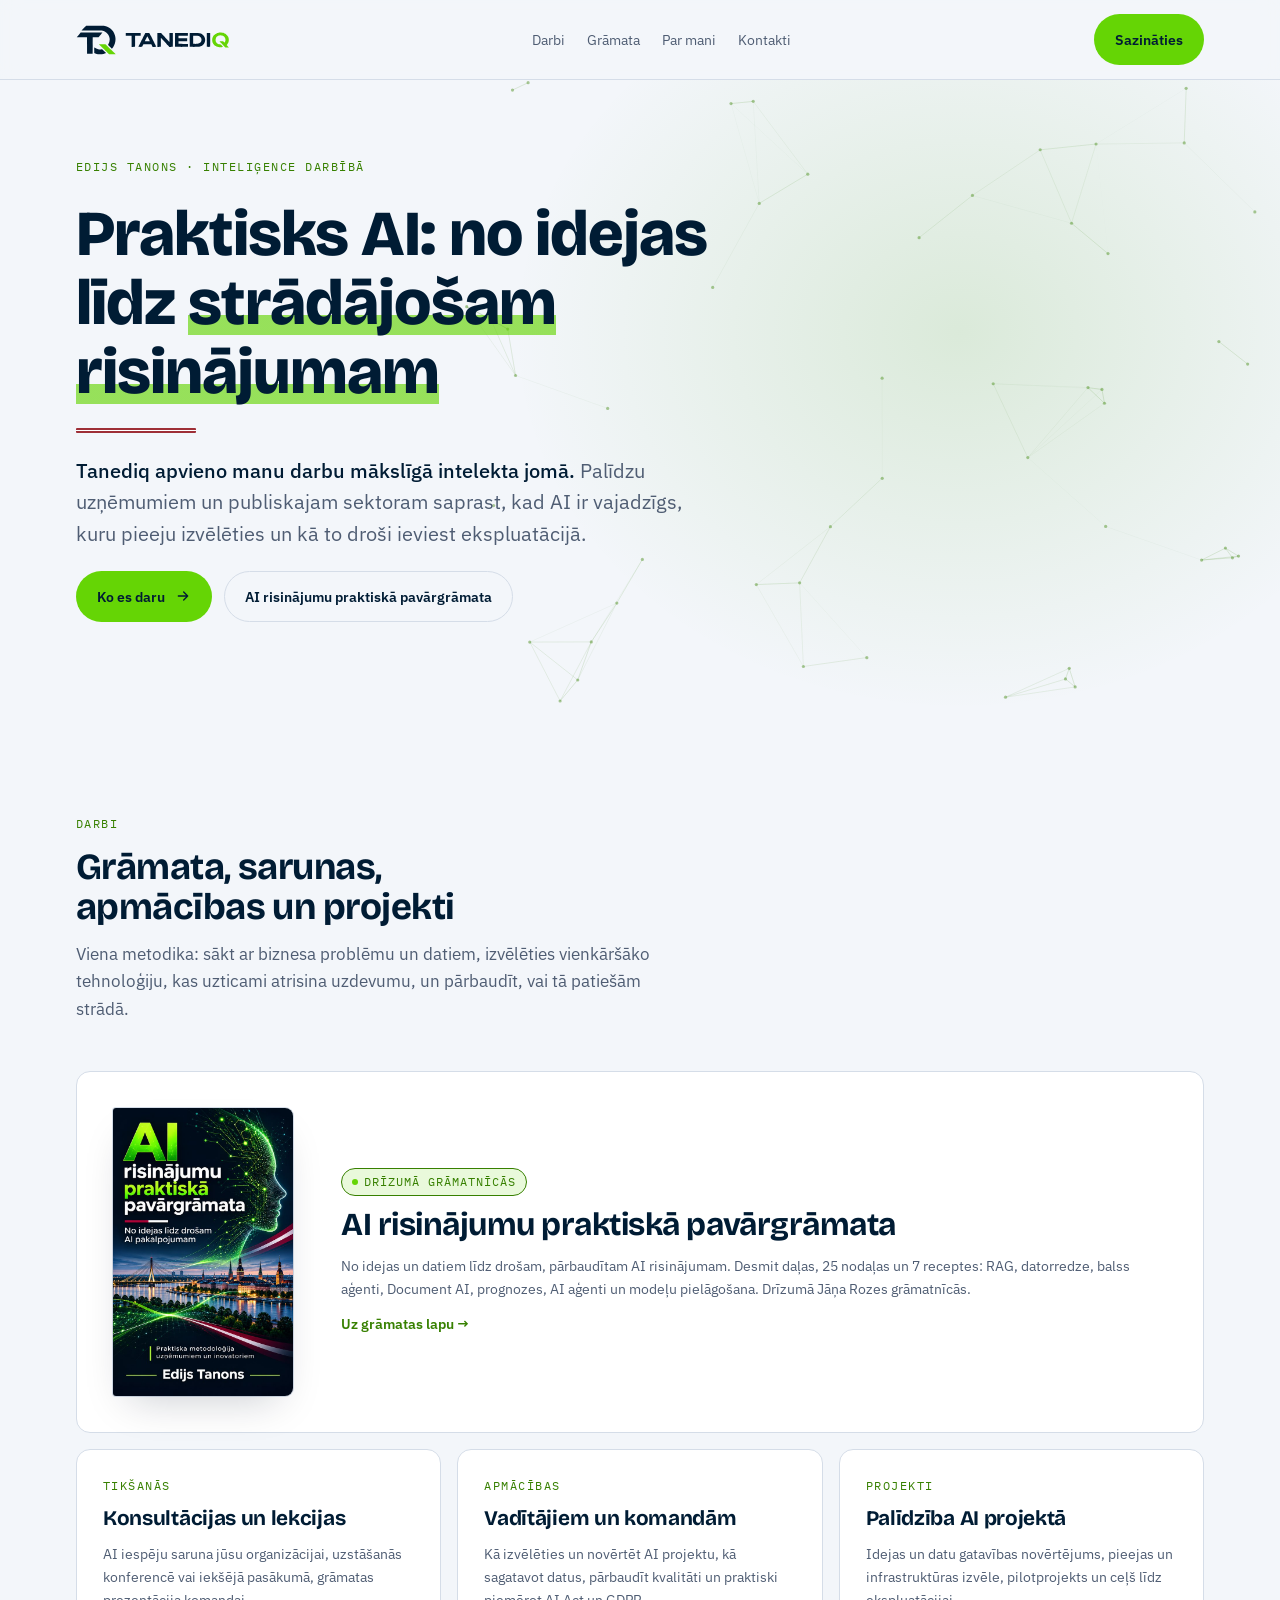
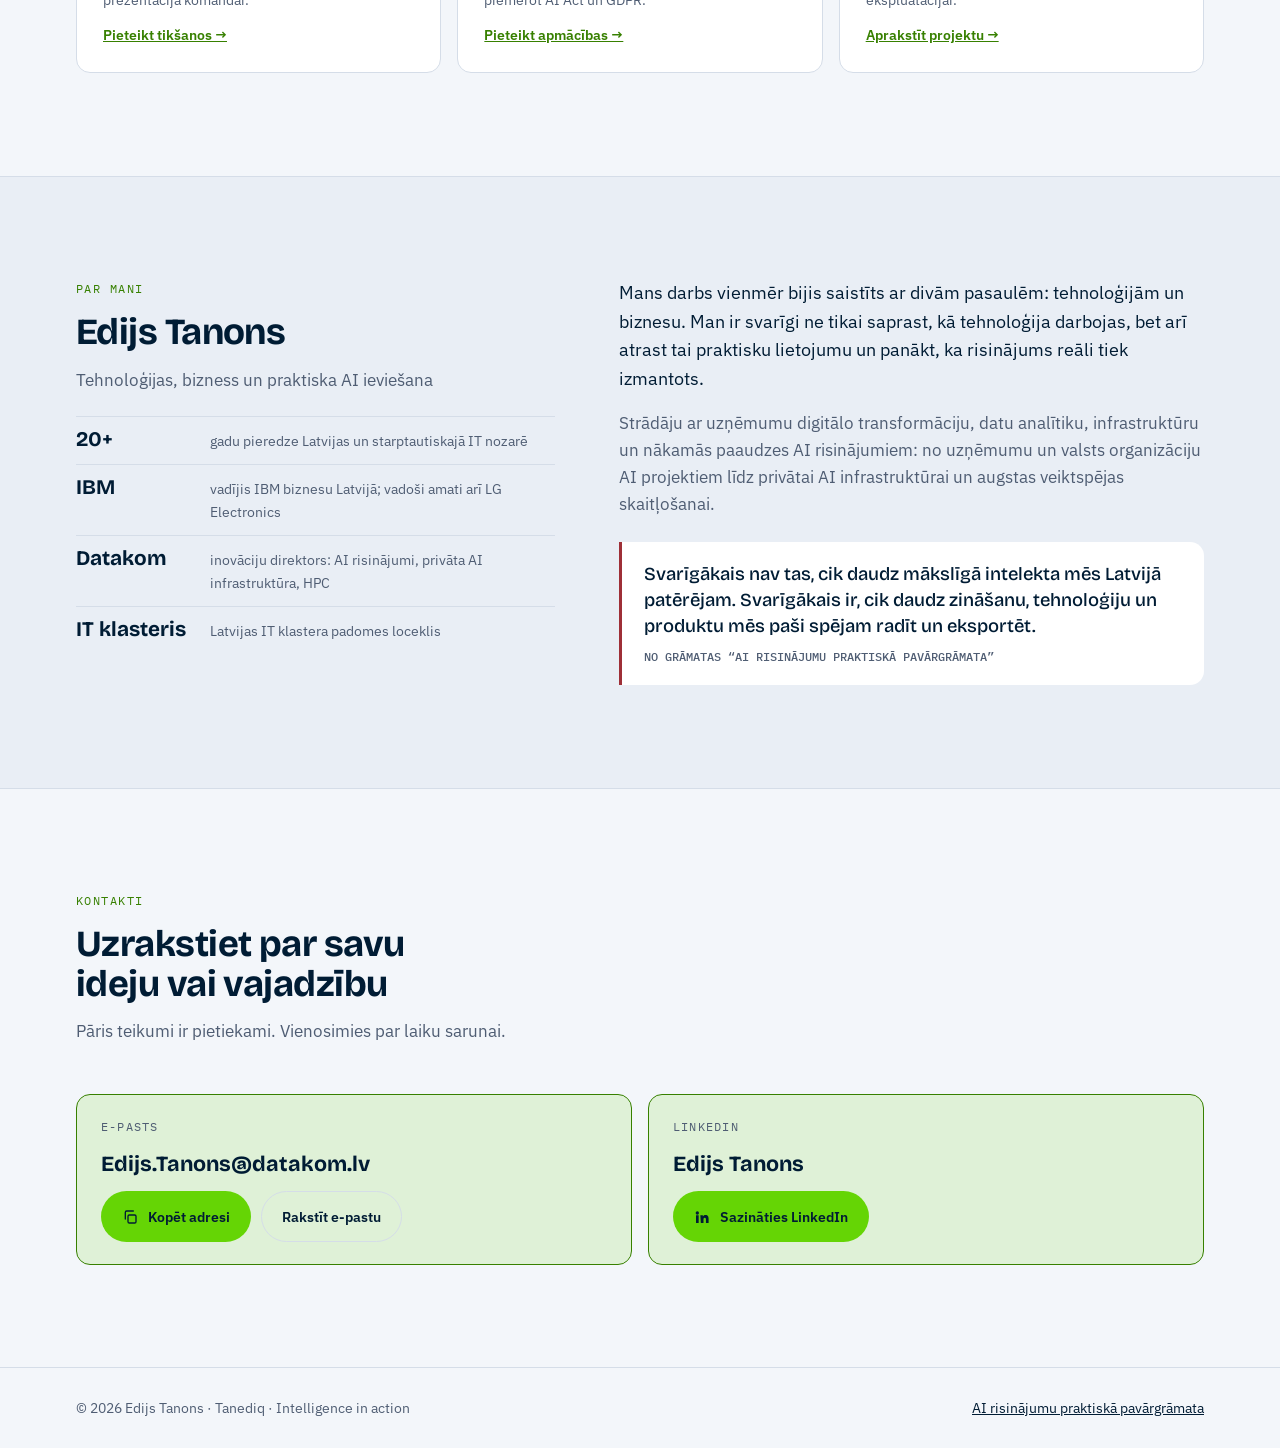
==== commit af298ec0: "Meklētājiem: sitemap.xml, robots.txt un strukturētie dati - sitemap.xml ar abām lapām, robots.txt ar" ====
--- a/index.html
+++ b/index.html
@@ -3,7 +3,7 @@
 <head>
 <meta charset="utf-8">
 <meta name="viewport" content="width=device-width, initial-scale=1, viewport-fit=cover">
-<title>Tanediq · Inteliģence darbībā</title>
+<title>Tanediq · Edijs Tanons · Praktisks AI uzņēmumiem</title>
 <meta name="description" content="Tanediq. Inteliģence darbībā: Edija Tanona darbs mākslīgā intelekta jomā. Grāmata, konsultācijas, apmācības un palīdzība AI projektiem.">
 <link rel="canonical" href="https://tanediq.com/">
 <meta property="og:type" content="website">
@@ -12,6 +12,8 @@
 <meta property="og:url" content="https://tanediq.com/">
 <meta property="og:image" content="https://tanediq.com/assets/logo/tanediq-og.png">
 <meta property="og:locale" content="lv_LV">
+<meta property="og:site_name" content="Tanediq">
+<meta name="twitter:card" content="summary_large_image">
 <link rel="preconnect" href="https://fonts.googleapis.com">
 <link rel="preconnect" href="https://fonts.gstatic.com" crossorigin>
 <link rel="stylesheet" href="https://fonts.googleapis.com/css2?family=Bricolage+Grotesque:opsz,wght@12..96,500;12..96,700;12..96,800&family=IBM+Plex+Sans:wght@400;500;600&family=IBM+Plex+Mono:wght@400;500&display=swap">
@@ -19,6 +21,65 @@
 <link rel="icon" href="favicon.svg" type="image/svg+xml">
 <link rel="icon" href="favicon.ico" sizes="any">
 <link rel="apple-touch-icon" href="apple-touch-icon.png">
+<script type="application/ld+json">
+{
+ "@context": "https://schema.org",
+ "@graph": [
+  {
+   "@type": "WebSite",
+   "@id": "https://tanediq.com/#website",
+   "url": "https://tanediq.com/",
+   "name": "Tanediq",
+   "inLanguage": "lv",
+   "publisher": {
+    "@id": "https://tanediq.com/#tanediq"
+   }
+  },
+  {
+   "@type": "Organization",
+   "@id": "https://tanediq.com/#tanediq",
+   "name": "Tanediq",
+   "url": "https://tanediq.com/",
+   "logo": "https://tanediq.com/assets/logo/icon-512.png",
+   "slogan": "Intelligence in action",
+   "founder": {
+    "@id": "https://tanediq.com/#edijs-tanons"
+   },
+   "sameAs": [
+    "https://www.linkedin.com/in/tanons"
+   ]
+  },
+  {
+   "@type": "Person",
+   "@id": "https://tanediq.com/#edijs-tanons",
+   "name": "Edijs Tanons",
+   "url": "https://tanediq.com/",
+   "jobTitle": "Inovāciju direktors",
+   "worksFor": {
+    "@type": "Organization",
+    "name": "Datakom"
+   },
+   "memberOf": {
+    "@type": "Organization",
+    "name": "Latvijas IT klasteris"
+   },
+   "sameAs": [
+    "https://www.linkedin.com/in/tanons"
+   ],
+   "knowsAbout": [
+    "Mākslīgais intelekts",
+    "AI risinājumu ieviešana",
+    "Ģeneratīvais AI",
+    "RAG",
+    "AI Act",
+    "GDPR",
+    "AI infrastruktūra",
+    "Datu analītika"
+   ]
+  }
+ ]
+}
+</script>
 </head>
 <body>
 <header class="top">
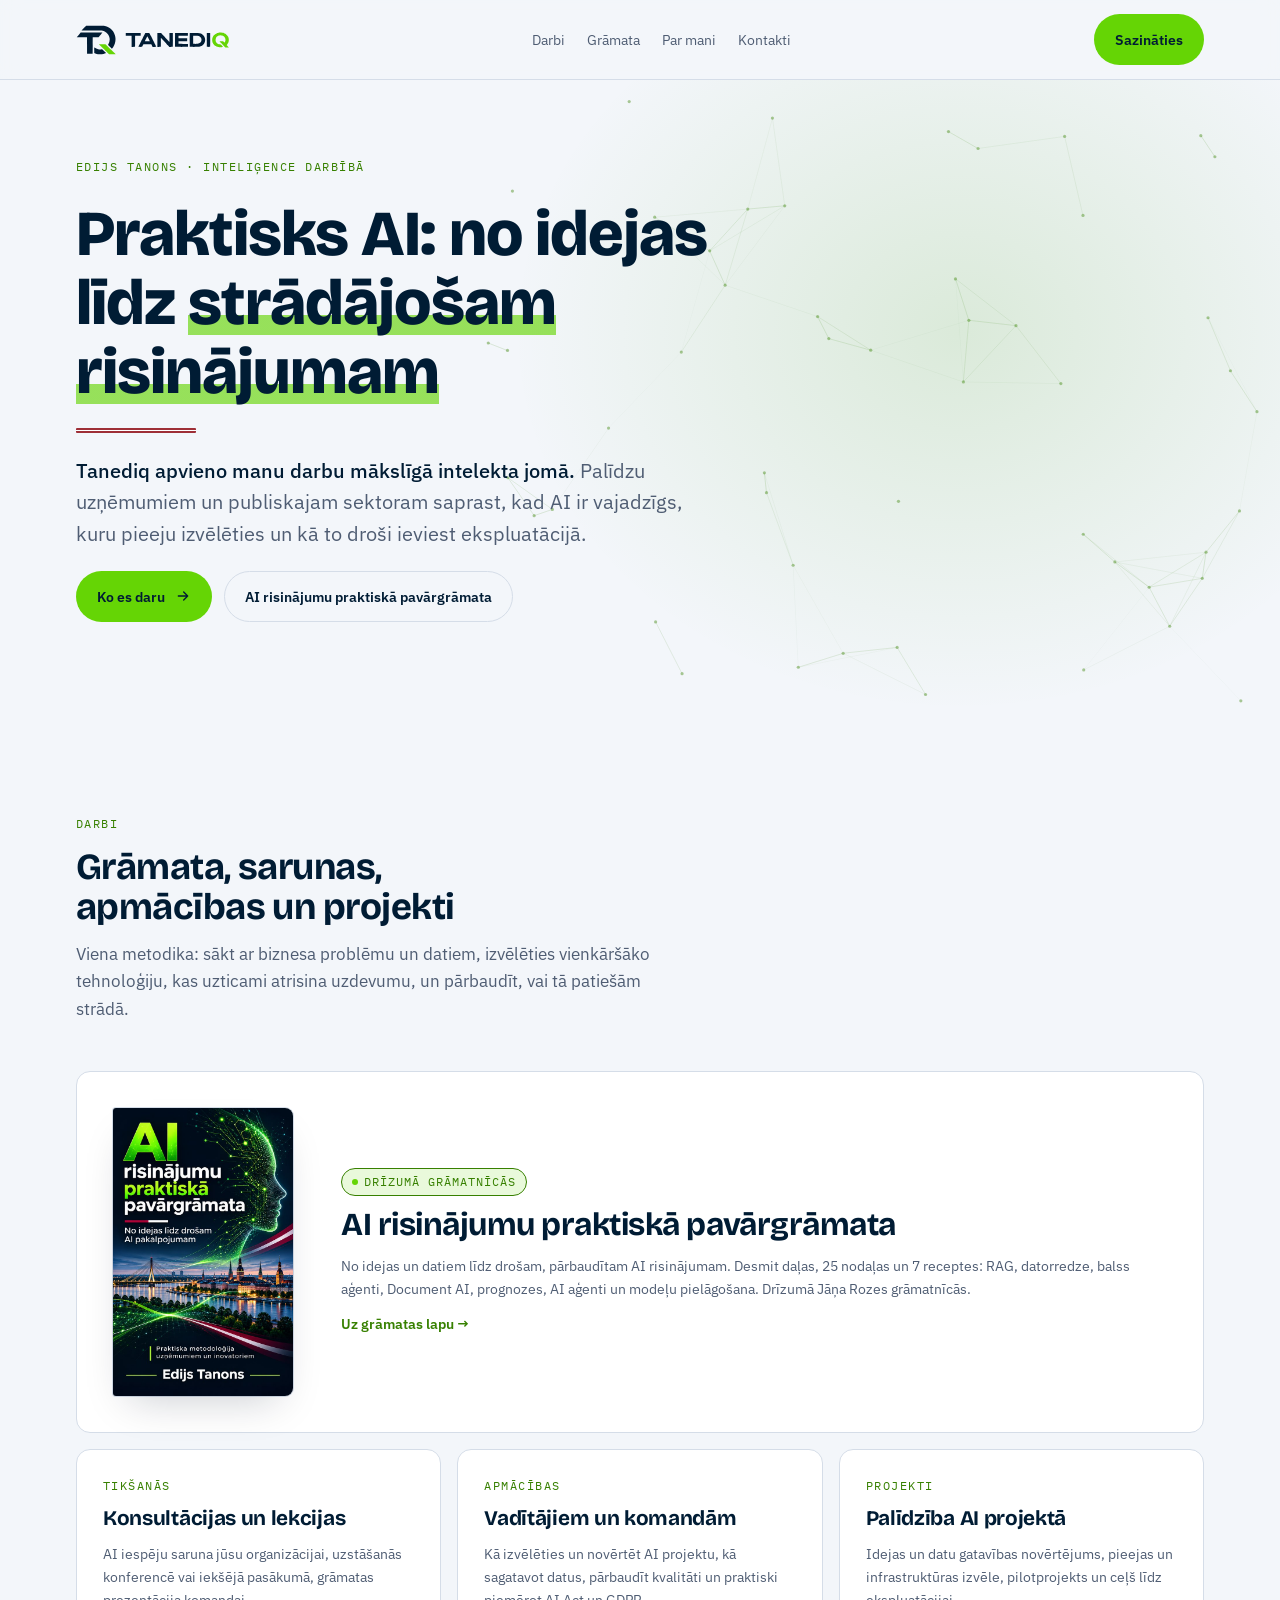
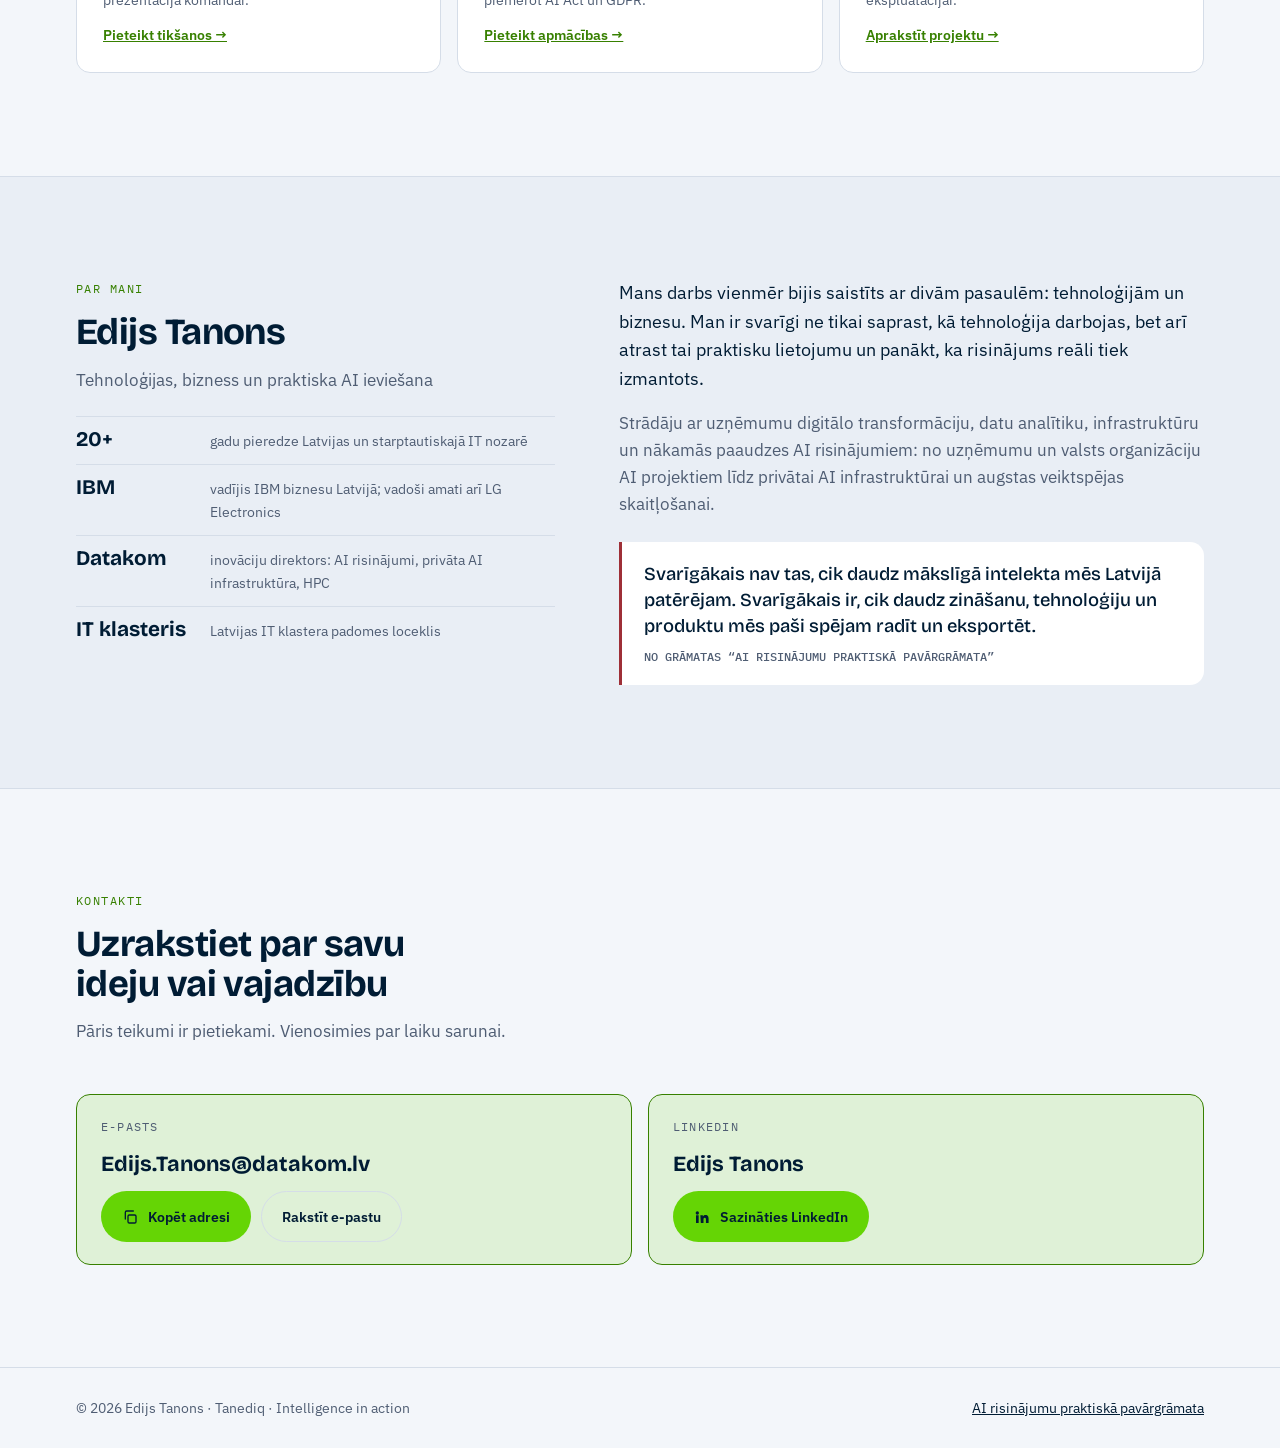
==== commit 0a2a0e03: "Ikonas Google meklēšanas rezultātiem (48/96/192 px PNG) Google meklēšanā rāda vietnes ikonu aplī un " ====
--- a/index.html
+++ b/index.html
@@ -18,6 +18,9 @@
 <link rel="preconnect" href="https://fonts.gstatic.com" crossorigin>
 <link rel="stylesheet" href="https://fonts.googleapis.com/css2?family=Bricolage+Grotesque:opsz,wght@12..96,500;12..96,700;12..96,800&family=IBM+Plex+Sans:wght@400;500;600&family=IBM+Plex+Mono:wght@400;500&display=swap">
 <link rel="stylesheet" href="assets/tanediq.css?v=5">
+<link rel="icon" href="icon-192.png" type="image/png" sizes="192x192">
+<link rel="icon" href="icon-96.png" type="image/png" sizes="96x96">
+<link rel="icon" href="icon-48.png" type="image/png" sizes="48x48">
 <link rel="icon" href="favicon.svg" type="image/svg+xml">
 <link rel="icon" href="favicon.ico" sizes="any">
 <link rel="apple-touch-icon" href="apple-touch-icon.png">
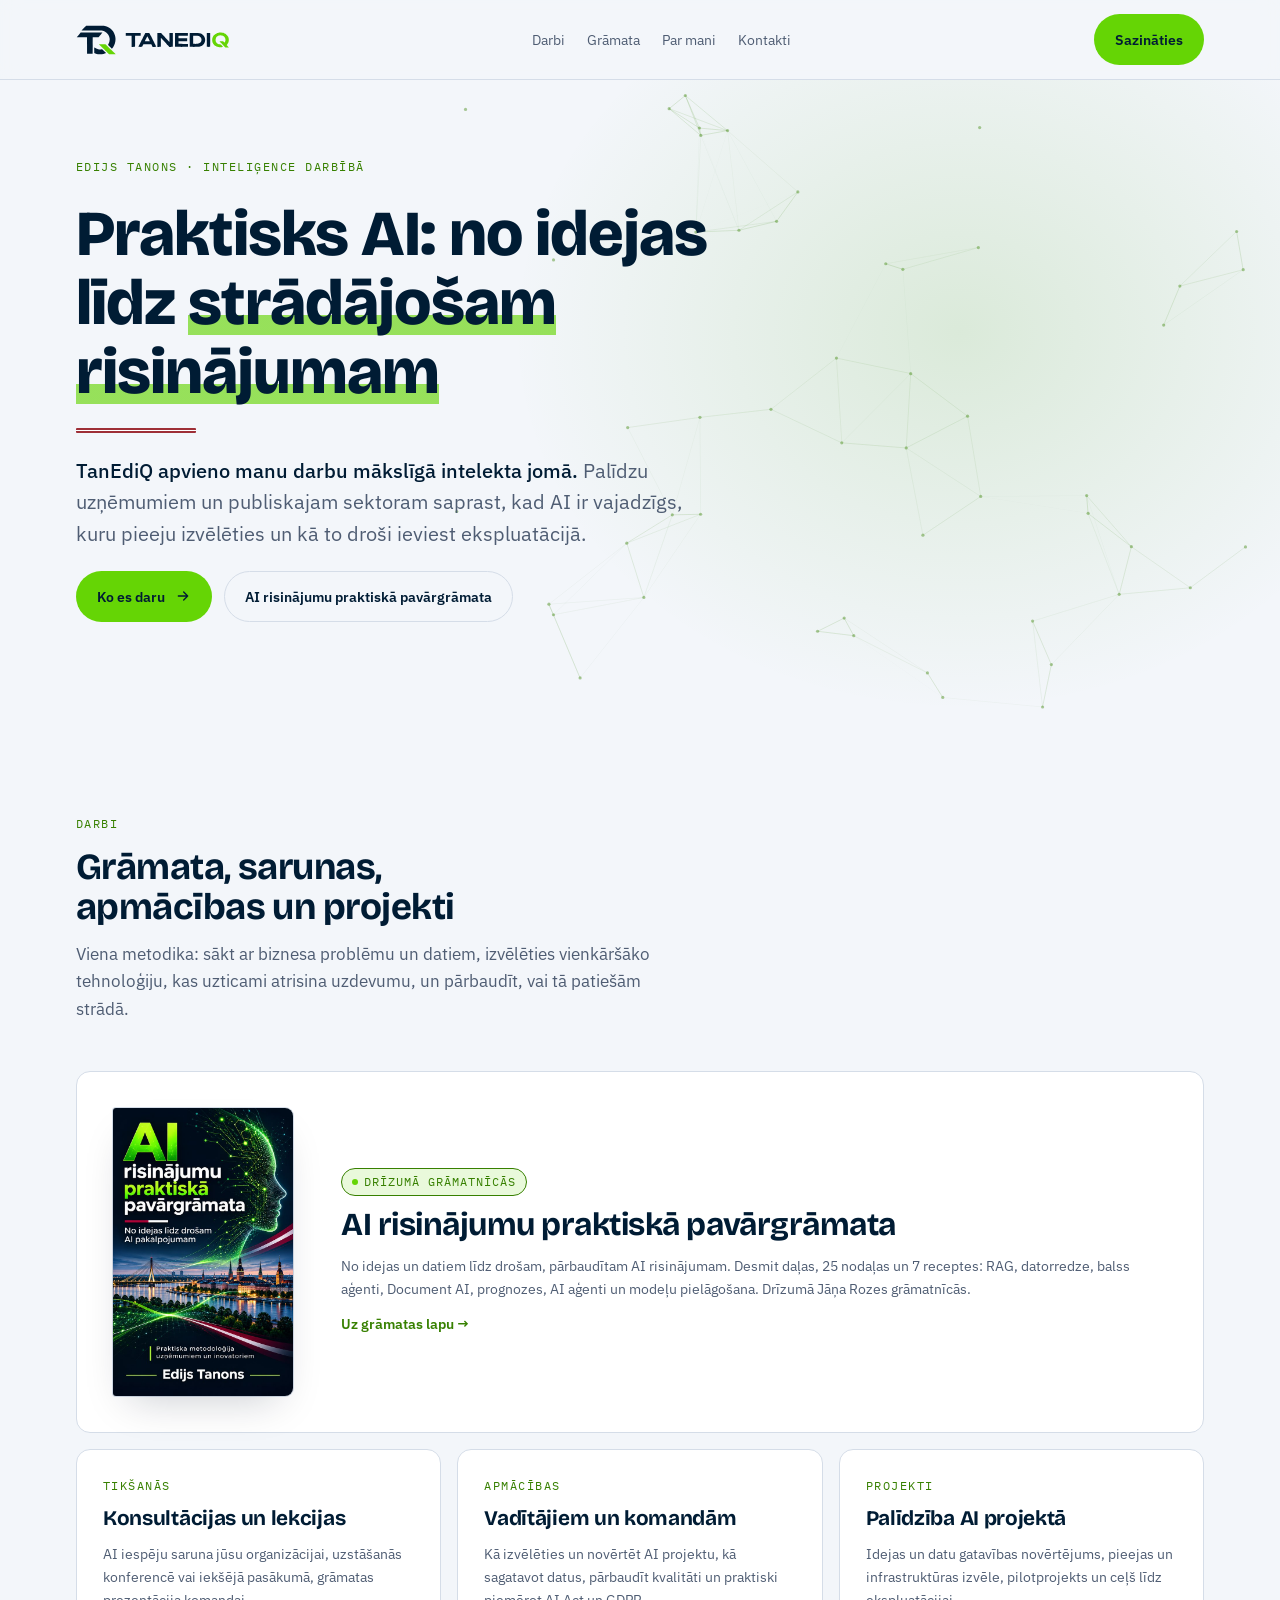
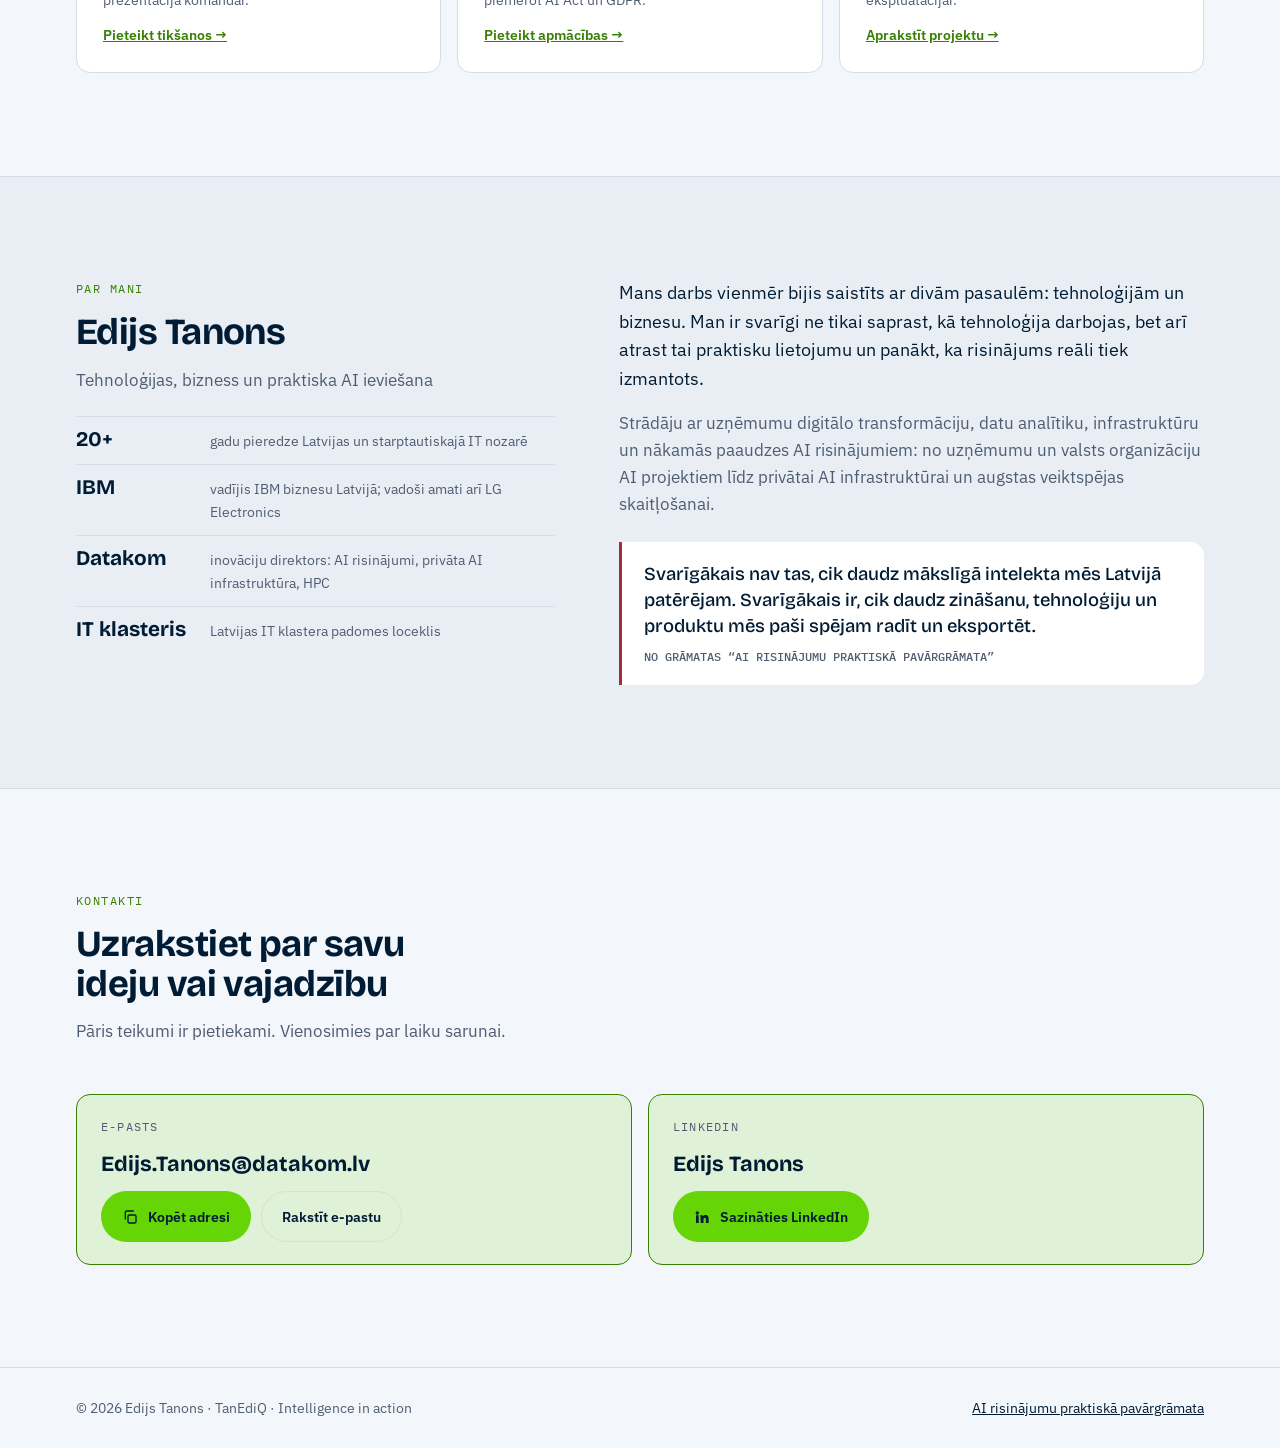
==== commit a7253cab: "Zīmola nosaukums TanEdiQ lapu nosaukumos un strukturētajos datos - WebSite un Organization: name "Ta" ====
--- a/index.html
+++ b/index.html
@@ -3,16 +3,16 @@
 <head>
 <meta charset="utf-8">
 <meta name="viewport" content="width=device-width, initial-scale=1, viewport-fit=cover">
-<title>Tanediq · Edijs Tanons · Praktisks AI uzņēmumiem</title>
-<meta name="description" content="Tanediq. Inteliģence darbībā: Edija Tanona darbs mākslīgā intelekta jomā. Grāmata, konsultācijas, apmācības un palīdzība AI projektiem.">
+<title>TanEdiQ · Edijs Tanons · Praktisks AI uzņēmumiem</title>
+<meta name="description" content="TanEdiQ. Inteliģence darbībā: Edija Tanona darbs mākslīgā intelekta jomā. Grāmata, konsultācijas, apmācības un palīdzība AI projektiem.">
 <link rel="canonical" href="https://tanediq.com/">
 <meta property="og:type" content="website">
-<meta property="og:title" content="Tanediq · Intelligence in action">
+<meta property="og:title" content="TanEdiQ · Intelligence in action">
 <meta property="og:description" content="Praktisks AI: no idejas līdz drošam, strādājošam risinājumam. Grāmata, konsultācijas, apmācības un AI projekti.">
 <meta property="og:url" content="https://tanediq.com/">
 <meta property="og:image" content="https://tanediq.com/assets/logo/tanediq-og.png">
 <meta property="og:locale" content="lv_LV">
-<meta property="og:site_name" content="Tanediq">
+<meta property="og:site_name" content="TanEdiQ">
 <meta name="twitter:card" content="summary_large_image">
 <link rel="preconnect" href="https://fonts.googleapis.com">
 <link rel="preconnect" href="https://fonts.gstatic.com" crossorigin>
@@ -32,7 +32,8 @@
    "@type": "WebSite",
    "@id": "https://tanediq.com/#website",
    "url": "https://tanediq.com/",
-   "name": "Tanediq",
+   "name": "TanEdiQ",
+   "alternateName": ["Tanediq", "tanediq.com"],
    "inLanguage": "lv",
    "publisher": {
     "@id": "https://tanediq.com/#tanediq"
@@ -41,7 +42,8 @@
   {
    "@type": "Organization",
    "@id": "https://tanediq.com/#tanediq",
-   "name": "Tanediq",
+   "name": "TanEdiQ",
+   "alternateName": "Tanediq",
    "url": "https://tanediq.com/",
    "logo": "https://tanediq.com/assets/logo/icon-512.png",
    "slogan": "Intelligence in action",
@@ -87,7 +89,7 @@
 <body>
 <header class="top">
   <div class="wrap">
-    <a class="brand" href="./"><svg class="logo" viewBox="0 0 4763 929" aria-hidden="true" focusable="false"><g transform="scale(0.7938)"><clipPath id="tqlm"><rect width="1578" height="1170"/></clipPath><g clip-path="url(#tqlm)"><g transform="translate(-1320,-756)"><g transform="translate(0.000000,3258.000000) scale(0.100000,-0.100000)" fill="currentColor"><path d="M16781 24308 c-223 -227 -617 -627 -876 -888 -468 -471 -565 -571 -565 -583 0 -4 1763 -8 3918 -10 4271 -3 3932 1 4252 -56 1460 -264 2644 -1525 2815 -2997 88 -761 -98 -1569 -540 -2339 -52 -91 -95 -174 -95 -184 0 -10 61 -75 138 -147 134 -126 260 -249 791 -769 536 -524 588 -575 598 -575 38 0 380 459 577 773 592 944 900 2205 808 3307 -21 254 -80 641 -122 800 -5 19 -25 98 -45 175 -50 197 -60 232 -85 300 -12 33 -34 96 -50 140 -137 394 -282 695 -525 1095 -332 548 -905 1142 -1461 1517 -441 297 -920 518 -1423 658 -348 97 -536 135 -821 168 -184 21 -198 21 -3535 24 l-3350 3 -404 -412z M19183 22100 c-2762 -3 -4175 -8 -4181 -15 -5 -5 -65 -80 -133 -164 -68 -85 -207 -259 -309 -385 -102 -127 -316 -393 -475 -591 -158 -198 -320 -398 -360 -445 -157 -188 -205 -250 -205 -265 0 -13 204 -15 1978 -15 1567 0 1982 -3 1995 -12 16 -12 17 -224 17 -3202 1 -2112 4 -3195 11 -3207 13 -26 2185 -30 2195 -5 3 8 6 1453 7 3211 2 2828 4 3197 17 3205 9 6 449 10 1141 10 l1127 0 55 73 c86 112 313 402 403 512 44 55 136 172 204 260 69 88 240 304 382 480 350 436 366 456 399 490 27 29 39 65 22 65 -5 1 -33 2 -63 3 -30 1 -1932 0 -4227 -3z M20320 16278 c0 -7 0 -507 -2 -1111 -1 -942 0 -1099 13 -1111 8 -7 77 -37 154 -66 192 -73 214 -81 265 -95 25 -7 110 -34 190 -60 732 -234 1656 -303 2495 -184 416 59 579 97 990 234 351 117 488 176 483 208 -2 11 -115 128 -253 261 -137 132 -472 458 -743 725 -272 267 -504 490 -515 495 -15 5 -74 -2 -177 -22 -479 -94 -859 -89 -1373 19 -458 96 -989 347 -1444 681 -53 39 -83 48 -83 26z M5845 11660 l-80 -5 0 -440 0 -440 895 -2 c819 -3 896 -4 907 -20 10 -12 13 -391 13 -1707 0 -1331 3 -1692 13 -1698 19 -12 1025 -10 1048 2 19 11 19 40 19 1703 0 1304 3 1696 12 1705 9 9 212 12 854 12 717 0 843 2 853 14 15 17 16 855 2 869 -9 9 -4396 16 -4536 7z M11839 11650 c-9 -8 -90 -159 -179 -335 -204 -401 -379 -743 -440 -860 -26 -49 -125 -243 -220 -430 -95 -187 -210 -412 -255 -500 -45 -88 -141 -275 -213 -415 -71 -140 -193 -379 -270 -530 -77 -151 -205 -403 -285 -560 -79 -157 -186 -365 -236 -463 -50 -98 -91 -184 -91 -191 0 -24 37 -26 598 -26 539 0 552 0 572 20 11 11 20 25 20 30 0 20 371 755 387 768 21 15 2403 18 2432 2 10 -5 28 -33 41 -62 12 -29 71 -149 129 -268 59 -118 131 -267 161 -330 29 -63 62 -125 73 -137 l20 -23 571 0 c354 0 577 4 586 10 17 11 -540 1134 -1180 2378 -49 94 -144 279 -211 410 -155 303 -243 470 -288 552 -20 36 -42 76 -49 90 -65 138 -440 861 -453 875 -18 18 -1199 13 -1220 -5z m891 -1566 c389 -780 492 -993 486 -1009 -5 -15 -1492 -24 -1530 -9 -9 3 -16 13 -16 21 0 14 175 368 540 1088 100 198 192 379 203 403 13 27 27 42 37 40 9 -2 120 -213 280 -534z M15568 11657 l-21 -7 5 -2146 c5 -1805 8 -2148 19 -2155 27 -17 1036 -11 1053 6 13 14 15 168 13 1396 -3 1518 -7 1430 56 1358 34 -37 363 -395 667 -723 332 -359 574 -624 794 -871 54 -60 133 -146 176 -190 42 -44 101 -107 131 -141 30 -33 180 -197 334 -364 154 -167 313 -340 354 -384 40 -45 81 -84 90 -88 27 -12 1094 -8 1109 4 18 15 18 4308 0 4309 -153 9 -1042 -2 -1049 -12 -6 -8 -7 -598 -4 -1392 7 -1563 14 -1438 -74 -1340 -25 28 -102 113 -170 190 -69 76 -154 170 -190 208 -36 39 -132 142 -212 230 -81 88 -250 272 -375 409 -126 138 -258 282 -294 321 -119 132 -394 429 -485 525 -50 52 -119 127 -155 165 -35 39 -143 153 -240 255 -97 102 -201 212 -230 245 -29 33 -83 92 -118 130 l-64 70 -550 0 c-302 0 -558 -3 -570 -8z M21065 11660 l-40 -5 -3 -2144 c-1 -1601 1 -2147 9 -2158 16 -19 3967 -19 3993 0 15 11 16 56 14 462 l-3 450 -1457 5 c-1008 3 -1460 8 -1468 16 -7 7 -9 139 -8 415 l3 404 90 7 c50 4 648 7 1330 6 682 -1 1246 1 1253 5 17 11 18 847 0 865 -9 9 -319 12 -1333 12 -1014 0 -1324 3 -1333 12 -21 21 -17 732 4 749 13 11 270 13 1443 14 784 0 1432 4 1439 8 14 10 18 862 3 871 -11 7 -3883 13 -3936 6z M25985 11662 c-246 -1 -393 -6 -399 -12 -15 -15 -19 -4279 -4 -4297 13 -17 2198 -19 2440 -3 695 47 1275 279 1707 686 645 607 812 1561 417 2389 -248 520 -753 920 -1401 1109 -33 10 -73 22 -90 28 -75 23 -275 57 -510 84 -152 18 -963 24 -2160 16z m1895 -896 c803 -18 1355 -526 1354 -1246 -1 -663 -497 -1151 -1254 -1235 -188 -21 -1317 -17 -1330 5 -12 18 -13 2449 -2 2467 12 18 601 23 1232 9z M30910 11660 l-45 -5 -3 -2144 c-1 -1576 1 -2147 9 -2157 16 -19 1018 -21 1037 -2 18 18 17 4293 0 4305 -14 9 -923 11 -998 3z"/></g><g transform="translate(0.000000,3258.000000) scale(0.100000,-0.100000)" class="logo-g"><path d="M22198 17498 c-53 -18 -13 -83 94 -155 20 -13 42 -38 48 -54 7 -16 27 -41 44 -55 33 -28 105 -98 659 -639 192 -187 358 -346 370 -355 12 -8 155 -148 318 -310 467 -465 669 -660 684 -660 7 0 25 -20 39 -44 14 -24 38 -51 53 -61 15 -10 106 -95 201 -189 95 -94 181 -175 190 -179 10 -5 26 -23 36 -40 10 -18 59 -68 108 -112 96 -86 115 -105 247 -237 47 -49 94 -90 103 -93 9 -4 20 -14 23 -24 3 -11 45 -56 93 -102 48 -46 130 -127 182 -179 52 -52 122 -121 155 -152 33 -32 80 -78 104 -103 25 -25 49 -45 54 -45 5 0 29 -16 53 -36 l44 -37 1243 -2 c683 -1 1252 1 1265 6 32 12 27 39 -16 84 -101 106 -632 617 -669 644 -23 17 -49 44 -57 60 -9 16 -30 41 -48 56 -46 37 -377 354 -408 389 -48 56 -116 122 -290 283 -96 90 -184 172 -195 184 -130 138 -437 434 -462 445 -18 8 -40 29 -49 47 -18 34 -413 425 -448 442 -12 6 -26 22 -33 35 -13 28 -412 415 -455 443 -16 10 -28 23 -28 31 0 16 -419 424 -452 440 -13 6 -30 26 -39 43 -9 18 -36 49 -60 69 -24 20 -69 62 -99 94 -40 43 -66 61 -97 69 -54 15 -2465 14 -2505 -1z M34850 11770 c-102 -4 -212 -13 -245 -19 -119 -22 -192 -39 -295 -68 -58 -17 -127 -36 -155 -44 -27 -7 -61 -21 -75 -30 -14 -10 -52 -25 -85 -35 -89 -25 -403 -194 -534 -288 -206 -146 -456 -392 -534 -525 -18 -29 -52 -83 -76 -120 -71 -106 -201 -374 -215 -445 -8 -34 -23 -94 -34 -132 -97 -323 -95 -943 3 -1174 9 -19 24 -64 34 -100 36 -122 107 -291 147 -350 17 -25 42 -65 55 -90 13 -25 41 -70 62 -100 21 -30 52 -75 69 -100 16 -25 50 -60 74 -78 24 -18 44 -39 44 -47 0 -37 420 -393 466 -395 7 0 35 -16 62 -35 248 -170 767 -333 1165 -365 259 -21 678 -6 742 27 17 8 57 17 90 19 59 5 118 16 183 36 36 11 66 56 55 84 -7 20 -76 97 -158 179 -34 33 -74 77 -89 98 -15 21 -38 43 -50 49 -13 5 -31 24 -41 41 -21 35 -264 304 -294 325 -12 9 -77 16 -183 22 -89 5 -192 16 -228 24 -312 70 -359 84 -430 126 -36 22 -76 43 -90 49 -14 5 -50 26 -80 45 -30 20 -60 36 -68 36 -17 0 -229 203 -262 251 -14 21 -48 70 -76 111 -42 61 -144 269 -144 294 0 4 -10 18 -22 31 -38 41 -63 445 -39 635 10 71 58 246 93 338 72 185 298 468 453 565 17 11 46 31 65 46 87 67 350 182 465 203 44 8 112 22 150 30 99 22 293 31 398 17 48 -6 126 -16 175 -21 98 -12 202 -35 247 -55 17 -7 59 -24 95 -36 36 -13 81 -33 100 -45 19 -12 58 -27 85 -34 28 -8 61 -24 75 -39 14 -15 48 -42 75 -60 28 -19 76 -58 107 -88 31 -29 60 -53 65 -53 5 0 23 -19 40 -42 17 -24 65 -88 107 -143 41 -55 87 -129 102 -165 15 -36 37 -83 49 -105 13 -22 26 -60 30 -85 4 -25 15 -75 25 -112 41 -151 51 -430 20 -553 -6 -22 -17 -75 -25 -118 -9 -47 -31 -114 -58 -170 -25 -51 -47 -104 -50 -118 -4 -14 -18 -38 -32 -53 -14 -15 -32 -41 -41 -59 -21 -42 -64 -87 -83 -87 -8 0 -49 35 -90 78 -42 43 -85 85 -96 93 -18 13 -46 47 -138 167 -48 64 -38 63 -590 63 -541 1 -576 -2 -577 -53 0 -10 110 -120 148 -147 18 -12 39 -36 48 -53 8 -16 77 -92 152 -168 75 -77 160 -166 187 -199 28 -34 65 -70 83 -82 18 -12 40 -33 49 -48 9 -14 40 -51 70 -81 29 -30 85 -91 124 -135 39 -44 91 -96 116 -116 24 -19 52 -49 63 -66 10 -17 35 -46 56 -65 20 -18 46 -44 58 -57 11 -13 40 -44 63 -70 22 -25 74 -84 115 -130 137 -158 420 -449 442 -455 35 -9 938 -6 980 3 51 12 63 25 45 49 -66 91 -110 145 -153 188 -105 106 -156 160 -156 167 0 5 -42 56 -94 115 -195 221 -216 247 -216 264 0 9 36 57 79 105 44 48 93 106 110 128 115 152 241 341 241 362 0 7 11 30 24 51 23 37 132 353 160 467 60 241 57 697 -5 950 -5 22 -16 67 -24 100 -18 75 -62 215 -74 229 -4 6 -20 44 -35 83 -15 40 -32 76 -37 79 -6 3 -21 29 -33 57 -23 51 -39 75 -178 269 -120 169 -319 365 -468 463 -25 16 -60 42 -78 57 -18 15 -51 38 -73 50 -22 13 -66 38 -97 55 -87 50 -218 112 -307 145 -151 58 -307 108 -336 108 -15 0 -40 5 -56 11 -30 11 -137 33 -278 55 -112 18 -459 25 -705 14z"/></g></g></g></g><g transform="translate(1510.7,206.4)"><clipPath id="tqlw"><rect width="3252" height="516"/></clipPath><g clip-path="url(#tqlw)"><g transform="translate(-546,-2052)"><g transform="translate(0.000000,3258.000000) scale(0.100000,-0.100000)" fill="currentColor"><path d="M16781 24308 c-223 -227 -617 -627 -876 -888 -468 -471 -565 -571 -565 -583 0 -4 1763 -8 3918 -10 4271 -3 3932 1 4252 -56 1460 -264 2644 -1525 2815 -2997 88 -761 -98 -1569 -540 -2339 -52 -91 -95 -174 -95 -184 0 -10 61 -75 138 -147 134 -126 260 -249 791 -769 536 -524 588 -575 598 -575 38 0 380 459 577 773 592 944 900 2205 808 3307 -21 254 -80 641 -122 800 -5 19 -25 98 -45 175 -50 197 -60 232 -85 300 -12 33 -34 96 -50 140 -137 394 -282 695 -525 1095 -332 548 -905 1142 -1461 1517 -441 297 -920 518 -1423 658 -348 97 -536 135 -821 168 -184 21 -198 21 -3535 24 l-3350 3 -404 -412z M19183 22100 c-2762 -3 -4175 -8 -4181 -15 -5 -5 -65 -80 -133 -164 -68 -85 -207 -259 -309 -385 -102 -127 -316 -393 -475 -591 -158 -198 -320 -398 -360 -445 -157 -188 -205 -250 -205 -265 0 -13 204 -15 1978 -15 1567 0 1982 -3 1995 -12 16 -12 17 -224 17 -3202 1 -2112 4 -3195 11 -3207 13 -26 2185 -30 2195 -5 3 8 6 1453 7 3211 2 2828 4 3197 17 3205 9 6 449 10 1141 10 l1127 0 55 73 c86 112 313 402 403 512 44 55 136 172 204 260 69 88 240 304 382 480 350 436 366 456 399 490 27 29 39 65 22 65 -5 1 -33 2 -63 3 -30 1 -1932 0 -4227 -3z M20320 16278 c0 -7 0 -507 -2 -1111 -1 -942 0 -1099 13 -1111 8 -7 77 -37 154 -66 192 -73 214 -81 265 -95 25 -7 110 -34 190 -60 732 -234 1656 -303 2495 -184 416 59 579 97 990 234 351 117 488 176 483 208 -2 11 -115 128 -253 261 -137 132 -472 458 -743 725 -272 267 -504 490 -515 495 -15 5 -74 -2 -177 -22 -479 -94 -859 -89 -1373 19 -458 96 -989 347 -1444 681 -53 39 -83 48 -83 26z M5845 11660 l-80 -5 0 -440 0 -440 895 -2 c819 -3 896 -4 907 -20 10 -12 13 -391 13 -1707 0 -1331 3 -1692 13 -1698 19 -12 1025 -10 1048 2 19 11 19 40 19 1703 0 1304 3 1696 12 1705 9 9 212 12 854 12 717 0 843 2 853 14 15 17 16 855 2 869 -9 9 -4396 16 -4536 7z M11839 11650 c-9 -8 -90 -159 -179 -335 -204 -401 -379 -743 -440 -860 -26 -49 -125 -243 -220 -430 -95 -187 -210 -412 -255 -500 -45 -88 -141 -275 -213 -415 -71 -140 -193 -379 -270 -530 -77 -151 -205 -403 -285 -560 -79 -157 -186 -365 -236 -463 -50 -98 -91 -184 -91 -191 0 -24 37 -26 598 -26 539 0 552 0 572 20 11 11 20 25 20 30 0 20 371 755 387 768 21 15 2403 18 2432 2 10 -5 28 -33 41 -62 12 -29 71 -149 129 -268 59 -118 131 -267 161 -330 29 -63 62 -125 73 -137 l20 -23 571 0 c354 0 577 4 586 10 17 11 -540 1134 -1180 2378 -49 94 -144 279 -211 410 -155 303 -243 470 -288 552 -20 36 -42 76 -49 90 -65 138 -440 861 -453 875 -18 18 -1199 13 -1220 -5z m891 -1566 c389 -780 492 -993 486 -1009 -5 -15 -1492 -24 -1530 -9 -9 3 -16 13 -16 21 0 14 175 368 540 1088 100 198 192 379 203 403 13 27 27 42 37 40 9 -2 120 -213 280 -534z M15568 11657 l-21 -7 5 -2146 c5 -1805 8 -2148 19 -2155 27 -17 1036 -11 1053 6 13 14 15 168 13 1396 -3 1518 -7 1430 56 1358 34 -37 363 -395 667 -723 332 -359 574 -624 794 -871 54 -60 133 -146 176 -190 42 -44 101 -107 131 -141 30 -33 180 -197 334 -364 154 -167 313 -340 354 -384 40 -45 81 -84 90 -88 27 -12 1094 -8 1109 4 18 15 18 4308 0 4309 -153 9 -1042 -2 -1049 -12 -6 -8 -7 -598 -4 -1392 7 -1563 14 -1438 -74 -1340 -25 28 -102 113 -170 190 -69 76 -154 170 -190 208 -36 39 -132 142 -212 230 -81 88 -250 272 -375 409 -126 138 -258 282 -294 321 -119 132 -394 429 -485 525 -50 52 -119 127 -155 165 -35 39 -143 153 -240 255 -97 102 -201 212 -230 245 -29 33 -83 92 -118 130 l-64 70 -550 0 c-302 0 -558 -3 -570 -8z M21065 11660 l-40 -5 -3 -2144 c-1 -1601 1 -2147 9 -2158 16 -19 3967 -19 3993 0 15 11 16 56 14 462 l-3 450 -1457 5 c-1008 3 -1460 8 -1468 16 -7 7 -9 139 -8 415 l3 404 90 7 c50 4 648 7 1330 6 682 -1 1246 1 1253 5 17 11 18 847 0 865 -9 9 -319 12 -1333 12 -1014 0 -1324 3 -1333 12 -21 21 -17 732 4 749 13 11 270 13 1443 14 784 0 1432 4 1439 8 14 10 18 862 3 871 -11 7 -3883 13 -3936 6z M25985 11662 c-246 -1 -393 -6 -399 -12 -15 -15 -19 -4279 -4 -4297 13 -17 2198 -19 2440 -3 695 47 1275 279 1707 686 645 607 812 1561 417 2389 -248 520 -753 920 -1401 1109 -33 10 -73 22 -90 28 -75 23 -275 57 -510 84 -152 18 -963 24 -2160 16z m1895 -896 c803 -18 1355 -526 1354 -1246 -1 -663 -497 -1151 -1254 -1235 -188 -21 -1317 -17 -1330 5 -12 18 -13 2449 -2 2467 12 18 601 23 1232 9z M30910 11660 l-45 -5 -3 -2144 c-1 -1576 1 -2147 9 -2157 16 -19 1018 -21 1037 -2 18 18 17 4293 0 4305 -14 9 -923 11 -998 3z"/></g><g transform="translate(0.000000,3258.000000) scale(0.100000,-0.100000)" class="logo-g"><path d="M22198 17498 c-53 -18 -13 -83 94 -155 20 -13 42 -38 48 -54 7 -16 27 -41 44 -55 33 -28 105 -98 659 -639 192 -187 358 -346 370 -355 12 -8 155 -148 318 -310 467 -465 669 -660 684 -660 7 0 25 -20 39 -44 14 -24 38 -51 53 -61 15 -10 106 -95 201 -189 95 -94 181 -175 190 -179 10 -5 26 -23 36 -40 10 -18 59 -68 108 -112 96 -86 115 -105 247 -237 47 -49 94 -90 103 -93 9 -4 20 -14 23 -24 3 -11 45 -56 93 -102 48 -46 130 -127 182 -179 52 -52 122 -121 155 -152 33 -32 80 -78 104 -103 25 -25 49 -45 54 -45 5 0 29 -16 53 -36 l44 -37 1243 -2 c683 -1 1252 1 1265 6 32 12 27 39 -16 84 -101 106 -632 617 -669 644 -23 17 -49 44 -57 60 -9 16 -30 41 -48 56 -46 37 -377 354 -408 389 -48 56 -116 122 -290 283 -96 90 -184 172 -195 184 -130 138 -437 434 -462 445 -18 8 -40 29 -49 47 -18 34 -413 425 -448 442 -12 6 -26 22 -33 35 -13 28 -412 415 -455 443 -16 10 -28 23 -28 31 0 16 -419 424 -452 440 -13 6 -30 26 -39 43 -9 18 -36 49 -60 69 -24 20 -69 62 -99 94 -40 43 -66 61 -97 69 -54 15 -2465 14 -2505 -1z M34850 11770 c-102 -4 -212 -13 -245 -19 -119 -22 -192 -39 -295 -68 -58 -17 -127 -36 -155 -44 -27 -7 -61 -21 -75 -30 -14 -10 -52 -25 -85 -35 -89 -25 -403 -194 -534 -288 -206 -146 -456 -392 -534 -525 -18 -29 -52 -83 -76 -120 -71 -106 -201 -374 -215 -445 -8 -34 -23 -94 -34 -132 -97 -323 -95 -943 3 -1174 9 -19 24 -64 34 -100 36 -122 107 -291 147 -350 17 -25 42 -65 55 -90 13 -25 41 -70 62 -100 21 -30 52 -75 69 -100 16 -25 50 -60 74 -78 24 -18 44 -39 44 -47 0 -37 420 -393 466 -395 7 0 35 -16 62 -35 248 -170 767 -333 1165 -365 259 -21 678 -6 742 27 17 8 57 17 90 19 59 5 118 16 183 36 36 11 66 56 55 84 -7 20 -76 97 -158 179 -34 33 -74 77 -89 98 -15 21 -38 43 -50 49 -13 5 -31 24 -41 41 -21 35 -264 304 -294 325 -12 9 -77 16 -183 22 -89 5 -192 16 -228 24 -312 70 -359 84 -430 126 -36 22 -76 43 -90 49 -14 5 -50 26 -80 45 -30 20 -60 36 -68 36 -17 0 -229 203 -262 251 -14 21 -48 70 -76 111 -42 61 -144 269 -144 294 0 4 -10 18 -22 31 -38 41 -63 445 -39 635 10 71 58 246 93 338 72 185 298 468 453 565 17 11 46 31 65 46 87 67 350 182 465 203 44 8 112 22 150 30 99 22 293 31 398 17 48 -6 126 -16 175 -21 98 -12 202 -35 247 -55 17 -7 59 -24 95 -36 36 -13 81 -33 100 -45 19 -12 58 -27 85 -34 28 -8 61 -24 75 -39 14 -15 48 -42 75 -60 28 -19 76 -58 107 -88 31 -29 60 -53 65 -53 5 0 23 -19 40 -42 17 -24 65 -88 107 -143 41 -55 87 -129 102 -165 15 -36 37 -83 49 -105 13 -22 26 -60 30 -85 4 -25 15 -75 25 -112 41 -151 51 -430 20 -553 -6 -22 -17 -75 -25 -118 -9 -47 -31 -114 -58 -170 -25 -51 -47 -104 -50 -118 -4 -14 -18 -38 -32 -53 -14 -15 -32 -41 -41 -59 -21 -42 -64 -87 -83 -87 -8 0 -49 35 -90 78 -42 43 -85 85 -96 93 -18 13 -46 47 -138 167 -48 64 -38 63 -590 63 -541 1 -576 -2 -577 -53 0 -10 110 -120 148 -147 18 -12 39 -36 48 -53 8 -16 77 -92 152 -168 75 -77 160 -166 187 -199 28 -34 65 -70 83 -82 18 -12 40 -33 49 -48 9 -14 40 -51 70 -81 29 -30 85 -91 124 -135 39 -44 91 -96 116 -116 24 -19 52 -49 63 -66 10 -17 35 -46 56 -65 20 -18 46 -44 58 -57 11 -13 40 -44 63 -70 22 -25 74 -84 115 -130 137 -158 420 -449 442 -455 35 -9 938 -6 980 3 51 12 63 25 45 49 -66 91 -110 145 -153 188 -105 106 -156 160 -156 167 0 5 -42 56 -94 115 -195 221 -216 247 -216 264 0 9 36 57 79 105 44 48 93 106 110 128 115 152 241 341 241 362 0 7 11 30 24 51 23 37 132 353 160 467 60 241 57 697 -5 950 -5 22 -16 67 -24 100 -18 75 -62 215 -74 229 -4 6 -20 44 -35 83 -15 40 -32 76 -37 79 -6 3 -21 29 -33 57 -23 51 -39 75 -178 269 -120 169 -319 365 -468 463 -25 16 -60 42 -78 57 -18 15 -51 38 -73 50 -22 13 -66 38 -97 55 -87 50 -218 112 -307 145 -151 58 -307 108 -336 108 -15 0 -40 5 -56 11 -30 11 -137 33 -278 55 -112 18 -459 25 -705 14z"/></g></g></g></g></svg><span class="sr-only">Tanediq</span></a>
+    <a class="brand" href="./"><svg class="logo" viewBox="0 0 4763 929" aria-hidden="true" focusable="false"><g transform="scale(0.7938)"><clipPath id="tqlm"><rect width="1578" height="1170"/></clipPath><g clip-path="url(#tqlm)"><g transform="translate(-1320,-756)"><g transform="translate(0.000000,3258.000000) scale(0.100000,-0.100000)" fill="currentColor"><path d="M16781 24308 c-223 -227 -617 -627 -876 -888 -468 -471 -565 -571 -565 -583 0 -4 1763 -8 3918 -10 4271 -3 3932 1 4252 -56 1460 -264 2644 -1525 2815 -2997 88 -761 -98 -1569 -540 -2339 -52 -91 -95 -174 -95 -184 0 -10 61 -75 138 -147 134 -126 260 -249 791 -769 536 -524 588 -575 598 -575 38 0 380 459 577 773 592 944 900 2205 808 3307 -21 254 -80 641 -122 800 -5 19 -25 98 -45 175 -50 197 -60 232 -85 300 -12 33 -34 96 -50 140 -137 394 -282 695 -525 1095 -332 548 -905 1142 -1461 1517 -441 297 -920 518 -1423 658 -348 97 -536 135 -821 168 -184 21 -198 21 -3535 24 l-3350 3 -404 -412z M19183 22100 c-2762 -3 -4175 -8 -4181 -15 -5 -5 -65 -80 -133 -164 -68 -85 -207 -259 -309 -385 -102 -127 -316 -393 -475 -591 -158 -198 -320 -398 -360 -445 -157 -188 -205 -250 -205 -265 0 -13 204 -15 1978 -15 1567 0 1982 -3 1995 -12 16 -12 17 -224 17 -3202 1 -2112 4 -3195 11 -3207 13 -26 2185 -30 2195 -5 3 8 6 1453 7 3211 2 2828 4 3197 17 3205 9 6 449 10 1141 10 l1127 0 55 73 c86 112 313 402 403 512 44 55 136 172 204 260 69 88 240 304 382 480 350 436 366 456 399 490 27 29 39 65 22 65 -5 1 -33 2 -63 3 -30 1 -1932 0 -4227 -3z M20320 16278 c0 -7 0 -507 -2 -1111 -1 -942 0 -1099 13 -1111 8 -7 77 -37 154 -66 192 -73 214 -81 265 -95 25 -7 110 -34 190 -60 732 -234 1656 -303 2495 -184 416 59 579 97 990 234 351 117 488 176 483 208 -2 11 -115 128 -253 261 -137 132 -472 458 -743 725 -272 267 -504 490 -515 495 -15 5 -74 -2 -177 -22 -479 -94 -859 -89 -1373 19 -458 96 -989 347 -1444 681 -53 39 -83 48 -83 26z M5845 11660 l-80 -5 0 -440 0 -440 895 -2 c819 -3 896 -4 907 -20 10 -12 13 -391 13 -1707 0 -1331 3 -1692 13 -1698 19 -12 1025 -10 1048 2 19 11 19 40 19 1703 0 1304 3 1696 12 1705 9 9 212 12 854 12 717 0 843 2 853 14 15 17 16 855 2 869 -9 9 -4396 16 -4536 7z M11839 11650 c-9 -8 -90 -159 -179 -335 -204 -401 -379 -743 -440 -860 -26 -49 -125 -243 -220 -430 -95 -187 -210 -412 -255 -500 -45 -88 -141 -275 -213 -415 -71 -140 -193 -379 -270 -530 -77 -151 -205 -403 -285 -560 -79 -157 -186 -365 -236 -463 -50 -98 -91 -184 -91 -191 0 -24 37 -26 598 -26 539 0 552 0 572 20 11 11 20 25 20 30 0 20 371 755 387 768 21 15 2403 18 2432 2 10 -5 28 -33 41 -62 12 -29 71 -149 129 -268 59 -118 131 -267 161 -330 29 -63 62 -125 73 -137 l20 -23 571 0 c354 0 577 4 586 10 17 11 -540 1134 -1180 2378 -49 94 -144 279 -211 410 -155 303 -243 470 -288 552 -20 36 -42 76 -49 90 -65 138 -440 861 -453 875 -18 18 -1199 13 -1220 -5z m891 -1566 c389 -780 492 -993 486 -1009 -5 -15 -1492 -24 -1530 -9 -9 3 -16 13 -16 21 0 14 175 368 540 1088 100 198 192 379 203 403 13 27 27 42 37 40 9 -2 120 -213 280 -534z M15568 11657 l-21 -7 5 -2146 c5 -1805 8 -2148 19 -2155 27 -17 1036 -11 1053 6 13 14 15 168 13 1396 -3 1518 -7 1430 56 1358 34 -37 363 -395 667 -723 332 -359 574 -624 794 -871 54 -60 133 -146 176 -190 42 -44 101 -107 131 -141 30 -33 180 -197 334 -364 154 -167 313 -340 354 -384 40 -45 81 -84 90 -88 27 -12 1094 -8 1109 4 18 15 18 4308 0 4309 -153 9 -1042 -2 -1049 -12 -6 -8 -7 -598 -4 -1392 7 -1563 14 -1438 -74 -1340 -25 28 -102 113 -170 190 -69 76 -154 170 -190 208 -36 39 -132 142 -212 230 -81 88 -250 272 -375 409 -126 138 -258 282 -294 321 -119 132 -394 429 -485 525 -50 52 -119 127 -155 165 -35 39 -143 153 -240 255 -97 102 -201 212 -230 245 -29 33 -83 92 -118 130 l-64 70 -550 0 c-302 0 -558 -3 -570 -8z M21065 11660 l-40 -5 -3 -2144 c-1 -1601 1 -2147 9 -2158 16 -19 3967 -19 3993 0 15 11 16 56 14 462 l-3 450 -1457 5 c-1008 3 -1460 8 -1468 16 -7 7 -9 139 -8 415 l3 404 90 7 c50 4 648 7 1330 6 682 -1 1246 1 1253 5 17 11 18 847 0 865 -9 9 -319 12 -1333 12 -1014 0 -1324 3 -1333 12 -21 21 -17 732 4 749 13 11 270 13 1443 14 784 0 1432 4 1439 8 14 10 18 862 3 871 -11 7 -3883 13 -3936 6z M25985 11662 c-246 -1 -393 -6 -399 -12 -15 -15 -19 -4279 -4 -4297 13 -17 2198 -19 2440 -3 695 47 1275 279 1707 686 645 607 812 1561 417 2389 -248 520 -753 920 -1401 1109 -33 10 -73 22 -90 28 -75 23 -275 57 -510 84 -152 18 -963 24 -2160 16z m1895 -896 c803 -18 1355 -526 1354 -1246 -1 -663 -497 -1151 -1254 -1235 -188 -21 -1317 -17 -1330 5 -12 18 -13 2449 -2 2467 12 18 601 23 1232 9z M30910 11660 l-45 -5 -3 -2144 c-1 -1576 1 -2147 9 -2157 16 -19 1018 -21 1037 -2 18 18 17 4293 0 4305 -14 9 -923 11 -998 3z"/></g><g transform="translate(0.000000,3258.000000) scale(0.100000,-0.100000)" class="logo-g"><path d="M22198 17498 c-53 -18 -13 -83 94 -155 20 -13 42 -38 48 -54 7 -16 27 -41 44 -55 33 -28 105 -98 659 -639 192 -187 358 -346 370 -355 12 -8 155 -148 318 -310 467 -465 669 -660 684 -660 7 0 25 -20 39 -44 14 -24 38 -51 53 -61 15 -10 106 -95 201 -189 95 -94 181 -175 190 -179 10 -5 26 -23 36 -40 10 -18 59 -68 108 -112 96 -86 115 -105 247 -237 47 -49 94 -90 103 -93 9 -4 20 -14 23 -24 3 -11 45 -56 93 -102 48 -46 130 -127 182 -179 52 -52 122 -121 155 -152 33 -32 80 -78 104 -103 25 -25 49 -45 54 -45 5 0 29 -16 53 -36 l44 -37 1243 -2 c683 -1 1252 1 1265 6 32 12 27 39 -16 84 -101 106 -632 617 -669 644 -23 17 -49 44 -57 60 -9 16 -30 41 -48 56 -46 37 -377 354 -408 389 -48 56 -116 122 -290 283 -96 90 -184 172 -195 184 -130 138 -437 434 -462 445 -18 8 -40 29 -49 47 -18 34 -413 425 -448 442 -12 6 -26 22 -33 35 -13 28 -412 415 -455 443 -16 10 -28 23 -28 31 0 16 -419 424 -452 440 -13 6 -30 26 -39 43 -9 18 -36 49 -60 69 -24 20 -69 62 -99 94 -40 43 -66 61 -97 69 -54 15 -2465 14 -2505 -1z M34850 11770 c-102 -4 -212 -13 -245 -19 -119 -22 -192 -39 -295 -68 -58 -17 -127 -36 -155 -44 -27 -7 -61 -21 -75 -30 -14 -10 -52 -25 -85 -35 -89 -25 -403 -194 -534 -288 -206 -146 -456 -392 -534 -525 -18 -29 -52 -83 -76 -120 -71 -106 -201 -374 -215 -445 -8 -34 -23 -94 -34 -132 -97 -323 -95 -943 3 -1174 9 -19 24 -64 34 -100 36 -122 107 -291 147 -350 17 -25 42 -65 55 -90 13 -25 41 -70 62 -100 21 -30 52 -75 69 -100 16 -25 50 -60 74 -78 24 -18 44 -39 44 -47 0 -37 420 -393 466 -395 7 0 35 -16 62 -35 248 -170 767 -333 1165 -365 259 -21 678 -6 742 27 17 8 57 17 90 19 59 5 118 16 183 36 36 11 66 56 55 84 -7 20 -76 97 -158 179 -34 33 -74 77 -89 98 -15 21 -38 43 -50 49 -13 5 -31 24 -41 41 -21 35 -264 304 -294 325 -12 9 -77 16 -183 22 -89 5 -192 16 -228 24 -312 70 -359 84 -430 126 -36 22 -76 43 -90 49 -14 5 -50 26 -80 45 -30 20 -60 36 -68 36 -17 0 -229 203 -262 251 -14 21 -48 70 -76 111 -42 61 -144 269 -144 294 0 4 -10 18 -22 31 -38 41 -63 445 -39 635 10 71 58 246 93 338 72 185 298 468 453 565 17 11 46 31 65 46 87 67 350 182 465 203 44 8 112 22 150 30 99 22 293 31 398 17 48 -6 126 -16 175 -21 98 -12 202 -35 247 -55 17 -7 59 -24 95 -36 36 -13 81 -33 100 -45 19 -12 58 -27 85 -34 28 -8 61 -24 75 -39 14 -15 48 -42 75 -60 28 -19 76 -58 107 -88 31 -29 60 -53 65 -53 5 0 23 -19 40 -42 17 -24 65 -88 107 -143 41 -55 87 -129 102 -165 15 -36 37 -83 49 -105 13 -22 26 -60 30 -85 4 -25 15 -75 25 -112 41 -151 51 -430 20 -553 -6 -22 -17 -75 -25 -118 -9 -47 -31 -114 -58 -170 -25 -51 -47 -104 -50 -118 -4 -14 -18 -38 -32 -53 -14 -15 -32 -41 -41 -59 -21 -42 -64 -87 -83 -87 -8 0 -49 35 -90 78 -42 43 -85 85 -96 93 -18 13 -46 47 -138 167 -48 64 -38 63 -590 63 -541 1 -576 -2 -577 -53 0 -10 110 -120 148 -147 18 -12 39 -36 48 -53 8 -16 77 -92 152 -168 75 -77 160 -166 187 -199 28 -34 65 -70 83 -82 18 -12 40 -33 49 -48 9 -14 40 -51 70 -81 29 -30 85 -91 124 -135 39 -44 91 -96 116 -116 24 -19 52 -49 63 -66 10 -17 35 -46 56 -65 20 -18 46 -44 58 -57 11 -13 40 -44 63 -70 22 -25 74 -84 115 -130 137 -158 420 -449 442 -455 35 -9 938 -6 980 3 51 12 63 25 45 49 -66 91 -110 145 -153 188 -105 106 -156 160 -156 167 0 5 -42 56 -94 115 -195 221 -216 247 -216 264 0 9 36 57 79 105 44 48 93 106 110 128 115 152 241 341 241 362 0 7 11 30 24 51 23 37 132 353 160 467 60 241 57 697 -5 950 -5 22 -16 67 -24 100 -18 75 -62 215 -74 229 -4 6 -20 44 -35 83 -15 40 -32 76 -37 79 -6 3 -21 29 -33 57 -23 51 -39 75 -178 269 -120 169 -319 365 -468 463 -25 16 -60 42 -78 57 -18 15 -51 38 -73 50 -22 13 -66 38 -97 55 -87 50 -218 112 -307 145 -151 58 -307 108 -336 108 -15 0 -40 5 -56 11 -30 11 -137 33 -278 55 -112 18 -459 25 -705 14z"/></g></g></g></g><g transform="translate(1510.7,206.4)"><clipPath id="tqlw"><rect width="3252" height="516"/></clipPath><g clip-path="url(#tqlw)"><g transform="translate(-546,-2052)"><g transform="translate(0.000000,3258.000000) scale(0.100000,-0.100000)" fill="currentColor"><path d="M16781 24308 c-223 -227 -617 -627 -876 -888 -468 -471 -565 -571 -565 -583 0 -4 1763 -8 3918 -10 4271 -3 3932 1 4252 -56 1460 -264 2644 -1525 2815 -2997 88 -761 -98 -1569 -540 -2339 -52 -91 -95 -174 -95 -184 0 -10 61 -75 138 -147 134 -126 260 -249 791 -769 536 -524 588 -575 598 -575 38 0 380 459 577 773 592 944 900 2205 808 3307 -21 254 -80 641 -122 800 -5 19 -25 98 -45 175 -50 197 -60 232 -85 300 -12 33 -34 96 -50 140 -137 394 -282 695 -525 1095 -332 548 -905 1142 -1461 1517 -441 297 -920 518 -1423 658 -348 97 -536 135 -821 168 -184 21 -198 21 -3535 24 l-3350 3 -404 -412z M19183 22100 c-2762 -3 -4175 -8 -4181 -15 -5 -5 -65 -80 -133 -164 -68 -85 -207 -259 -309 -385 -102 -127 -316 -393 -475 -591 -158 -198 -320 -398 -360 -445 -157 -188 -205 -250 -205 -265 0 -13 204 -15 1978 -15 1567 0 1982 -3 1995 -12 16 -12 17 -224 17 -3202 1 -2112 4 -3195 11 -3207 13 -26 2185 -30 2195 -5 3 8 6 1453 7 3211 2 2828 4 3197 17 3205 9 6 449 10 1141 10 l1127 0 55 73 c86 112 313 402 403 512 44 55 136 172 204 260 69 88 240 304 382 480 350 436 366 456 399 490 27 29 39 65 22 65 -5 1 -33 2 -63 3 -30 1 -1932 0 -4227 -3z M20320 16278 c0 -7 0 -507 -2 -1111 -1 -942 0 -1099 13 -1111 8 -7 77 -37 154 -66 192 -73 214 -81 265 -95 25 -7 110 -34 190 -60 732 -234 1656 -303 2495 -184 416 59 579 97 990 234 351 117 488 176 483 208 -2 11 -115 128 -253 261 -137 132 -472 458 -743 725 -272 267 -504 490 -515 495 -15 5 -74 -2 -177 -22 -479 -94 -859 -89 -1373 19 -458 96 -989 347 -1444 681 -53 39 -83 48 -83 26z M5845 11660 l-80 -5 0 -440 0 -440 895 -2 c819 -3 896 -4 907 -20 10 -12 13 -391 13 -1707 0 -1331 3 -1692 13 -1698 19 -12 1025 -10 1048 2 19 11 19 40 19 1703 0 1304 3 1696 12 1705 9 9 212 12 854 12 717 0 843 2 853 14 15 17 16 855 2 869 -9 9 -4396 16 -4536 7z M11839 11650 c-9 -8 -90 -159 -179 -335 -204 -401 -379 -743 -440 -860 -26 -49 -125 -243 -220 -430 -95 -187 -210 -412 -255 -500 -45 -88 -141 -275 -213 -415 -71 -140 -193 -379 -270 -530 -77 -151 -205 -403 -285 -560 -79 -157 -186 -365 -236 -463 -50 -98 -91 -184 -91 -191 0 -24 37 -26 598 -26 539 0 552 0 572 20 11 11 20 25 20 30 0 20 371 755 387 768 21 15 2403 18 2432 2 10 -5 28 -33 41 -62 12 -29 71 -149 129 -268 59 -118 131 -267 161 -330 29 -63 62 -125 73 -137 l20 -23 571 0 c354 0 577 4 586 10 17 11 -540 1134 -1180 2378 -49 94 -144 279 -211 410 -155 303 -243 470 -288 552 -20 36 -42 76 -49 90 -65 138 -440 861 -453 875 -18 18 -1199 13 -1220 -5z m891 -1566 c389 -780 492 -993 486 -1009 -5 -15 -1492 -24 -1530 -9 -9 3 -16 13 -16 21 0 14 175 368 540 1088 100 198 192 379 203 403 13 27 27 42 37 40 9 -2 120 -213 280 -534z M15568 11657 l-21 -7 5 -2146 c5 -1805 8 -2148 19 -2155 27 -17 1036 -11 1053 6 13 14 15 168 13 1396 -3 1518 -7 1430 56 1358 34 -37 363 -395 667 -723 332 -359 574 -624 794 -871 54 -60 133 -146 176 -190 42 -44 101 -107 131 -141 30 -33 180 -197 334 -364 154 -167 313 -340 354 -384 40 -45 81 -84 90 -88 27 -12 1094 -8 1109 4 18 15 18 4308 0 4309 -153 9 -1042 -2 -1049 -12 -6 -8 -7 -598 -4 -1392 7 -1563 14 -1438 -74 -1340 -25 28 -102 113 -170 190 -69 76 -154 170 -190 208 -36 39 -132 142 -212 230 -81 88 -250 272 -375 409 -126 138 -258 282 -294 321 -119 132 -394 429 -485 525 -50 52 -119 127 -155 165 -35 39 -143 153 -240 255 -97 102 -201 212 -230 245 -29 33 -83 92 -118 130 l-64 70 -550 0 c-302 0 -558 -3 -570 -8z M21065 11660 l-40 -5 -3 -2144 c-1 -1601 1 -2147 9 -2158 16 -19 3967 -19 3993 0 15 11 16 56 14 462 l-3 450 -1457 5 c-1008 3 -1460 8 -1468 16 -7 7 -9 139 -8 415 l3 404 90 7 c50 4 648 7 1330 6 682 -1 1246 1 1253 5 17 11 18 847 0 865 -9 9 -319 12 -1333 12 -1014 0 -1324 3 -1333 12 -21 21 -17 732 4 749 13 11 270 13 1443 14 784 0 1432 4 1439 8 14 10 18 862 3 871 -11 7 -3883 13 -3936 6z M25985 11662 c-246 -1 -393 -6 -399 -12 -15 -15 -19 -4279 -4 -4297 13 -17 2198 -19 2440 -3 695 47 1275 279 1707 686 645 607 812 1561 417 2389 -248 520 -753 920 -1401 1109 -33 10 -73 22 -90 28 -75 23 -275 57 -510 84 -152 18 -963 24 -2160 16z m1895 -896 c803 -18 1355 -526 1354 -1246 -1 -663 -497 -1151 -1254 -1235 -188 -21 -1317 -17 -1330 5 -12 18 -13 2449 -2 2467 12 18 601 23 1232 9z M30910 11660 l-45 -5 -3 -2144 c-1 -1576 1 -2147 9 -2157 16 -19 1018 -21 1037 -2 18 18 17 4293 0 4305 -14 9 -923 11 -998 3z"/></g><g transform="translate(0.000000,3258.000000) scale(0.100000,-0.100000)" class="logo-g"><path d="M22198 17498 c-53 -18 -13 -83 94 -155 20 -13 42 -38 48 -54 7 -16 27 -41 44 -55 33 -28 105 -98 659 -639 192 -187 358 -346 370 -355 12 -8 155 -148 318 -310 467 -465 669 -660 684 -660 7 0 25 -20 39 -44 14 -24 38 -51 53 -61 15 -10 106 -95 201 -189 95 -94 181 -175 190 -179 10 -5 26 -23 36 -40 10 -18 59 -68 108 -112 96 -86 115 -105 247 -237 47 -49 94 -90 103 -93 9 -4 20 -14 23 -24 3 -11 45 -56 93 -102 48 -46 130 -127 182 -179 52 -52 122 -121 155 -152 33 -32 80 -78 104 -103 25 -25 49 -45 54 -45 5 0 29 -16 53 -36 l44 -37 1243 -2 c683 -1 1252 1 1265 6 32 12 27 39 -16 84 -101 106 -632 617 -669 644 -23 17 -49 44 -57 60 -9 16 -30 41 -48 56 -46 37 -377 354 -408 389 -48 56 -116 122 -290 283 -96 90 -184 172 -195 184 -130 138 -437 434 -462 445 -18 8 -40 29 -49 47 -18 34 -413 425 -448 442 -12 6 -26 22 -33 35 -13 28 -412 415 -455 443 -16 10 -28 23 -28 31 0 16 -419 424 -452 440 -13 6 -30 26 -39 43 -9 18 -36 49 -60 69 -24 20 -69 62 -99 94 -40 43 -66 61 -97 69 -54 15 -2465 14 -2505 -1z M34850 11770 c-102 -4 -212 -13 -245 -19 -119 -22 -192 -39 -295 -68 -58 -17 -127 -36 -155 -44 -27 -7 -61 -21 -75 -30 -14 -10 -52 -25 -85 -35 -89 -25 -403 -194 -534 -288 -206 -146 -456 -392 -534 -525 -18 -29 -52 -83 -76 -120 -71 -106 -201 -374 -215 -445 -8 -34 -23 -94 -34 -132 -97 -323 -95 -943 3 -1174 9 -19 24 -64 34 -100 36 -122 107 -291 147 -350 17 -25 42 -65 55 -90 13 -25 41 -70 62 -100 21 -30 52 -75 69 -100 16 -25 50 -60 74 -78 24 -18 44 -39 44 -47 0 -37 420 -393 466 -395 7 0 35 -16 62 -35 248 -170 767 -333 1165 -365 259 -21 678 -6 742 27 17 8 57 17 90 19 59 5 118 16 183 36 36 11 66 56 55 84 -7 20 -76 97 -158 179 -34 33 -74 77 -89 98 -15 21 -38 43 -50 49 -13 5 -31 24 -41 41 -21 35 -264 304 -294 325 -12 9 -77 16 -183 22 -89 5 -192 16 -228 24 -312 70 -359 84 -430 126 -36 22 -76 43 -90 49 -14 5 -50 26 -80 45 -30 20 -60 36 -68 36 -17 0 -229 203 -262 251 -14 21 -48 70 -76 111 -42 61 -144 269 -144 294 0 4 -10 18 -22 31 -38 41 -63 445 -39 635 10 71 58 246 93 338 72 185 298 468 453 565 17 11 46 31 65 46 87 67 350 182 465 203 44 8 112 22 150 30 99 22 293 31 398 17 48 -6 126 -16 175 -21 98 -12 202 -35 247 -55 17 -7 59 -24 95 -36 36 -13 81 -33 100 -45 19 -12 58 -27 85 -34 28 -8 61 -24 75 -39 14 -15 48 -42 75 -60 28 -19 76 -58 107 -88 31 -29 60 -53 65 -53 5 0 23 -19 40 -42 17 -24 65 -88 107 -143 41 -55 87 -129 102 -165 15 -36 37 -83 49 -105 13 -22 26 -60 30 -85 4 -25 15 -75 25 -112 41 -151 51 -430 20 -553 -6 -22 -17 -75 -25 -118 -9 -47 -31 -114 -58 -170 -25 -51 -47 -104 -50 -118 -4 -14 -18 -38 -32 -53 -14 -15 -32 -41 -41 -59 -21 -42 -64 -87 -83 -87 -8 0 -49 35 -90 78 -42 43 -85 85 -96 93 -18 13 -46 47 -138 167 -48 64 -38 63 -590 63 -541 1 -576 -2 -577 -53 0 -10 110 -120 148 -147 18 -12 39 -36 48 -53 8 -16 77 -92 152 -168 75 -77 160 -166 187 -199 28 -34 65 -70 83 -82 18 -12 40 -33 49 -48 9 -14 40 -51 70 -81 29 -30 85 -91 124 -135 39 -44 91 -96 116 -116 24 -19 52 -49 63 -66 10 -17 35 -46 56 -65 20 -18 46 -44 58 -57 11 -13 40 -44 63 -70 22 -25 74 -84 115 -130 137 -158 420 -449 442 -455 35 -9 938 -6 980 3 51 12 63 25 45 49 -66 91 -110 145 -153 188 -105 106 -156 160 -156 167 0 5 -42 56 -94 115 -195 221 -216 247 -216 264 0 9 36 57 79 105 44 48 93 106 110 128 115 152 241 341 241 362 0 7 11 30 24 51 23 37 132 353 160 467 60 241 57 697 -5 950 -5 22 -16 67 -24 100 -18 75 -62 215 -74 229 -4 6 -20 44 -35 83 -15 40 -32 76 -37 79 -6 3 -21 29 -33 57 -23 51 -39 75 -178 269 -120 169 -319 365 -468 463 -25 16 -60 42 -78 57 -18 15 -51 38 -73 50 -22 13 -66 38 -97 55 -87 50 -218 112 -307 145 -151 58 -307 108 -336 108 -15 0 -40 5 -56 11 -30 11 -137 33 -278 55 -112 18 -459 25 -705 14z"/></g></g></g></g></svg><span class="sr-only">TanEdiQ</span></a>
     <nav class="links" aria-label="Lapas sadaļas">
       <a href="#darbi">Darbi</a>
       <a data-goatcounter-click="sakums/izvelne-gramata" href="gramata/">Grāmata</a>
@@ -106,7 +108,7 @@
         <span class="eyebrow">Edijs Tanons · Inteliģence darbībā</span>
         <h1 id="hero-title">Praktisks AI: no idejas līdz <em>strādājošam risinājumam</em></h1>
         <span class="flag" aria-hidden="true"></span>
-        <p class="lede"><strong>Tanediq apvieno manu darbu mākslīgā intelekta jomā.</strong> Palīdzu uzņēmumiem un publiskajam sektoram saprast, kad AI ir vajadzīgs, kuru pieeju izvēlēties un kā to droši ieviest ekspluatācijā.</p>
+        <p class="lede"><strong>TanEdiQ apvieno manu darbu mākslīgā intelekta jomā.</strong> Palīdzu uzņēmumiem un publiskajam sektoram saprast, kad AI ir vajadzīgs, kuru pieeju izvēlēties un kā to droši ieviest ekspluatācijā.</p>
         <div class="cta-row">
           <a class="btn btn-primary" href="#darbi">Ko es daru
             <svg viewBox="0 0 24 24" fill="none" stroke="currentColor" stroke-width="2" stroke-linecap="round" stroke-linejoin="round" aria-hidden="true"><path d="M5 12h14M13 6l6 6-6 6"/></svg></a>
@@ -214,7 +216,7 @@
 
 <footer>
   <div class="wrap">
-    <span>© 2026 Edijs Tanons · Tanediq · <span lang="en">Intelligence in action</span></span>
+    <span>© 2026 Edijs Tanons · TanEdiQ · <span lang="en">Intelligence in action</span></span>
     <span><a data-goatcounter-click="sakums/kajene-gramata" href="gramata/">AI risinājumu praktiskā pavārgrāmata</a></span>
   </div>
 </footer>
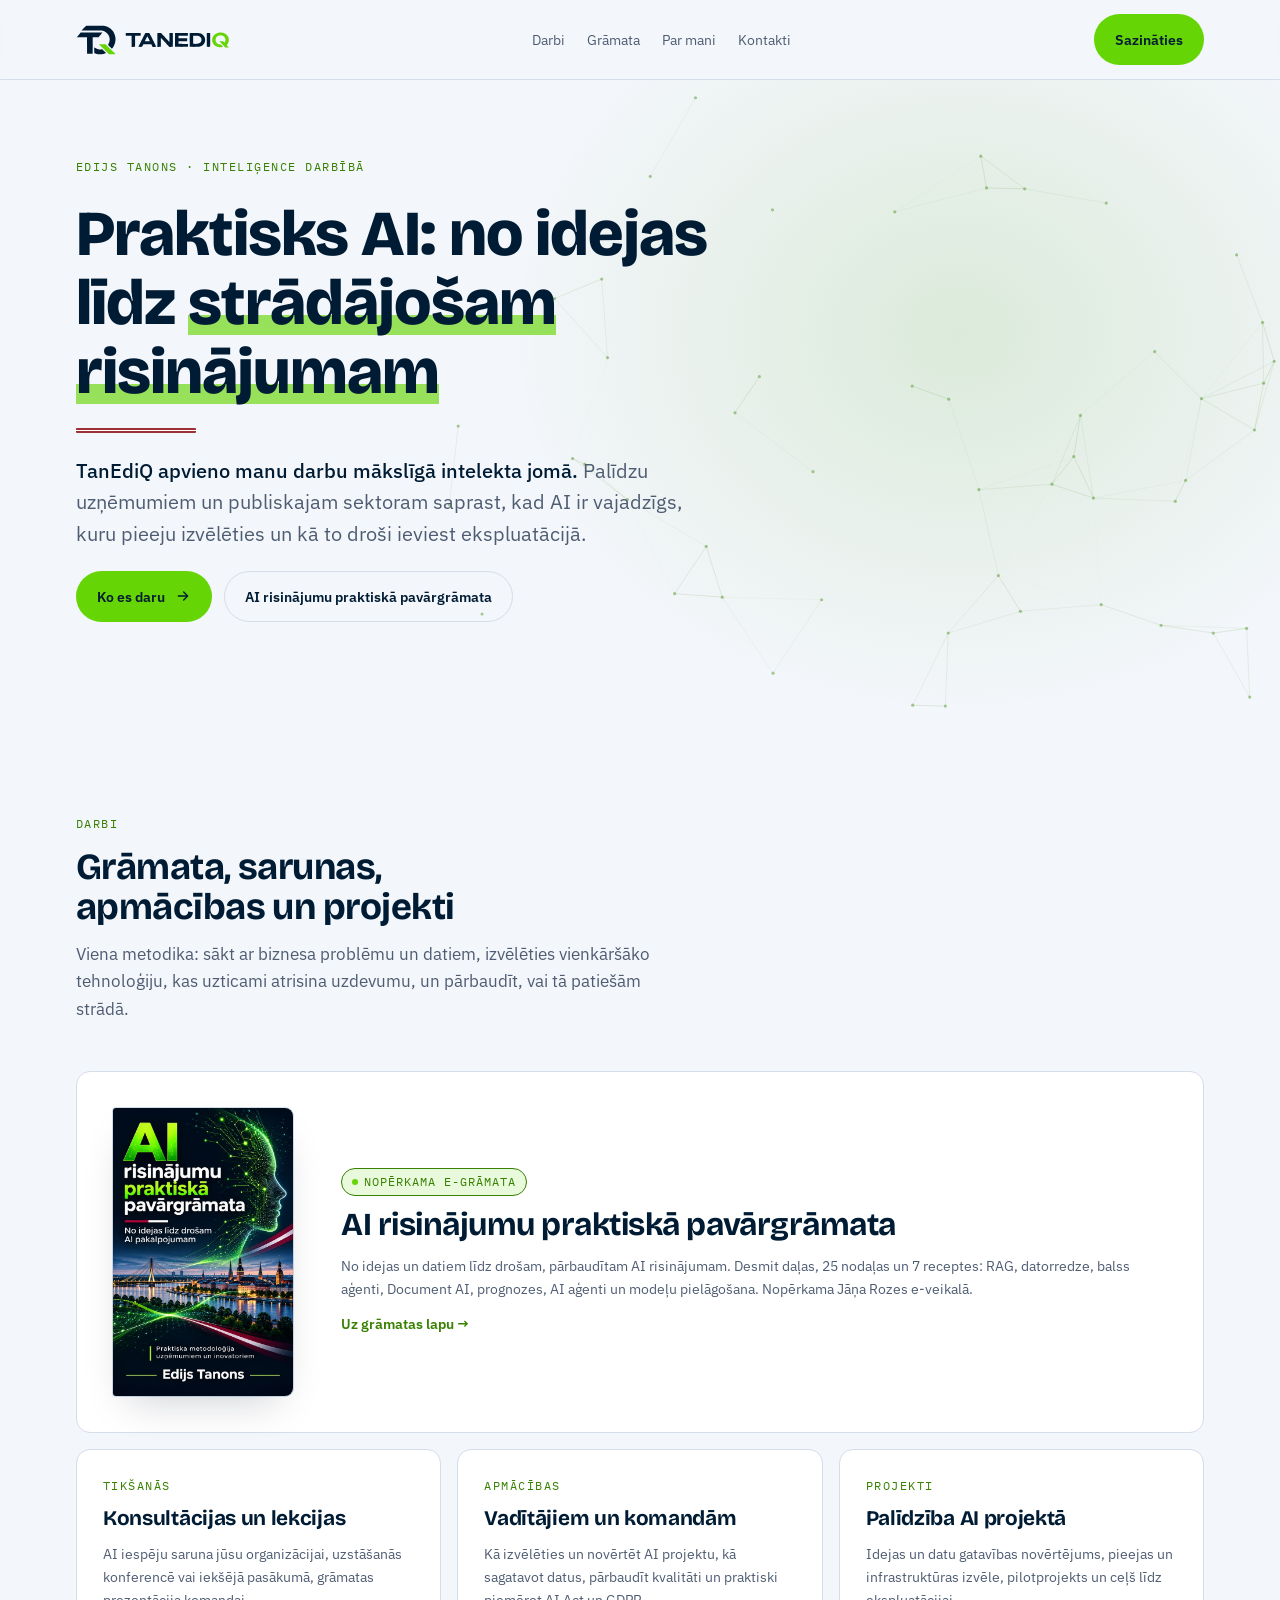
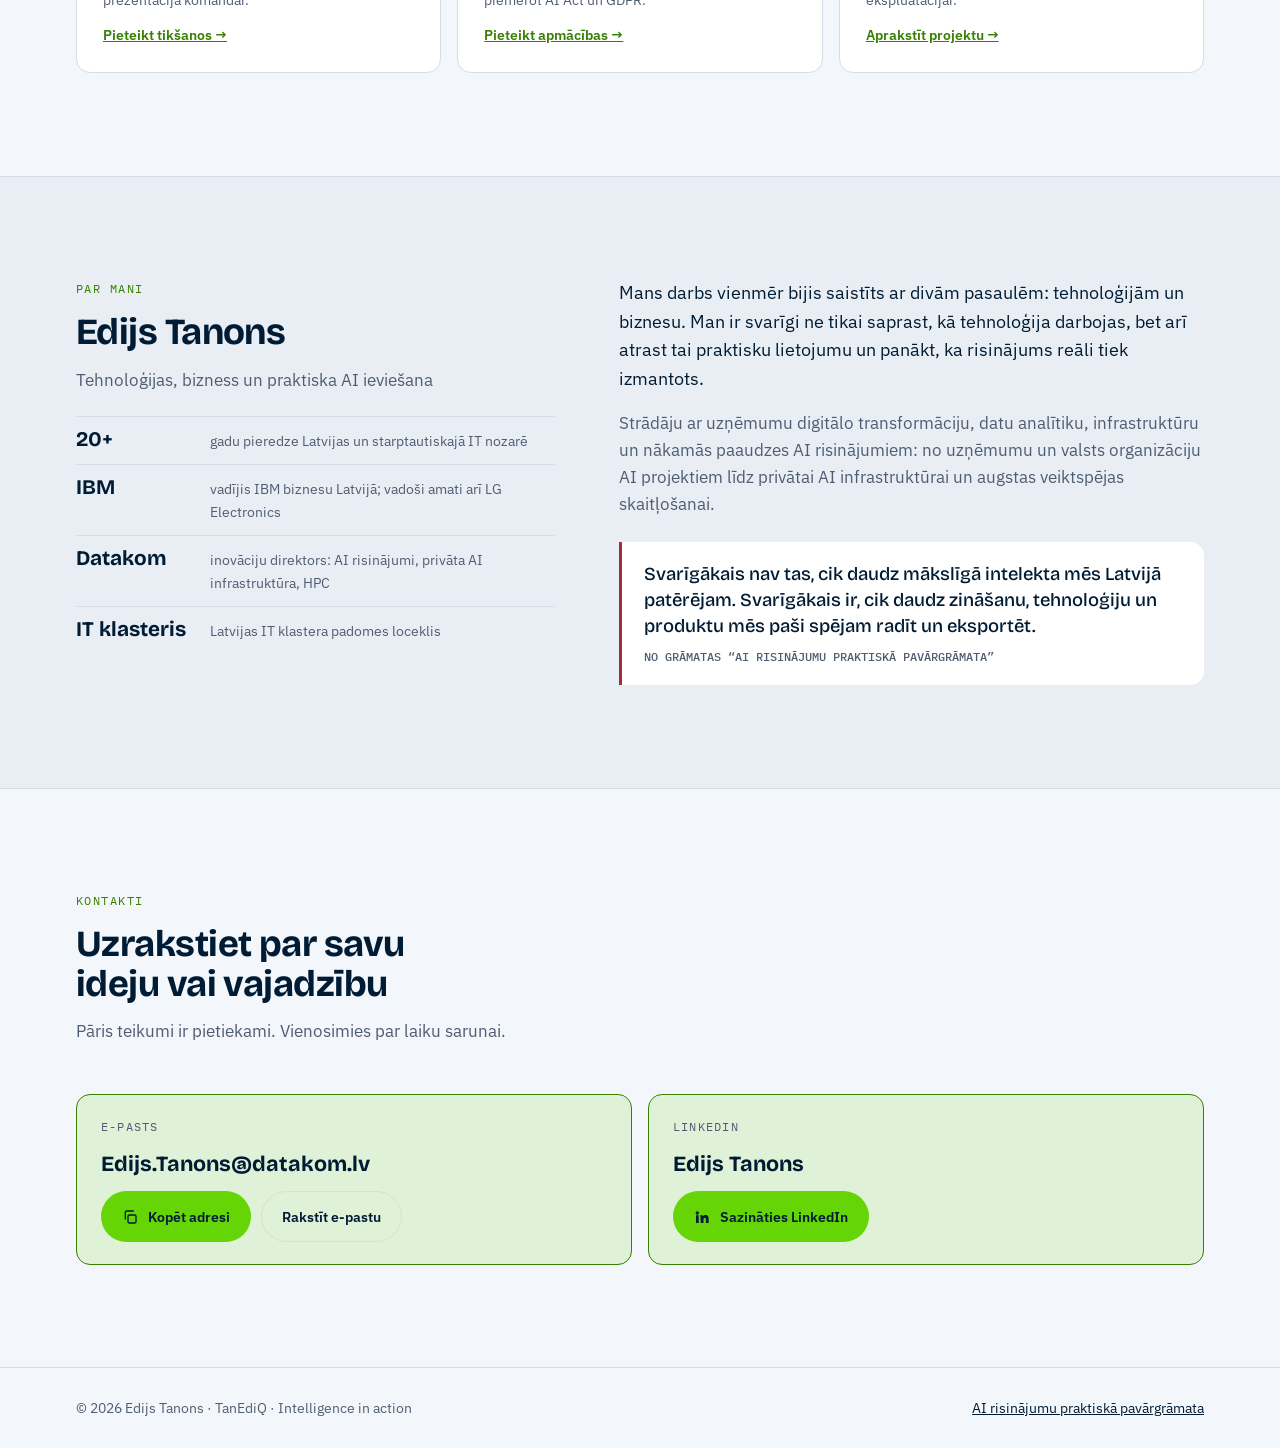
==== commit 6a9ddfba: "Grāmata nopērkama: saite uz Jāņa Rozes e-veikalu - grāmatas lapa: "Pirkt e-grāmatu" galvenajā sadaļā" ====
--- a/index.html
+++ b/index.html
@@ -129,9 +129,9 @@
         <a class="work work-book" data-goatcounter-click="sakums/darbi-gramata" href="gramata/">
           <img src="assets/cover.jpg" alt="Grāmatas vāks: AI risinājumu praktiskā pavārgrāmata" width="620" height="991" loading="lazy">
           <div class="txt">
-            <span class="chip">Drīzumā grāmatnīcās</span>
+            <span class="chip">Nopērkama e-grāmata</span>
             <h3>AI risinājumu praktiskā pavārgrāmata</h3>
-            <p>No idejas un datiem līdz drošam, pārbaudītam AI risinājumam. Desmit daļas, 25 nodaļas un 7 receptes: RAG, datorredze, balss aģenti, Document AI, prognozes, AI aģenti un modeļu pielāgošana. Drīzumā Jāņa Rozes grāmatnīcās.</p>
+            <p>No idejas un datiem līdz drošam, pārbaudītam AI risinājumam. Desmit daļas, 25 nodaļas un 7 receptes: RAG, datorredze, balss aģenti, Document AI, prognozes, AI aģenti un modeļu pielāgošana. Nopērkama Jāņa Rozes e-veikalā.</p>
             <span class="go">Uz grāmatas lapu →</span>
           </div>
         </a>
